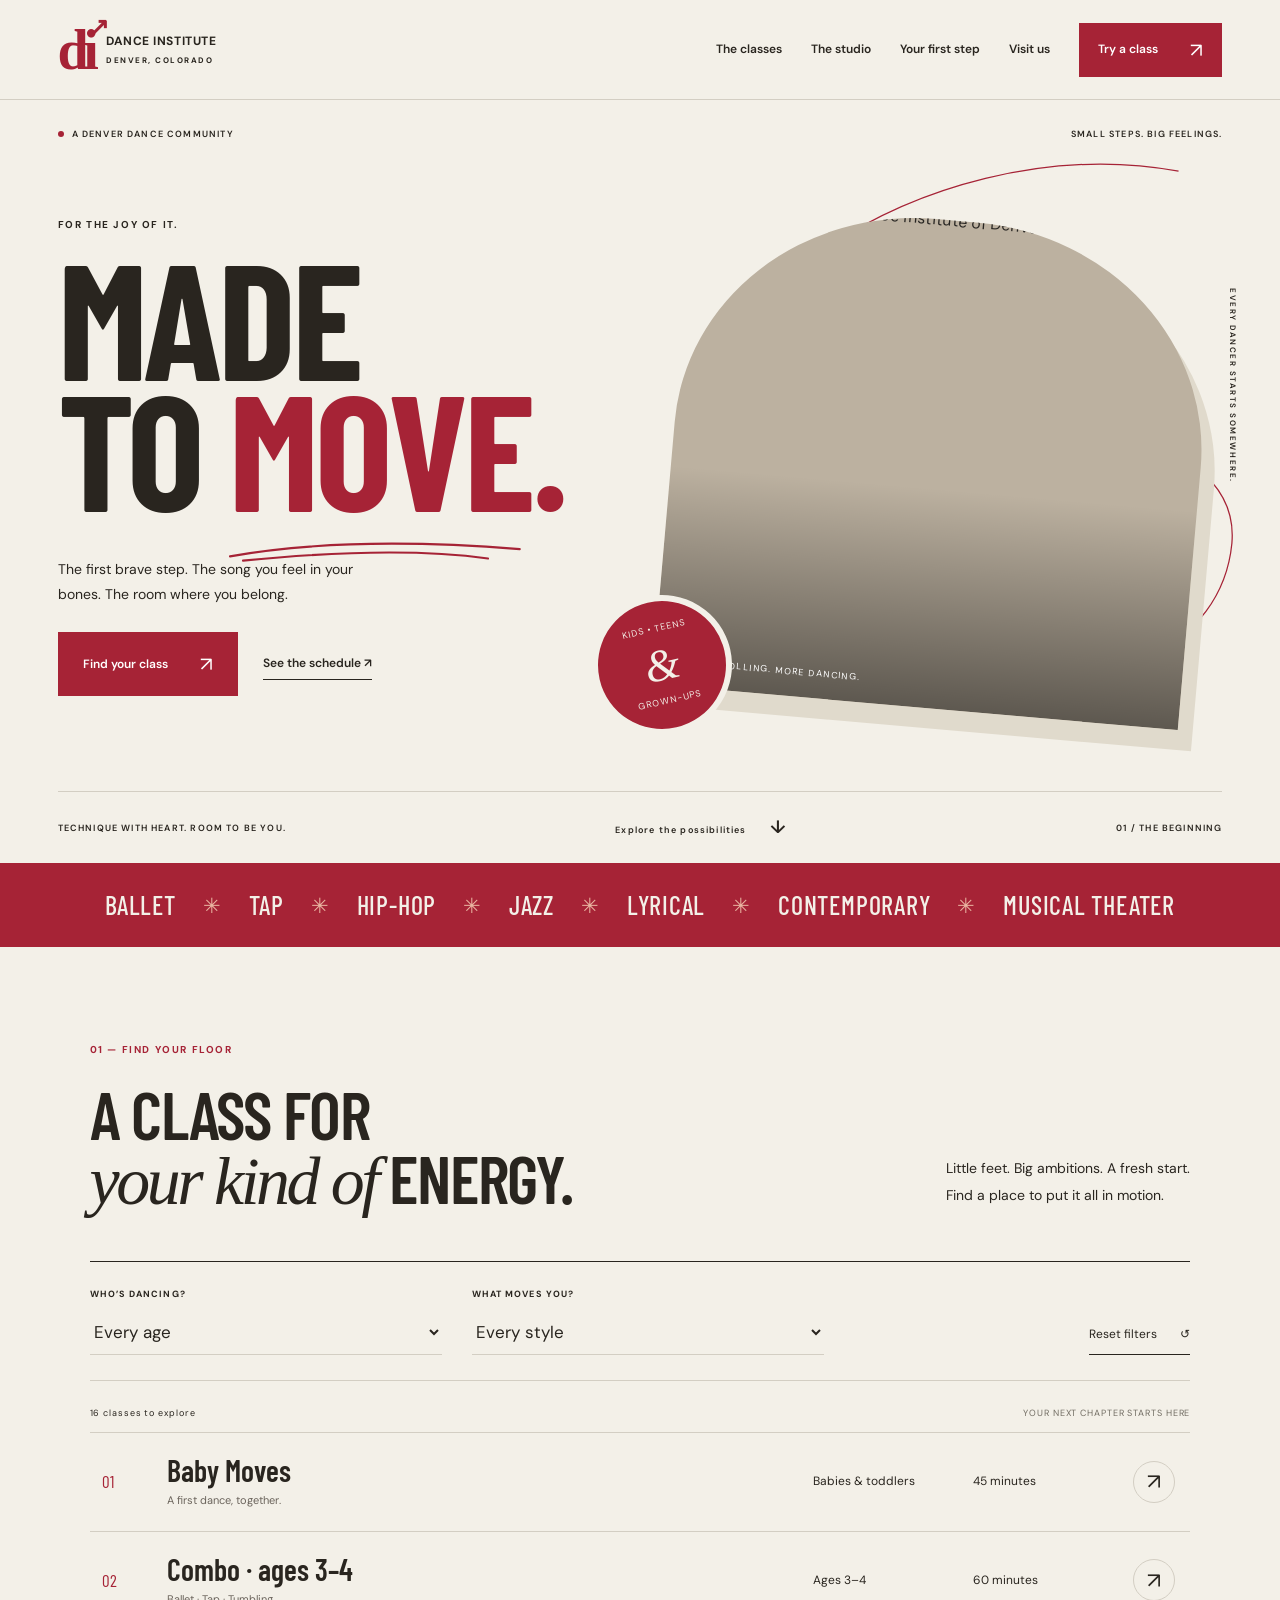
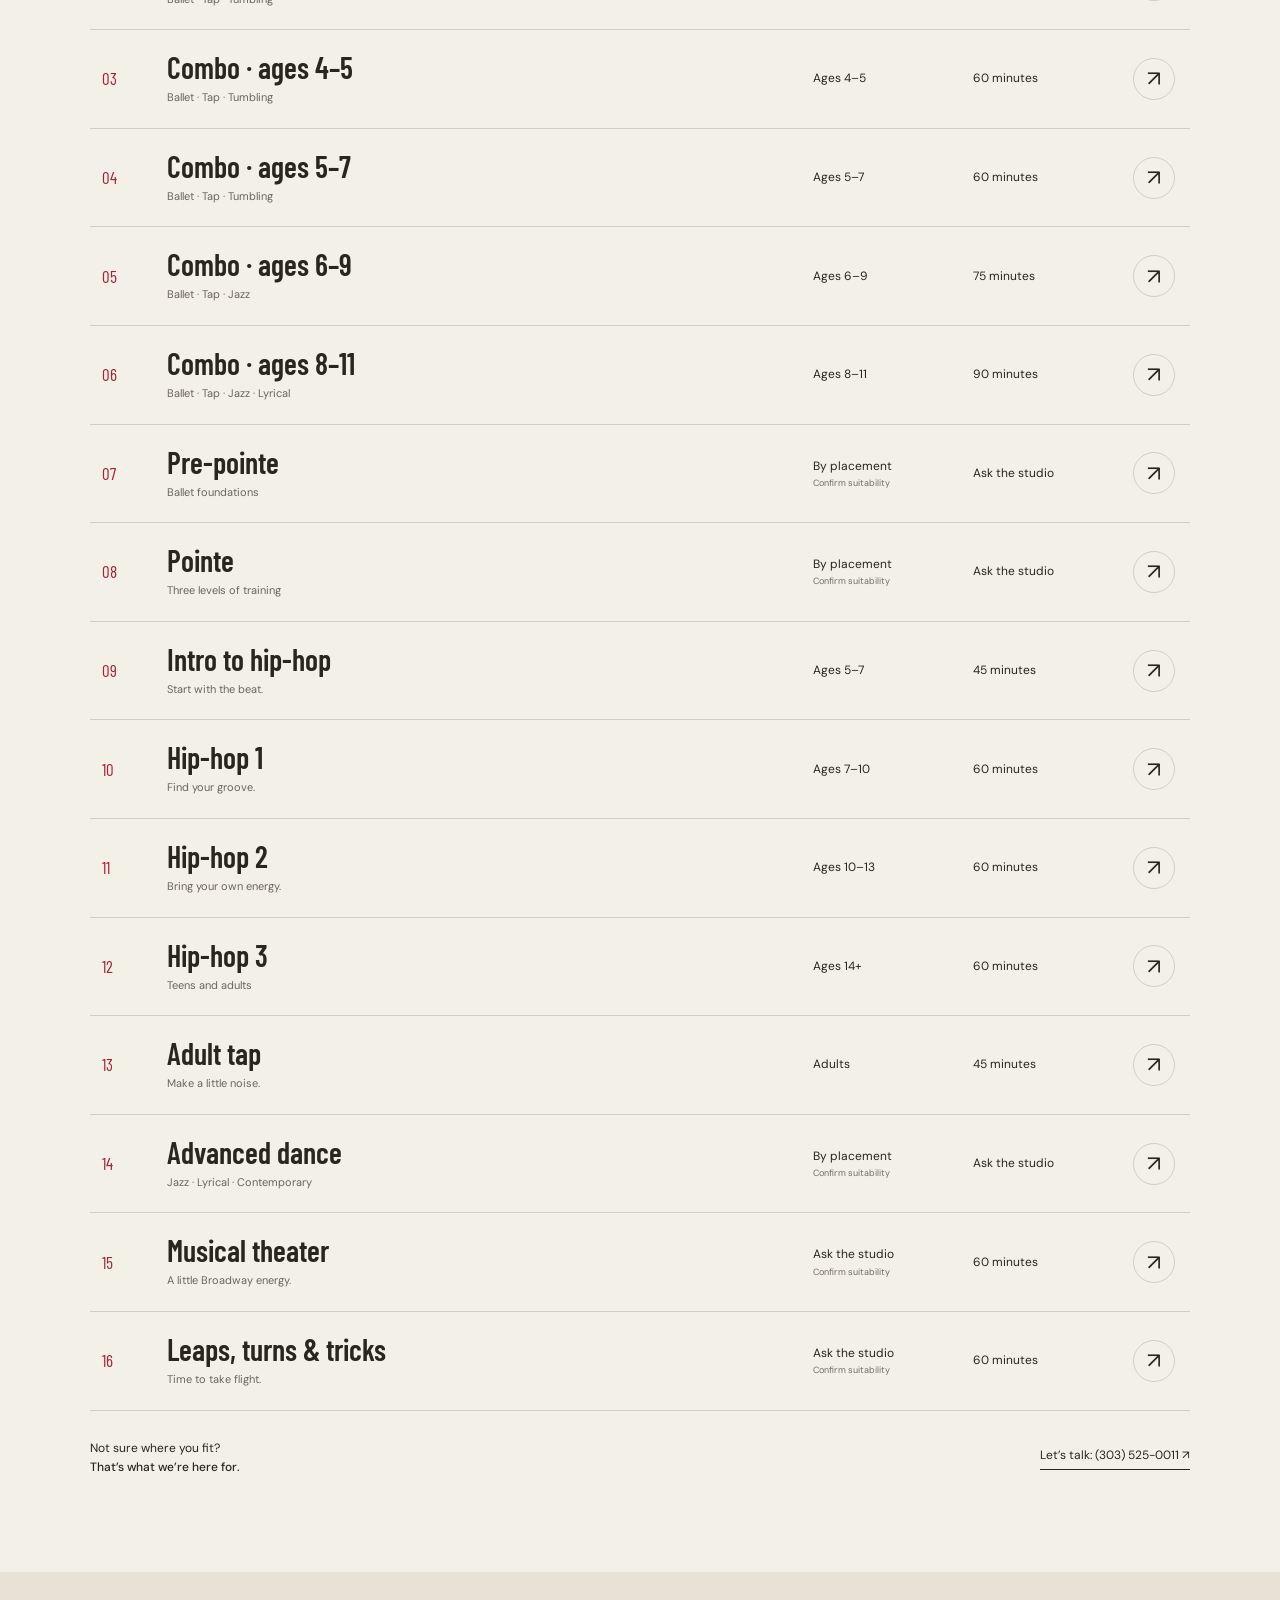
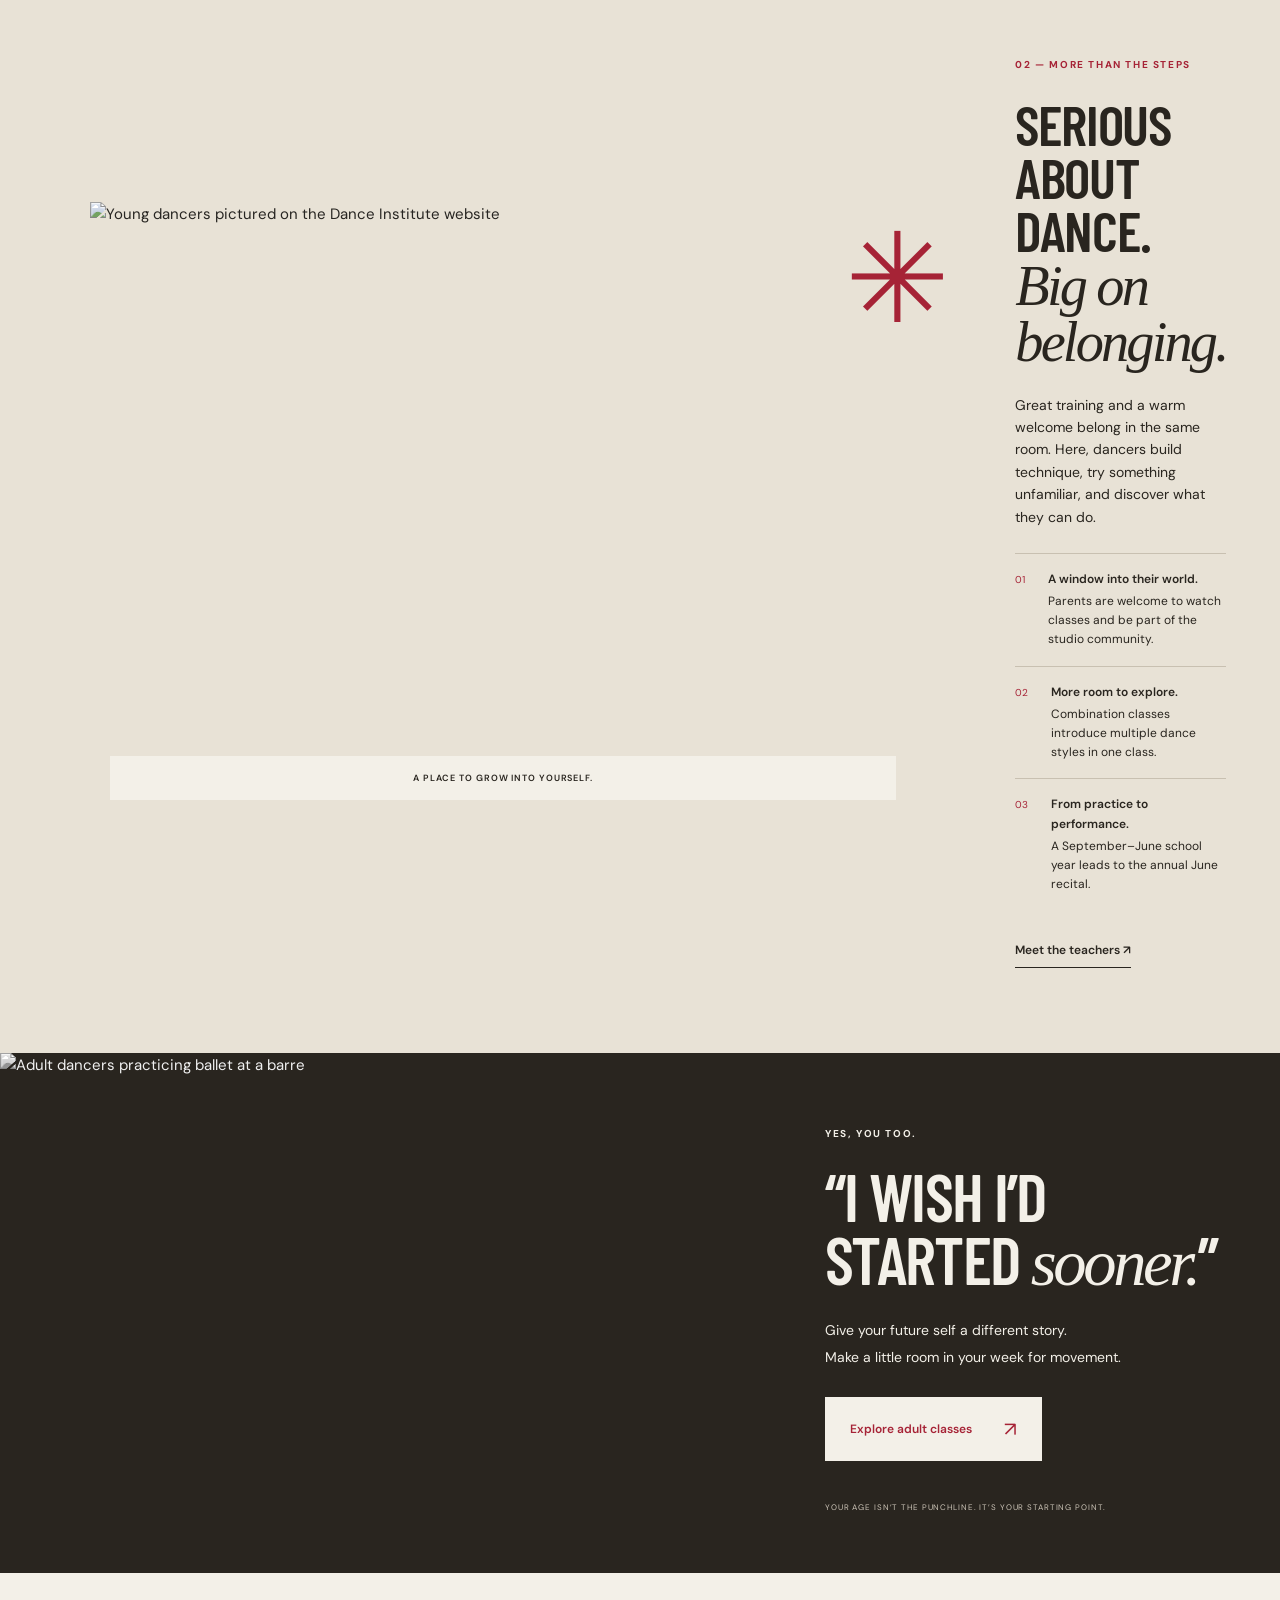
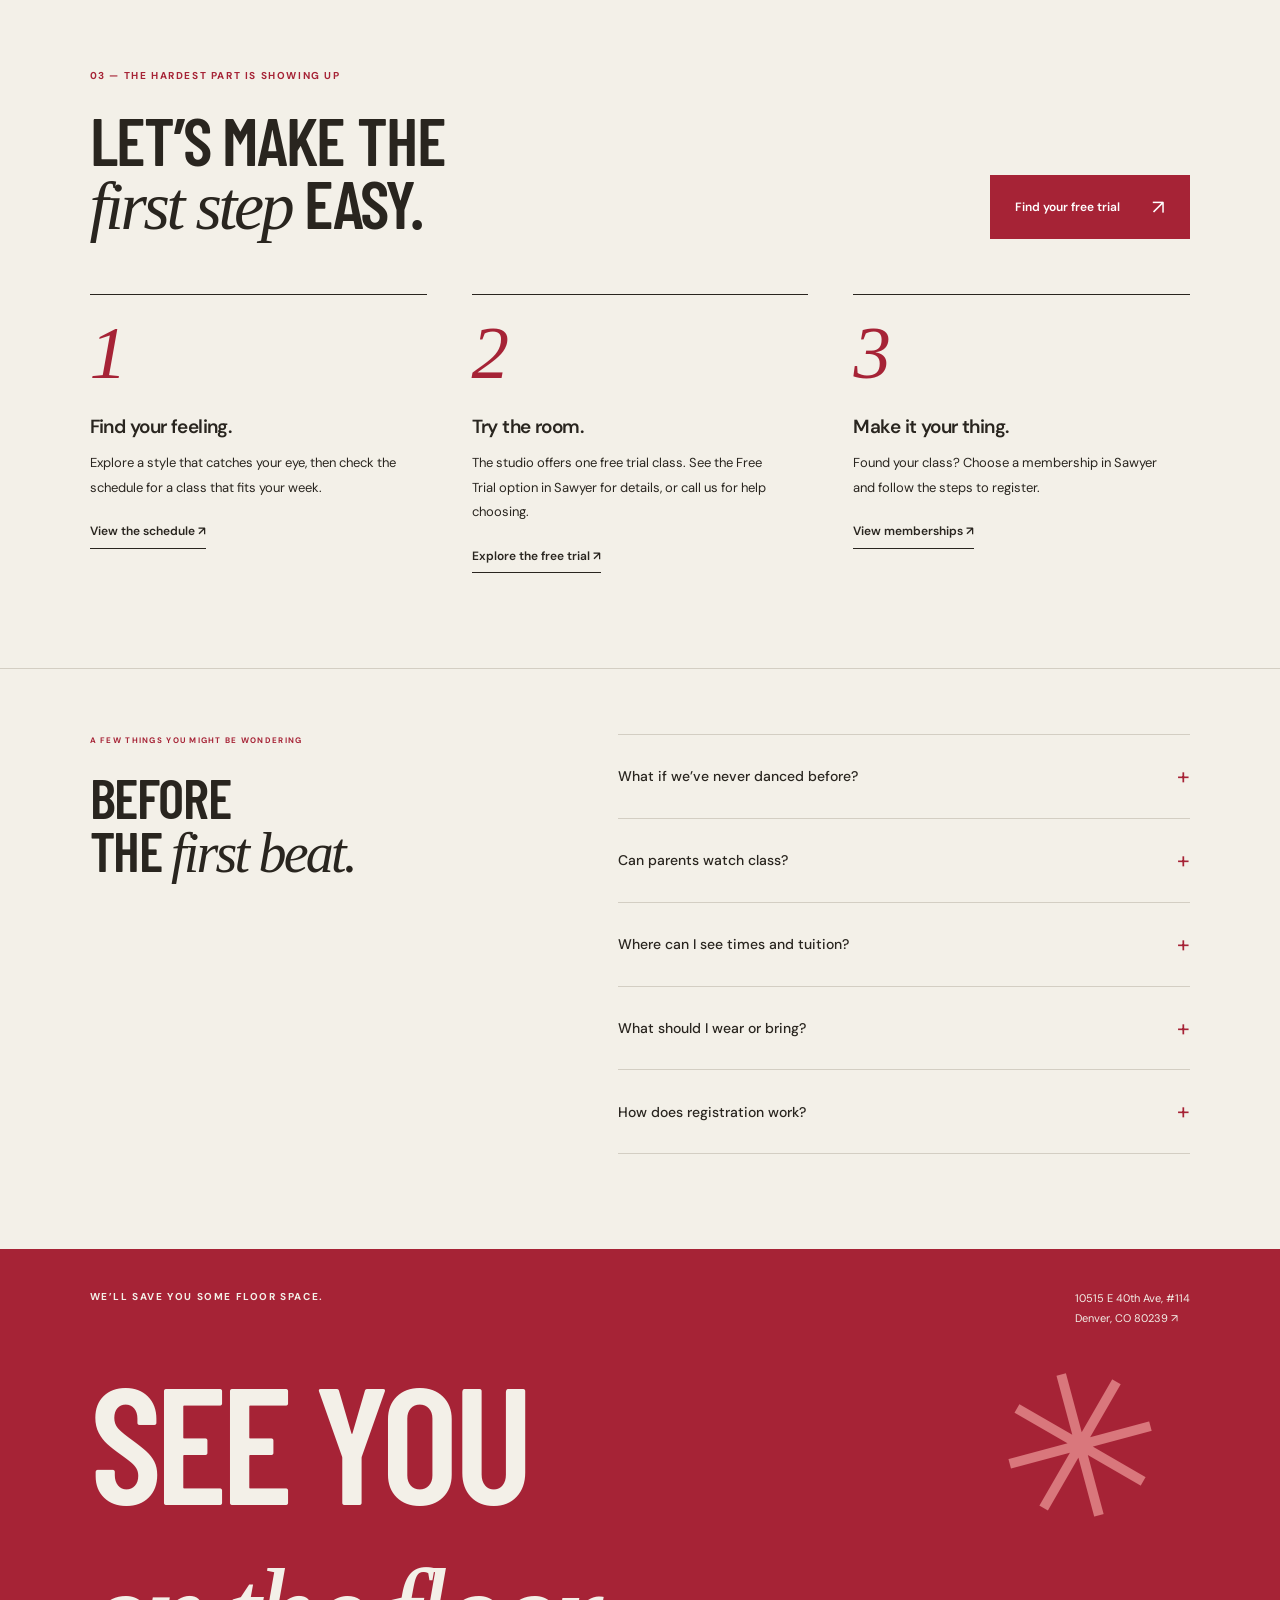
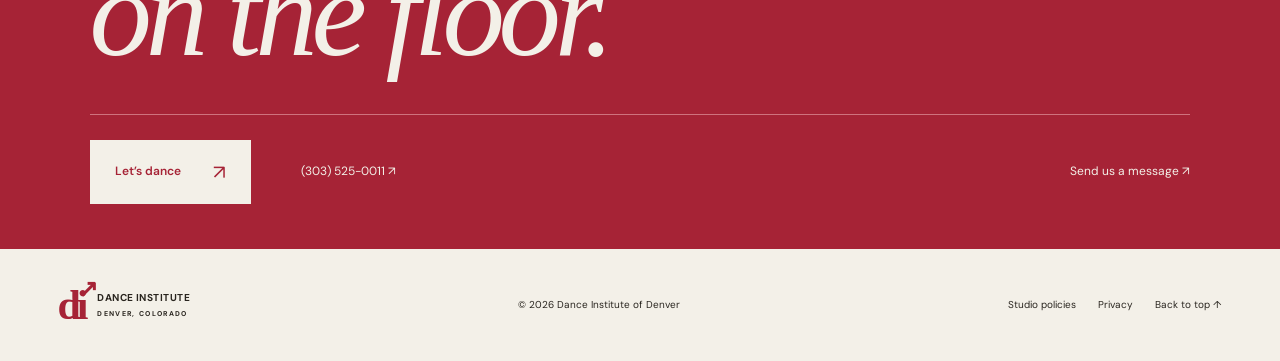
==== index.html @ 1f564a29 "Build custom Dance Institute website with responsive class finder" ====
<!doctype html>
<html lang="en">
<head>
  <meta charset="utf-8">
  <meta name="viewport" content="width=device-width, initial-scale=1">
  <meta name="theme-color" content="#a62336">
  <meta name="description" content="Find your next dance class at Dance Institute of Denver. Explore ballet, tap, hip-hop, combination classes and adult dance. Start with a free trial.">
  <title>Dance Institute of Denver — Made to Move</title>
  <link rel="preconnect" href="https://fonts.googleapis.com">
  <link rel="preconnect" href="https://fonts.gstatic.com" crossorigin>
  <link href="https://fonts.googleapis.com/css2?family=Barlow+Condensed:wght@500;600;700;800&family=DM+Sans:wght@400;500;600;700&display=swap" rel="stylesheet">
  <link rel="stylesheet" href="styles.css">
  <script src="script.js" defer></script>
</head>
<body>
  <a class="skip-link" href="#main">Skip to content</a>
  <header class="header">
    <a class="brand" href="#home" aria-label="Dance Institute of Denver home"><span class="brand-mark" aria-hidden="true">di<span>↗</span></span><span>DANCE INSTITUTE<small>DENVER, COLORADO</small></span></a>
    <button class="menu-toggle" aria-controls="navigation" aria-expanded="false">Menu <span aria-hidden="true">+</span></button>
    <nav id="navigation" aria-label="Main navigation">
      <a href="#classes">The classes</a><a href="#studio">The studio</a><a href="#first-step">Your first step</a><a href="#visit">Visit us</a>
      <a class="button button-small" href="https://www.hisawyer.com/dance-institute-denver/schedules/membership-plans">Try a class <span aria-hidden="true">↗</span></a>
    </nav>
  </header>
  <main id="main">
    <section class="hero" id="home" aria-labelledby="hero-title">
      <div class="hero-topline"><span><i class="status-dot" aria-hidden="true"></i> A DENVER DANCE COMMUNITY</span><span>SMALL STEPS. BIG FEELINGS.</span></div>
      <div class="hero-composition">
        <div class="hero-copy"><p class="eyebrow">For the joy of it.</p><h1 id="hero-title">MADE<br>TO <span class="move-word">MOVE<svg viewBox="0 0 420 36" aria-hidden="true"><path d="M7 24 Q170 -5 409 14 M25 30 Q235 9 365 27"/></svg></span><span class="period">.</span></h1><p class="hero-description">The first brave step. The song you feel in your bones. The room where you belong.</p><div class="hero-actions"><a class="button" href="#classes">Find your class <span aria-hidden="true">↗</span></a><a class="text-link" href="https://www.danceinstitutedenver.com/class-schedule/">See the schedule <span aria-hidden="true">↗</span></a></div></div>
        <div class="hero-art"><div class="photo-frame"><img src="https://www.danceinstitutedenver.com/wp-content/uploads/2026/07/dance-class-main-1200x459-c-default.webp" alt="Dancers featured by Dance Institute of Denver" fetchpriority="high" width="1200" height="459"><span class="frame-caption">LESS SCROLLING. MORE DANCING.</span></div><span class="vertical-note">EVERY DANCER STARTS SOMEWHERE.</span><div class="roundel" aria-label="Kids, teens and adults"><span>KIDS • TEENS</span><strong>&</strong><span>GROWN-UPS</span></div><svg class="motion-line" viewBox="0 0 600 550" aria-hidden="true"><path d="M565 28C330 -50 24 98 64 304C102 502 519 582 566 386C593 268 355 210 210 265"/></svg></div>
      </div>
      <div class="hero-bottom"><span>TECHNIQUE WITH HEART. ROOM TO BE YOU.</span><a href="#classes">Explore the possibilities <span aria-hidden="true">↓</span></a><span>01 / THE BEGINNING</span></div>
    </section>
    <div class="style-ribbon" aria-label="Dance styles"><div>BALLET <span>✳</span> TAP <span>✳</span> HIP-HOP <span>✳</span> JAZZ <span>✳</span> LYRICAL <span>✳</span> CONTEMPORARY <span>✳</span> MUSICAL THEATER</div></div>
    <section class="classes section" id="classes" aria-labelledby="classes-title">
      <div class="section-heading"><p class="eyebrow">01 — FIND YOUR FLOOR</p><div><h2 id="classes-title">A CLASS FOR<br><span class="serif">your kind of</span> ENERGY.</h2><p>Little feet. Big ambitions. A fresh start.<br>Find a place to put it all in motion.</p></div></div>
      <form class="class-filters" id="class-filters" aria-label="Filter dance classes"><div><label for="age-filter">WHO’S DANCING?</label><select id="age-filter" name="age"><option value="all">Every age</option><option value="toddler">Babies & toddlers</option><option value="3-5">Ages 3–5</option><option value="6-9">Ages 6–9</option><option value="10-13">Ages 10–13</option><option value="14-17">Ages 14–17</option><option value="adult">Adults</option></select></div><div><label for="style-filter">WHAT MOVES YOU?</label><select id="style-filter" name="style"><option value="all">Every style</option><option value="combo">Combination classes</option><option value="ballet">Ballet & pointe</option><option value="hiphop">Hip-hop</option><option value="tap">Tap</option><option value="advanced">Jazz, lyrical & contemporary</option><option value="theater">Musical theater</option><option value="technique">Leaps, turns & tricks</option></select></div><button type="reset" class="reset-button">Reset filters <span aria-hidden="true">↺</span></button></form>
      <div class="results-meta"><p id="results-count" role="status" aria-live="polite"></p><span>YOUR NEXT CHAPTER STARTS HERE</span></div>
      <div id="class-list" class="class-list"></div>
      <noscript><p>Explore <a href="https://www.danceinstitutedenver.com/adult-kids-dance-classes/">all studio classes</a> or <a href="https://www.hisawyer.com/dance-institute-denver/schedules/membership-plans">register with Sawyer</a>. Enable JavaScript to use the class finder.</p></noscript>
      <div class="class-help"><span>Not sure where you fit? <strong>That’s what we’re here for.</strong></span><a href="tel:+13035250011">Let’s talk: (303) 525-0011 <span aria-hidden="true">↗</span></a></div>
    </section>
    <section class="studio section" id="studio" aria-labelledby="studio-title">
      <div class="studio-photo"><img src="https://www.danceinstitutedenver.com/wp-content/uploads/2026/07/girls-600x450-c-default.webp" alt="Young dancers pictured on the Dance Institute website" width="600" height="450" loading="lazy"><span class="photo-label">A PLACE TO GROW INTO YOURSELF.</span><span class="photo-corner" aria-hidden="true">✳</span></div>
      <div class="studio-copy"><p class="eyebrow">02 — MORE THAN THE STEPS</p><h2 id="studio-title">SERIOUS ABOUT<br>DANCE.<br><span class="serif">Big on belonging.</span></h2><p>Great training and a warm welcome belong in the same room. Here, dancers build technique, try something unfamiliar, and discover what they can do.</p><div class="studio-values"><div><span>01</span><p><strong>A window into their world.</strong>Parents are welcome to watch classes and be part of the studio community.</p></div><div><span>02</span><p><strong>More room to explore.</strong>Combination classes introduce multiple dance styles in one class.</p></div><div><span>03</span><p><strong>From practice to performance.</strong>A September–June school year leads to the annual June recital.</p></div></div><a class="text-link" href="https://www.danceinstitutedenver.com/about/teachers/">Meet the teachers <span aria-hidden="true">↗</span></a></div>
    </section>
    <section class="adult-feature" aria-labelledby="adult-title"><div class="adult-image"><img src="https://www.danceinstitutedenver.com/wp-content/uploads/2026/07/Adult-ballet-1024x683-1-600x400-c-default.webp" alt="Adult dancers practicing ballet at a barre" width="600" height="400" loading="lazy"></div><div class="adult-copy"><p class="eyebrow">YES, YOU TOO.</p><h2 id="adult-title">“I WISH I’D<br>STARTED <span class="serif">sooner.</span>”</h2><p>Give your future self a different story.<br>Make a little room in your week for movement.</p><button class="button button-light" id="show-adults">Explore adult classes <span aria-hidden="true">↗</span></button><span class="adult-note">YOUR AGE ISN’T THE PUNCHLINE. IT’S YOUR STARTING POINT.</span></div></section>
    <section class="first-step section" id="first-step" aria-labelledby="first-title"><div class="section-heading"><p class="eyebrow">03 — THE HARDEST PART IS SHOWING UP</p><div><h2 id="first-title">LET’S MAKE THE<br><span class="serif">first step</span> EASY.</h2><a class="button" href="https://www.hisawyer.com/dance-institute-denver/schedules/membership-plans">Find your free trial <span aria-hidden="true">↗</span></a></div></div><div class="steps"><article><span class="step-number">1</span><h3>Find your feeling.</h3><p>Explore a style that catches your eye, then check the schedule for a class that fits your week.</p><a class="text-link" href="https://www.danceinstitutedenver.com/class-schedule/">View the schedule ↗</a></article><article><span class="step-number">2</span><h3>Try the room.</h3><p>The studio offers one free trial class. See the Free Trial option in Sawyer for details, or call us for help choosing.</p><a class="text-link" href="https://www.hisawyer.com/dance-institute-denver/schedules/membership-plans">Explore the free trial ↗</a></article><article><span class="step-number">3</span><h3>Make it your thing.</h3><p>Found your class? Choose a membership in Sawyer and follow the steps to register.</p><a class="text-link" href="https://www.hisawyer.com/dance-institute-denver/schedules/membership-plans">View memberships ↗</a></article></div></section>
    <section class="questions section" aria-labelledby="questions-title"><div><p class="eyebrow">A FEW THINGS YOU MIGHT BE WONDERING</p><h2 id="questions-title">BEFORE<br>THE <span class="serif">first beat.</span></h2></div><div class="faq-list"><details><summary>What if we’ve never danced before?<span aria-hidden="true">+</span></summary><p>Everyone has a first class. Start with the age filters above, then call the studio to choose an appropriate level. Pointe and advanced classes require placement guidance.</p></details><details><summary>Can parents watch class?<span aria-hidden="true">+</span></summary><p>Yes. Parents can watch from the designated viewing area and participate in the studio’s parent community.</p></details><details><summary>Where can I see times and tuition?<span aria-hidden="true">+</span></summary><p>Check the <a href="https://www.danceinstitutedenver.com/class-schedule/">studio schedule</a> for class times and <a href="https://www.hisawyer.com/dance-institute-denver/schedules/membership-plans">Sawyer</a> for membership options. Confirm current tuition and availability before registering.</p></details><details><summary>What should I wear or bring?<span aria-hidden="true">+</span></summary><p>Clothing and shoes depend on the class. Call <a href="tel:+13035250011">(303) 525-0011</a> before your first visit so the studio can help you arrive prepared.</p></details><details><summary>How does registration work?<span aria-hidden="true">+</span></summary><p>Registration is handled through Sawyer. Choose a membership, select “Learn More,” and follow the registration instructions. Need a hand? Call the studio.</p></details></div></section>
    <section class="visit" id="visit" aria-labelledby="visit-title"><div class="visit-top"><p class="eyebrow">WE’LL SAVE YOU SOME FLOOR SPACE.</p><a href="https://www.google.com/maps/search/?api=1&query=10515+E+40th+Ave+114+Denver+CO+80239">10515 E 40th Ave, #114<br>Denver, CO 80239 <span aria-hidden="true">↗</span></a></div><h2 id="visit-title">SEE YOU<br><span class="serif">on the floor.</span><span class="visit-star" aria-hidden="true">✳</span></h2><div class="visit-bottom"><a class="button button-light" href="https://www.hisawyer.com/dance-institute-denver/schedules/membership-plans">Let’s dance <span aria-hidden="true">↗</span></a><a href="tel:+13035250011">(303) 525-0011 ↗</a><a href="https://www.danceinstitutedenver.com/contact/">Send us a message ↗</a></div></section>
  </main>
  <footer><a class="brand footer-brand" href="#home"><span class="brand-mark" aria-hidden="true">di<span>↗</span></span><span>DANCE INSTITUTE<small>DENVER, COLORADO</small></span></a><span>© <span id="year">2026</span> Dance Institute of Denver</span><div><a href="https://www.danceinstitutedenver.com/about/studio-policies/">Studio policies</a><a href="https://www.danceinstitutedenver.com/privacy-policy/">Privacy</a><a href="#home">Back to top ↑</a></div></footer>
  <dialog id="class-dialog" aria-labelledby="dialog-title"><button class="dialog-close" aria-label="Close class details">×</button><p class="eyebrow" id="dialog-label"></p><h2 id="dialog-title"></h2><p id="dialog-description"></p><div class="dialog-facts" id="dialog-facts"></div><p class="dialog-note">Check the current schedule and confirm placement with the studio. Times and availability are managed separately.</p><a class="button" href="https://www.hisawyer.com/dance-institute-denver/schedules/membership-plans">Explore registration ↗</a><a class="text-link" href="https://www.danceinstitutedenver.com/class-schedule/">View the schedule ↗</a></dialog>
</body>
</html>
---- styles.css ----
:root{--paper:#f3f0e8;--ink:#29251f;--red:#a62336;--line:#d3cec3;--soft:#e8e2d6;--display:'Barlow Condensed','Arial Narrow',Impact,sans-serif;--body:'DM Sans',Arial,sans-serif}*{box-sizing:border-box}html{scroll-behavior:smooth;scroll-padding-top:100px}body{margin:0;background:var(--paper);color:var(--ink);font-family:var(--body);font-size:15px;line-height:1.6}::selection{background:var(--red);color:#fff}a{color:inherit;text-decoration:none}button,select{font:inherit;color:inherit}button,a,select{-webkit-tap-highlight-color:transparent}button{cursor:pointer}a:focus-visible,button:focus-visible,select:focus-visible,summary:focus-visible{outline:3px solid var(--red);outline-offset:5px}img{display:block;width:100%;height:100%;object-fit:cover}h1,h2,h3,p{margin:0}h1,h2,h3{line-height:.94}h2{font-family:var(--display);font-size:clamp(46px,5.3vw,80px);font-weight:600;letter-spacing:-.025em}h3{font-family:var(--display);font-size:32px;font-weight:600}.serif{font-family:Georgia,'Times New Roman',serif;font-style:italic;font-weight:400;text-transform:none;letter-spacing:-.05em}.eyebrow{font-size:10px;font-weight:700;letter-spacing:.16em;line-height:1.5}.skip-link{position:fixed;left:20px;top:-90px;background:var(--ink);color:white;padding:12px;z-index:100}.skip-link:focus{top:10px}.header{height:100px;display:flex;align-items:center;justify-content:space-between;padding:0 4.5%;border-bottom:1px solid var(--line);background:var(--paper);position:relative;z-index:20}.brand{display:flex;align-items:center;gap:13px;font-size:12px;font-weight:700;letter-spacing:.045em;line-height:1.3}.brand small{display:block;font-size:8px;letter-spacing:.19em;margin-top:5px}.brand-mark{position:relative;color:var(--red);font-family:Georgia,serif;font-size:56px;font-weight:700;letter-spacing:-.1em;line-height:1}.brand-mark>span{font-family:Arial,sans-serif;font-size:24px;position:absolute;top:-7px;right:-10px}.header nav{display:flex;align-items:center;gap:29px;font-size:12px;font-weight:600}.header nav>a:not(.button){position:relative}.header nav>a:not(.button):after{content:'';position:absolute;bottom:-6px;left:0;width:0;height:1px;background:var(--red);transition:width .2s}.header nav>a:hover:after{width:100%}.button{background:var(--red);color:white;display:inline-flex;align-items:center;justify-content:space-between;gap:32px;padding:17px 24px;border:1px solid var(--red);font-size:12px;font-weight:600;line-height:1.4;transition:background .2s,transform .2s}.button:hover{background:#7d1a2a;transform:translateY(-2px)}.button span{font-size:20px;font-weight:400}.button-small{padding:12px 18px}.button-light{background:var(--paper);color:var(--red);border-color:var(--paper)}.button-light:hover{background:#fff}.text-link{font-size:12px;font-weight:600;border-bottom:1px solid;padding:6px 0;display:inline-block}.menu-toggle{display:none}.hero{padding:27px 4.5% 0;overflow:hidden}.hero-topline,.hero-bottom{display:flex;justify-content:space-between;align-items:center;font-size:9px;font-weight:600;letter-spacing:.13em}.hero-topline>span:first-child{display:flex;align-items:center;gap:8px}.status-dot{height:6px;width:6px;background:var(--red);border-radius:50%;display:inline-block}.hero-composition{display:grid;grid-template-columns:1fr 1fr;align-items:center;min-height:650px;position:relative;padding:35px 0 55px}.hero-copy{position:relative;z-index:3}.hero-copy>.eyebrow{text-transform:uppercase;margin-bottom:18px}h1{font-family:var(--display);font-size:clamp(100px,12.8vw,192px);font-weight:700;line-height:.8;letter-spacing:-.025em;position:relative;white-space:nowrap}.move-word{color:var(--red);position:relative}.move-word svg{position:absolute;left:-4px;bottom:-26px;width:100%;height:38px;fill:none;stroke:var(--red);stroke-width:3;stroke-linecap:round}.period{color:var(--red)}.hero-description{max-width:320px;font-size:14px;line-height:1.8;margin-top:45px}.hero-actions{display:flex;align-items:center;gap:25px;margin-top:25px}.hero-art{height:525px;position:relative;isolation:isolate;margin-left:15px;align-self:center}.photo-frame{position:absolute;inset:5% 4% 2% 3%;background:#bcb1a0;transform:rotate(5deg);overflow:hidden;border-radius:46% 46% 0 0;box-shadow:15px 20px 0 #e0dacc}.photo-frame img{object-position:52% 50%;filter:saturate(.55);transform:scale(1.05);transition:transform 1s}.hero-art:hover img{transform:scale(1.1) rotate(-2deg)}.photo-frame:after{content:'';position:absolute;inset:0;background:linear-gradient(0deg,rgba(0,0,0,.5),transparent 45%);pointer-events:none}.frame-caption{position:absolute;left:25px;bottom:18px;font-size:9px;letter-spacing:.16em;color:#fff;z-index:1}.vertical-note{position:absolute;right:-17px;top:18%;writing-mode:vertical-rl;font-size:8px;font-weight:600;letter-spacing:.19em}.roundel{position:absolute;bottom:-2%;left:-10%;width:128px;height:128px;border-radius:50%;background:var(--red);color:var(--paper);display:flex;flex-direction:column;align-items:center;justify-content:center;transform:rotate(-13deg);z-index:2;box-shadow:0 0 0 6px var(--paper)}.roundel span{font-size:9px;letter-spacing:.12em}.roundel strong{font-family:Georgia,serif;font-size:45px;font-style:italic;font-weight:400;line-height:1.3}.motion-line{position:absolute;inset:-3% -8% 0 -8%;width:116%;height:110%;fill:none;stroke:var(--red);stroke-width:1.2;z-index:-1;transform:rotate(-8deg)}.hero-bottom{border-top:1px solid var(--line);padding:21px 0}.hero-bottom a span{margin-left:20px;font-size:18px}.style-ribbon{background:var(--red);color:var(--paper);padding:21px 0;overflow:hidden}.style-ribbon>div{display:flex;gap:27px;justify-content:center;align-items:center;white-space:nowrap;font-family:var(--display);font-size:26px;font-weight:500;letter-spacing:.03em}.style-ribbon span{font-size:21px;color:#e9b5a1}.section{padding:95px 7%}.section-heading>.eyebrow{margin-bottom:25px;color:var(--red)}.section-heading>div{display:flex;align-items:end;justify-content:space-between;gap:40px}.section-heading>div>p{max-width:300px;font-size:14px;line-height:1.9;padding-bottom:5px}.class-filters{display:flex;align-items:end;gap:30px;border-top:1px solid var(--ink);border-bottom:1px solid var(--line);margin-top:48px;padding:25px 0}.class-filters>div{width:32%}.class-filters label{display:block;font-size:9px;letter-spacing:.12em;font-weight:700;margin-bottom:8px}.class-filters select{border:0;background:transparent;border-bottom:1px solid var(--line);width:100%;font-size:17px;padding:10px 30px 10px 0;cursor:pointer;border-radius:0}.reset-button{margin-left:auto;background:none;border:0;border-bottom:1px solid var(--ink);padding:10px 0;font-size:12px;white-space:nowrap}.reset-button span{margin-left:20px}.results-meta{display:flex;justify-content:space-between;padding:25px 0 12px;font-size:9px;letter-spacing:.1em}.results-meta span{color:#716c62}.class-list{border-top:1px solid var(--line)}.class-row{display:grid;grid-template-columns:45px 1fr 140px 140px 45px;align-items:center;gap:20px;border-bottom:1px solid var(--line);padding:21px 12px;transition:background .2s;position:relative}.class-row:hover{background:var(--soft)}.class-number{font-family:var(--display);font-size:17px;color:var(--red)}.class-name{font-family:var(--display);font-size:30px;font-weight:600;line-height:1.1}.class-subtitle{font-size:11px;color:#6b645c;margin-top:5px}.class-age,.class-duration{font-size:12px}.class-age small{display:block;font-size:9px;color:#756c61}.class-open{border:1px solid var(--line);background:transparent;border-radius:50%;width:42px;height:42px;font-size:22px;display:grid;place-items:center}.class-open:before{content:'';position:absolute;inset:0}.class-open:hover,.class-open:focus-visible{background:var(--red);color:white;border-color:var(--red)}.class-help{display:flex;justify-content:space-between;gap:25px;align-items:center;font-size:12px;margin-top:28px}.class-help strong{display:block;font-weight:500}.class-help a{border-bottom:1px solid var(--ink);padding-bottom:4px}.empty-state{padding:40px 20px;text-align:center}.empty-state p{margin-bottom:20px}.studio{background:var(--soft);display:grid;grid-template-columns:1fr 1fr;gap:9%;align-items:center;padding-top:85px;padding-bottom:85px}.studio-photo{position:relative;height:620px}.studio-photo img{filter:saturate(.55);object-position:center}.photo-label{position:absolute;bottom:22px;left:20px;right:20px;background:var(--paper);padding:15px 20px;font-size:9px;font-weight:600;letter-spacing:.1em;text-align:center}.photo-corner{position:absolute;right:-34px;top:15px;font-size:125px;line-height:1;color:var(--red)}.studio-copy>.eyebrow{margin-bottom:26px;color:var(--red)}.studio-copy h2{font-size:clamp(45px,4.4vw,66px)}.studio-copy>.serif{font-size:40px}.studio-copy>p:not(.eyebrow){margin:25px 0;font-size:14px;max-width:400px}.studio-values{margin:25px 0}.studio-values>div{display:flex;gap:23px;border-top:1px solid #c8c0b1;padding:16px 0}.studio-values>div>span{font-size:10px;color:var(--red);padding-top:2px}.studio-values p{font-size:12px}.studio-values strong{display:block;font-weight:600;margin-bottom:3px}.adult-feature{display:grid;grid-template-columns:1fr 1fr;background:var(--ink);color:var(--paper)}.adult-image{min-height:520px;position:relative}.adult-image img{filter:grayscale(1);object-position:center}.adult-image:after{content:'';position:absolute;inset:0;background:linear-gradient(90deg,transparent 70%,var(--ink))}.adult-copy{padding:65px 10% 50px 9%;display:flex;flex-direction:column;align-items:start;justify-content:center}.adult-copy h2{font-size:clamp(45px,5.2vw,76px);margin:23px 0}.adult-copy>p:not(.eyebrow){font-size:14px;line-height:1.9}.adult-copy .button{margin-top:27px}.adult-note{font-size:8px;letter-spacing:.11em;margin-top:40px;color:#ccc4b7}.steps{display:grid;grid-template-columns:repeat(3,1fr);gap:45px;margin-top:55px}.steps article{border-top:1px solid var(--ink);padding-top:20px}.step-number{font-family:Georgia,serif;font-style:italic;font-size:75px;color:var(--red);line-height:1}.steps h3{font-family:var(--body);font-size:19px;letter-spacing:-.03em;margin:28px 0 15px}.steps p{font-size:13px;max-width:310px;line-height:1.9;margin-bottom:16px}.questions{padding-top:65px;border-top:1px solid var(--line);display:grid;grid-template-columns:1fr 1.3fr;gap:8%}.questions .eyebrow{color:var(--red);margin-bottom:25px;font-size:8px}.questions h2{font-size:56px}.faq-list details{border-bottom:1px solid var(--line)}.faq-list details:first-child{border-top:1px solid var(--line)}summary{list-style:none;cursor:pointer;display:flex;align-items:center;justify-content:space-between;gap:20px;padding:23px 0;font-size:14px;font-weight:500}summary::-webkit-details-marker{display:none}summary>span{font-size:23px;color:var(--red);font-weight:400;transition:transform .2s}details[open] summary>span{transform:rotate(45deg)}details>p{font-size:13px;line-height:1.9;max-width:530px;padding:0 25px 25px 0}details a{text-decoration:underline;text-underline-offset:3px}.visit{background:var(--red);color:var(--paper);padding:40px 7% 45px;overflow:hidden}.visit-top{display:flex;justify-content:space-between;align-items:start}.visit-top>a{font-size:11px;line-height:1.8}.visit h2{font-size:clamp(82px,13vw,190px);position:relative;line-height:.9;margin:35px 0 45px;letter-spacing:-.035em}.visit h2 .serif{font-size:.75em}.visit-star{position:absolute;right:3%;top:-5%;font-size:200px;font-weight:400;transform:rotate(-15deg);color:#d9777c}.visit-bottom{display:flex;align-items:center;gap:50px;font-size:12px;padding-top:25px;border-top:1px solid #cf727e}.visit-bottom>a:last-child{margin-left:auto}.visit a:focus-visible,.adult-feature a:focus-visible,.adult-feature button:focus-visible{outline-color:white}footer{padding:35px 4.5%;display:flex;align-items:center;justify-content:space-between;gap:25px;font-size:10px}footer .brand{font-size:10px}footer .brand-mark{font-size:42px}footer .brand small{font-size:7px}footer>div{display:flex;gap:22px}dialog{background:var(--paper);color:var(--ink);border:0;padding:50px;max-width:590px;width:calc(100% - 32px);max-height:calc(100dvh - 40px);box-shadow:0 20px 100px #0004}dialog::backdrop{background:#1c171bc2;backdrop-filter:blur(4px)}.dialog-close{position:absolute;right:15px;top:10px;background:none;border:0;font-size:35px;width:44px;height:44px}dialog .eyebrow{color:var(--red);margin:12px 0 20px}dialog h2{font-size:58px;margin-bottom:24px}#dialog-description{font-size:15px}.dialog-facts{border-top:1px solid var(--line);border-bottom:1px solid var(--line);padding:18px 0;margin:25px 0;display:flex;gap:35px;font-size:13px}.dialog-facts strong{display:block;font-size:9px;letter-spacing:.12em;margin-bottom:5px}.dialog-note{font-size:12px;color:#676057;margin-bottom:24px}dialog>.text-link{display:table;margin-top:18px}body.dialog-open{overflow:hidden}.hero-copy{animation:enter .7s ease-out both}.hero-art{animation:enter 1s ease-out .15s both}@keyframes enter{from{opacity:0;transform:translateY(18px)}to{opacity:1;transform:translateY(0)}}
@media(min-width:1600px){.hero-composition{max-width:1450px;margin:auto}.section{padding-left:max(7%,calc((100vw - 1380px)/2));padding-right:max(7%,calc((100vw - 1380px)/2))}.hero-art{height:600px}}
@media(max-width:1100px){.header{padding:0 4%;height:85px}.header nav{gap:18px;font-size:11px}.hero-composition{min-height:580px}.hero-art{height:440px}.hero-actions{gap:18px}.hero-actions .button{padding:15px 18px;gap:18px}.hero-actions .text-link{font-size:11px}.hero-bottom{font-size:8px}.section{padding:75px 5%}.studio{gap:7%}.studio-photo{height:580px}.class-row{grid-template-columns:32px 1fr 115px 100px 42px;gap:15px}.visit-star{font-size:155px}.steps{gap:25px}.adult-note{max-width:250px}.questions{gap:5%}footer{flex-wrap:wrap}footer>div{margin-left:auto}}
@media(max-width:760px){html{scroll-padding-top:20px}.header{height:82px;padding:0 6%}.brand{font-size:10px}.brand-mark{font-size:46px}.brand small{font-size:7px}.menu-toggle{display:flex;gap:16px;align-items:center;background:none;border:0;padding:12px 0;font-size:12px}.menu-toggle span{font-size:23px}.header nav{display:none;position:absolute;top:81px;left:0;right:0;padding:25px 6% 30px;background:var(--paper);border-bottom:1px solid var(--ink);box-shadow:0 12px 16px #0001;align-items:stretch;gap:0;font-size:18px}.header nav.open{display:flex;flex-direction:column}.header nav>a{padding:13px 0}.header nav>.button{padding:15px 20px;margin-top:15px;font-size:14px}.hero{padding:21px 6% 0}.hero-topline{font-size:7px;letter-spacing:.1em}.hero-topline>span:last-child{display:none}.hero-composition{grid-template-columns:1fr;min-height:0;padding:34px 0 40px}.hero-copy>.eyebrow{font-size:8px;margin-bottom:19px}h1{font-size:clamp(108px,23vw,176px)}.move-word svg{bottom:-20px;height:26px}.hero-description{margin-top:35px;max-width:310px;font-size:13px}.hero-actions{margin-top:22px;gap:24px}.hero-actions .button{padding:15px 22px}.hero-art{height:370px;width:85%;margin:30px auto 0;max-width:450px}.photo-frame{inset:5% 0 0;border-radius:44% 44% 0 0}.vertical-note{right:-25px;font-size:7px}.roundel{width:100px;height:100px;left:-12%;bottom:0}.roundel span{font-size:7px}.roundel strong{font-size:35px}.motion-line{inset:-5% -13%;width:125%}.frame-caption{font-size:7px}.hero-bottom{font-size:7px;padding:17px 0}.hero-bottom>span:first-child{max-width:120px}.hero-bottom>span:last-child{display:none}.hero-bottom a span{margin-left:8px}.style-ribbon{padding:17px 0}.style-ribbon>div{font-size:22px;gap:23px;justify-content:start;width:max-content;transform:translateX(-25px)}.section{padding:60px 6%}h2{font-size:49px}.section-heading>.eyebrow{font-size:8px;margin-bottom:22px}.section-heading>div{align-items:start;flex-direction:column;gap:22px}.section-heading>div>p{font-size:12px}.class-filters{gap:18px;flex-wrap:wrap;margin-top:28px;padding:20px 0}.class-filters>div{width:calc(50% - 9px)}.class-filters label{font-size:8px}.class-filters select{font-size:13px}.reset-button{font-size:10px;padding:4px 0}.results-meta{font-size:8px;padding-top:20px}.results-meta>span{display:none}.class-row{grid-template-columns:24px 1fr 40px;gap:10px;padding:18px 0}.class-number{grid-row:1/3;align-self:start;padding-top:4px;font-size:15px}.class-name{font-size:27px}.class-subtitle{font-size:10px}.class-age{grid-column:2;grid-row:2;font-size:11px}.class-age small{display:inline;margin-left:5px}.class-duration{display:none}.class-open{grid-row:1/3;grid-column:3;width:36px;height:36px;font-size:20px}.class-help{align-items:start;flex-direction:column;font-size:11px;gap:12px}.studio{grid-template-columns:1fr;gap:40px}.studio-photo{height:390px;margin-right:17px}.photo-corner{font-size:90px;right:-28px}.photo-label{font-size:8px;padding:12px;left:15px;right:15px;bottom:15px}.studio-copy h2{font-size:49px}.studio-copy>p:not(.eyebrow){font-size:13px}.studio-copy>.eyebrow{font-size:8px}.adult-feature{grid-template-columns:1fr}.adult-image{min-height:0;height:300px}.adult-image:after{background:linear-gradient(0deg,var(--ink),transparent 45%)}.adult-copy{padding:5px 6% 45px}.adult-copy h2{font-size:61px}.adult-copy>.eyebrow{font-size:9px}.adult-note{max-width:none;font-size:7px;margin-top:25px}.steps{grid-template-columns:1fr;gap:32px;margin-top:35px}.steps article{position:relative;padding-left:65px;padding-top:22px}.step-number{position:absolute;left:0;top:15px;font-size:58px}.steps h3{margin:0 0 10px;font-size:18px}.steps p{max-width:100%;font-size:12px;margin-bottom:10px}.questions{grid-template-columns:1fr;gap:30px}.questions h2{font-size:49px}summary{font-size:13px;padding:21px 0}.visit{padding:30px 6%}.visit-top{gap:20px}.visit-top .eyebrow{font-size:7px;max-width:140px}.visit-top>a{font-size:9px;white-space:nowrap}.visit h2{font-size:clamp(72px,16vw,125px);margin:40px 0 30px}.visit h2 .serif{font-size:.74em}.visit-star{font-size:80px;right:0;top:0}.visit-bottom{gap:22px;flex-wrap:wrap;font-size:10px}.visit-bottom>.button{width:100%;font-size:12px}.visit-bottom>a:last-child{margin-left:auto}footer{padding:30px 6%;gap:25px}footer>span{font-size:9px;margin-left:auto}footer>div{width:100%;margin:0;justify-content:space-between;font-size:9px}.footer-brand{max-width:170px}dialog{padding:35px 25px}dialog h2{font-size:48px}.dialog-facts{gap:25px}}
@media(prefers-reduced-motion:reduce){html{scroll-behavior:auto}*,*:before,*:after{animation:none!important;transition:none!important}.hero-art:hover img{transform:scale(1.05)}}
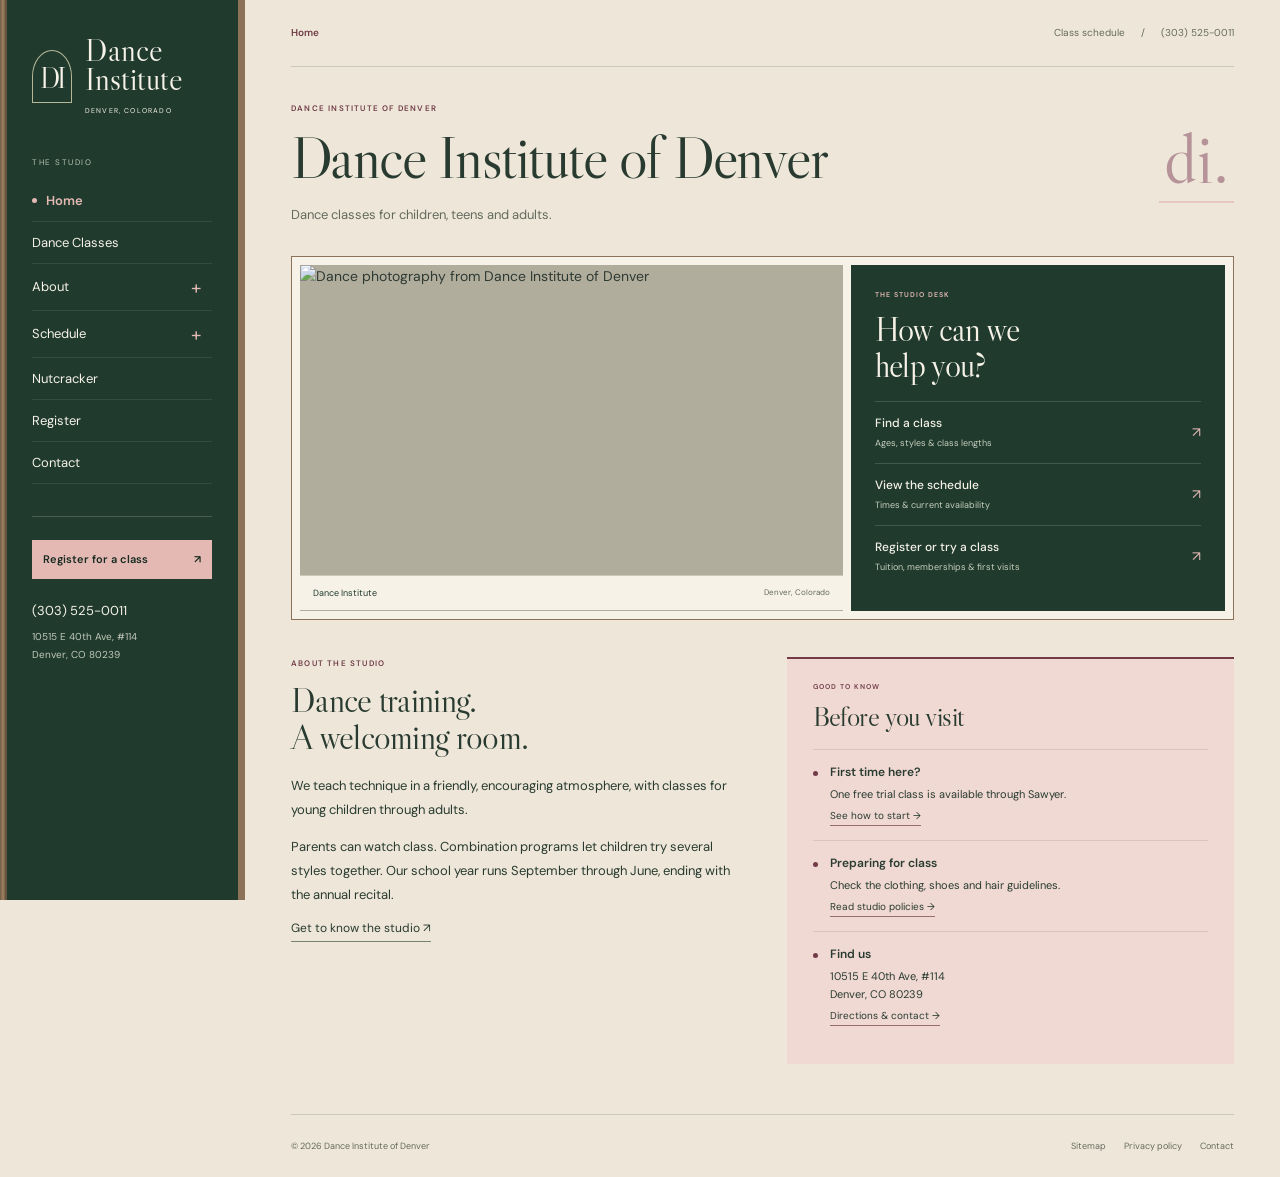
==== commit 084221b2: "Rebuild original page structure with woodland studio directory design" ====
--- a/index.html
+++ b/index.html
@@ -1,55 +1,7 @@
 <!doctype html>
-<html lang="en">
-<head>
-  <meta charset="utf-8">
-  <meta name="viewport" content="width=device-width, initial-scale=1">
-  <meta name="theme-color" content="#a62336">
-  <meta name="description" content="Find your next dance class at Dance Institute of Denver. Explore ballet, tap, hip-hop, combination classes and adult dance. Start with a free trial.">
-  <title>Dance Institute of Denver — Made to Move</title>
-  <link rel="preconnect" href="https://fonts.googleapis.com">
-  <link rel="preconnect" href="https://fonts.gstatic.com" crossorigin>
-  <link href="https://fonts.googleapis.com/css2?family=Barlow+Condensed:wght@500;600;700;800&family=DM+Sans:wght@400;500;600;700&display=swap" rel="stylesheet">
-  <link rel="stylesheet" href="styles.css">
-  <script src="script.js" defer></script>
-</head>
-<body>
-  <a class="skip-link" href="#main">Skip to content</a>
-  <header class="header">
-    <a class="brand" href="#home" aria-label="Dance Institute of Denver home"><span class="brand-mark" aria-hidden="true">di<span>↗</span></span><span>DANCE INSTITUTE<small>DENVER, COLORADO</small></span></a>
-    <button class="menu-toggle" aria-controls="navigation" aria-expanded="false">Menu <span aria-hidden="true">+</span></button>
-    <nav id="navigation" aria-label="Main navigation">
-      <a href="#classes">The classes</a><a href="#studio">The studio</a><a href="#first-step">Your first step</a><a href="#visit">Visit us</a>
-      <a class="button button-small" href="https://www.hisawyer.com/dance-institute-denver/schedules/membership-plans">Try a class <span aria-hidden="true">↗</span></a>
-    </nav>
-  </header>
-  <main id="main">
-    <section class="hero" id="home" aria-labelledby="hero-title">
-      <div class="hero-topline"><span><i class="status-dot" aria-hidden="true"></i> A DENVER DANCE COMMUNITY</span><span>SMALL STEPS. BIG FEELINGS.</span></div>
-      <div class="hero-composition">
-        <div class="hero-copy"><p class="eyebrow">For the joy of it.</p><h1 id="hero-title">MADE<br>TO <span class="move-word">MOVE<svg viewBox="0 0 420 36" aria-hidden="true"><path d="M7 24 Q170 -5 409 14 M25 30 Q235 9 365 27"/></svg></span><span class="period">.</span></h1><p class="hero-description">The first brave step. The song you feel in your bones. The room where you belong.</p><div class="hero-actions"><a class="button" href="#classes">Find your class <span aria-hidden="true">↗</span></a><a class="text-link" href="https://www.danceinstitutedenver.com/class-schedule/">See the schedule <span aria-hidden="true">↗</span></a></div></div>
-        <div class="hero-art"><div class="photo-frame"><img src="https://www.danceinstitutedenver.com/wp-content/uploads/2026/07/dance-class-main-1200x459-c-default.webp" alt="Dancers featured by Dance Institute of Denver" fetchpriority="high" width="1200" height="459"><span class="frame-caption">LESS SCROLLING. MORE DANCING.</span></div><span class="vertical-note">EVERY DANCER STARTS SOMEWHERE.</span><div class="roundel" aria-label="Kids, teens and adults"><span>KIDS • TEENS</span><strong>&</strong><span>GROWN-UPS</span></div><svg class="motion-line" viewBox="0 0 600 550" aria-hidden="true"><path d="M565 28C330 -50 24 98 64 304C102 502 519 582 566 386C593 268 355 210 210 265"/></svg></div>
-      </div>
-      <div class="hero-bottom"><span>TECHNIQUE WITH HEART. ROOM TO BE YOU.</span><a href="#classes">Explore the possibilities <span aria-hidden="true">↓</span></a><span>01 / THE BEGINNING</span></div>
-    </section>
-    <div class="style-ribbon" aria-label="Dance styles"><div>BALLET <span>✳</span> TAP <span>✳</span> HIP-HOP <span>✳</span> JAZZ <span>✳</span> LYRICAL <span>✳</span> CONTEMPORARY <span>✳</span> MUSICAL THEATER</div></div>
-    <section class="classes section" id="classes" aria-labelledby="classes-title">
-      <div class="section-heading"><p class="eyebrow">01 — FIND YOUR FLOOR</p><div><h2 id="classes-title">A CLASS FOR<br><span class="serif">your kind of</span> ENERGY.</h2><p>Little feet. Big ambitions. A fresh start.<br>Find a place to put it all in motion.</p></div></div>
-      <form class="class-filters" id="class-filters" aria-label="Filter dance classes"><div><label for="age-filter">WHO’S DANCING?</label><select id="age-filter" name="age"><option value="all">Every age</option><option value="toddler">Babies & toddlers</option><option value="3-5">Ages 3–5</option><option value="6-9">Ages 6–9</option><option value="10-13">Ages 10–13</option><option value="14-17">Ages 14–17</option><option value="adult">Adults</option></select></div><div><label for="style-filter">WHAT MOVES YOU?</label><select id="style-filter" name="style"><option value="all">Every style</option><option value="combo">Combination classes</option><option value="ballet">Ballet & pointe</option><option value="hiphop">Hip-hop</option><option value="tap">Tap</option><option value="advanced">Jazz, lyrical & contemporary</option><option value="theater">Musical theater</option><option value="technique">Leaps, turns & tricks</option></select></div><button type="reset" class="reset-button">Reset filters <span aria-hidden="true">↺</span></button></form>
-      <div class="results-meta"><p id="results-count" role="status" aria-live="polite"></p><span>YOUR NEXT CHAPTER STARTS HERE</span></div>
-      <div id="class-list" class="class-list"></div>
-      <noscript><p>Explore <a href="https://www.danceinstitutedenver.com/adult-kids-dance-classes/">all studio classes</a> or <a href="https://www.hisawyer.com/dance-institute-denver/schedules/membership-plans">register with Sawyer</a>. Enable JavaScript to use the class finder.</p></noscript>
-      <div class="class-help"><span>Not sure where you fit? <strong>That’s what we’re here for.</strong></span><a href="tel:+13035250011">Let’s talk: (303) 525-0011 <span aria-hidden="true">↗</span></a></div>
-    </section>
-    <section class="studio section" id="studio" aria-labelledby="studio-title">
-      <div class="studio-photo"><img src="https://www.danceinstitutedenver.com/wp-content/uploads/2026/07/girls-600x450-c-default.webp" alt="Young dancers pictured on the Dance Institute website" width="600" height="450" loading="lazy"><span class="photo-label">A PLACE TO GROW INTO YOURSELF.</span><span class="photo-corner" aria-hidden="true">✳</span></div>
-      <div class="studio-copy"><p class="eyebrow">02 — MORE THAN THE STEPS</p><h2 id="studio-title">SERIOUS ABOUT<br>DANCE.<br><span class="serif">Big on belonging.</span></h2><p>Great training and a warm welcome belong in the same room. Here, dancers build technique, try something unfamiliar, and discover what they can do.</p><div class="studio-values"><div><span>01</span><p><strong>A window into their world.</strong>Parents are welcome to watch classes and be part of the studio community.</p></div><div><span>02</span><p><strong>More room to explore.</strong>Combination classes introduce multiple dance styles in one class.</p></div><div><span>03</span><p><strong>From practice to performance.</strong>A September–June school year leads to the annual June recital.</p></div></div><a class="text-link" href="https://www.danceinstitutedenver.com/about/teachers/">Meet the teachers <span aria-hidden="true">↗</span></a></div>
-    </section>
-    <section class="adult-feature" aria-labelledby="adult-title"><div class="adult-image"><img src="https://www.danceinstitutedenver.com/wp-content/uploads/2026/07/Adult-ballet-1024x683-1-600x400-c-default.webp" alt="Adult dancers practicing ballet at a barre" width="600" height="400" loading="lazy"></div><div class="adult-copy"><p class="eyebrow">YES, YOU TOO.</p><h2 id="adult-title">“I WISH I’D<br>STARTED <span class="serif">sooner.</span>”</h2><p>Give your future self a different story.<br>Make a little room in your week for movement.</p><button class="button button-light" id="show-adults">Explore adult classes <span aria-hidden="true">↗</span></button><span class="adult-note">YOUR AGE ISN’T THE PUNCHLINE. IT’S YOUR STARTING POINT.</span></div></section>
-    <section class="first-step section" id="first-step" aria-labelledby="first-title"><div class="section-heading"><p class="eyebrow">03 — THE HARDEST PART IS SHOWING UP</p><div><h2 id="first-title">LET’S MAKE THE<br><span class="serif">first step</span> EASY.</h2><a class="button" href="https://www.hisawyer.com/dance-institute-denver/schedules/membership-plans">Find your free trial <span aria-hidden="true">↗</span></a></div></div><div class="steps"><article><span class="step-number">1</span><h3>Find your feeling.</h3><p>Explore a style that catches your eye, then check the schedule for a class that fits your week.</p><a class="text-link" href="https://www.danceinstitutedenver.com/class-schedule/">View the schedule ↗</a></article><article><span class="step-number">2</span><h3>Try the room.</h3><p>The studio offers one free trial class. See the Free Trial option in Sawyer for details, or call us for help choosing.</p><a class="text-link" href="https://www.hisawyer.com/dance-institute-denver/schedules/membership-plans">Explore the free trial ↗</a></article><article><span class="step-number">3</span><h3>Make it your thing.</h3><p>Found your class? Choose a membership in Sawyer and follow the steps to register.</p><a class="text-link" href="https://www.hisawyer.com/dance-institute-denver/schedules/membership-plans">View memberships ↗</a></article></div></section>
-    <section class="questions section" aria-labelledby="questions-title"><div><p class="eyebrow">A FEW THINGS YOU MIGHT BE WONDERING</p><h2 id="questions-title">BEFORE<br>THE <span class="serif">first beat.</span></h2></div><div class="faq-list"><details><summary>What if we’ve never danced before?<span aria-hidden="true">+</span></summary><p>Everyone has a first class. Start with the age filters above, then call the studio to choose an appropriate level. Pointe and advanced classes require placement guidance.</p></details><details><summary>Can parents watch class?<span aria-hidden="true">+</span></summary><p>Yes. Parents can watch from the designated viewing area and participate in the studio’s parent community.</p></details><details><summary>Where can I see times and tuition?<span aria-hidden="true">+</span></summary><p>Check the <a href="https://www.danceinstitutedenver.com/class-schedule/">studio schedule</a> for class times and <a href="https://www.hisawyer.com/dance-institute-denver/schedules/membership-plans">Sawyer</a> for membership options. Confirm current tuition and availability before registering.</p></details><details><summary>What should I wear or bring?<span aria-hidden="true">+</span></summary><p>Clothing and shoes depend on the class. Call <a href="tel:+13035250011">(303) 525-0011</a> before your first visit so the studio can help you arrive prepared.</p></details><details><summary>How does registration work?<span aria-hidden="true">+</span></summary><p>Registration is handled through Sawyer. Choose a membership, select “Learn More,” and follow the registration instructions. Need a hand? Call the studio.</p></details></div></section>
-    <section class="visit" id="visit" aria-labelledby="visit-title"><div class="visit-top"><p class="eyebrow">WE’LL SAVE YOU SOME FLOOR SPACE.</p><a href="https://www.google.com/maps/search/?api=1&query=10515+E+40th+Ave+114+Denver+CO+80239">10515 E 40th Ave, #114<br>Denver, CO 80239 <span aria-hidden="true">↗</span></a></div><h2 id="visit-title">SEE YOU<br><span class="serif">on the floor.</span><span class="visit-star" aria-hidden="true">✳</span></h2><div class="visit-bottom"><a class="button button-light" href="https://www.hisawyer.com/dance-institute-denver/schedules/membership-plans">Let’s dance <span aria-hidden="true">↗</span></a><a href="tel:+13035250011">(303) 525-0011 ↗</a><a href="https://www.danceinstitutedenver.com/contact/">Send us a message ↗</a></div></section>
-  </main>
-  <footer><a class="brand footer-brand" href="#home"><span class="brand-mark" aria-hidden="true">di<span>↗</span></span><span>DANCE INSTITUTE<small>DENVER, COLORADO</small></span></a><span>© <span id="year">2026</span> Dance Institute of Denver</span><div><a href="https://www.danceinstitutedenver.com/about/studio-policies/">Studio policies</a><a href="https://www.danceinstitutedenver.com/privacy-policy/">Privacy</a><a href="#home">Back to top ↑</a></div></footer>
-  <dialog id="class-dialog" aria-labelledby="dialog-title"><button class="dialog-close" aria-label="Close class details">×</button><p class="eyebrow" id="dialog-label"></p><h2 id="dialog-title"></h2><p id="dialog-description"></p><div class="dialog-facts" id="dialog-facts"></div><p class="dialog-note">Check the current schedule and confirm placement with the studio. Times and availability are managed separately.</p><a class="button" href="https://www.hisawyer.com/dance-institute-denver/schedules/membership-plans">Explore registration ↗</a><a class="text-link" href="https://www.danceinstitutedenver.com/class-schedule/">View the schedule ↗</a></dialog>
-</body>
-</html>
+<html lang="en"><head><meta charset="utf-8"><meta name="viewport" content="width=device-width, initial-scale=1"><meta name="theme-color" content="#203b2e"><meta name="description" content="Dance classes for children, teens and adults."><title>Dance Institute of Denver</title><link rel="icon" href="./favicon.svg" type="image/svg+xml"><link rel="preconnect" href="https://fonts.googleapis.com"><link rel="preconnect" href="https://fonts.gstatic.com" crossorigin><link href="https://fonts.googleapis.com/css2?family=DM+Sans:wght@400;500;600;700&family=Libre+Caslon+Display&display=swap" rel="stylesheet"><link rel="stylesheet" href="./styles.css"><script src="./script.js" defer></script></head><body>
+<a class="skip-link" href="#main">Skip to content</a><aside class="studio-nav"><div class="brand-row"><a class="wordmark" href="./" aria-label="Dance Institute of Denver home"><span class="brand-emblem" aria-hidden="true">DI</span><span>Dance<br>Institute<small>DENVER, COLORADO</small></span></a><button class="menu-toggle" aria-controls="site-navigation" aria-expanded="true" hidden>Menu <span aria-hidden="true">−</span></button></div><div id="site-navigation" class="navigation-content"><p class="nav-label">THE STUDIO</p><nav aria-label="Main navigation"><a href="./" aria-current="page">Home<span aria-hidden="true">↗</span></a><a href="./adult-kids-dance-classes/">Dance Classes<span aria-hidden="true">↗</span></a><div class="nav-group"><div class="nav-group-top"><a href="./about/">About</a><button class="subnav-toggle" aria-label="Toggle about pages" aria-controls="subnav-about" aria-expanded="true" hidden><span aria-hidden="true">−</span></button></div><div class="subnav" id="subnav-about" data-default-open="false"><a href="./about/studio-policies/">Studio Policies</a><a href="./about/teachers/">Teachers</a><a href="./about/partners/">Partners</a></div></div><div class="nav-group"><div class="nav-group-top"><span>Schedule</span><button class="subnav-toggle" aria-label="Toggle schedule pages" aria-controls="subnav-schedule" aria-expanded="true" hidden><span aria-hidden="true">−</span></button></div><div class="subnav" id="subnav-schedule" data-default-open="false"><a href="./class-schedule/">Dance Schedule</a><a href="./summer-schedule/">Summer Schedule</a></div></div><a href="./nutcracker/">Nutcracker<span aria-hidden="true">↗</span></a><a href="./registration/">Register<span aria-hidden="true">↗</span></a><a href="./contact/">Contact<span aria-hidden="true">↗</span></a></nav><div class="sidebar-bottom"><a class="register-link" href="./registration/">Register for a class <span aria-hidden="true">↗</span></a><a class="sidebar-phone" href="tel:+13035250011">(303) 525-0011</a><address>10515 E 40th Ave, #114<br>Denver, CO 80239</address></div></div></aside>
+<div class="page-shell"><header class="utility-bar"><span>Home</span><div><a href="./class-schedule/">Class schedule</a><span aria-hidden="true">/</span><a href="tel:+13035250011">(303) 525-0011</a></div></header><main id="main" tabindex="-1"><div class="page-heading"><div><p class="eyebrow">DANCE INSTITUTE OF DENVER</p><h1>Dance Institute of Denver</h1><p class="page-description">Dance classes for children, teens and adults.</p></div><span class="heading-mark" aria-hidden="true">di.</span></div>
+<div class="home-studio"><figure class="studio-window"><img src="https://www.danceinstitutedenver.com/wp-content/uploads/2026/07/dance-class-main-1200x459-c-default.webp" width="1200" height="459" alt="Dance photography from Dance Institute of Denver" fetchpriority="high"><figcaption>Dance Institute <span>Denver, Colorado</span></figcaption></figure><section class="studio-desk" aria-labelledby="start-title"><p class="eyebrow">THE STUDIO DESK</p><h2 id="start-title">How can we<br>help you?</h2><div class="desk-links"><a href="./adult-kids-dance-classes/"><span><strong>Find a class</strong><small>Ages, styles & class lengths</small></span><span aria-hidden="true">↗</span></a><a href="./class-schedule/"><span><strong>View the schedule</strong><small>Times & current availability</small></span><span aria-hidden="true">↗</span></a><a href="./registration/"><span><strong>Register or try a class</strong><small>Tuition, memberships & first visits</small></span><span aria-hidden="true">↗</span></a></div></section></div>
+<div class="home-lower"><section class="prose"><p class="eyebrow">ABOUT THE STUDIO</p><h2>Dance training.<br>A welcoming room.</h2><p>We teach technique in a friendly, encouraging atmosphere, with classes for young children through adults.</p><p>Parents can watch class. Combination programs let children try several styles together. Our school year runs September through June, ending with the annual recital.</p><a class="inline-link" href="./about/">Get to know the studio ↗</a></section><section class="notice-board" aria-labelledby="notice-title"><p class="eyebrow">GOOD TO KNOW</p><h2 id="notice-title">Before you visit</h2><div class="notice"><span class="note-dot" aria-hidden="true"></span><div><h3>First time here?</h3><p>One free trial class is available through Sawyer.</p><a href="./registration/">See how to start →</a></div></div><div class="notice"><span class="note-dot" aria-hidden="true"></span><div><h3>Preparing for class</h3><p>Check the clothing, shoes and hair guidelines.</p><a href="./about/studio-policies/">Read studio policies →</a></div></div><div class="notice"><span class="note-dot" aria-hidden="true"></span><div><h3>Find us</h3><p>10515 E 40th Ave, #114<br>Denver, CO 80239</p><a href="./contact/">Directions & contact →</a></div></div></section></div></main><footer class="footer"><span>© <span data-year>2026</span> Dance Institute of Denver</span><div><a href="./sitemap/">Sitemap</a><a href="./privacy-policy/">Privacy policy</a><a href="./contact/">Contact</a></div></footer></div>
+</body></html>
--- a/styles.css
+++ b/styles.css
@@ -1,5 +1,9 @@
-:root{--paper:#f3f0e8;--ink:#29251f;--red:#a62336;--line:#d3cec3;--soft:#e8e2d6;--display:'Barlow Condensed','Arial Narrow',Impact,sans-serif;--body:'DM Sans',Arial,sans-serif}*{box-sizing:border-box}html{scroll-behavior:smooth;scroll-padding-top:100px}body{margin:0;background:var(--paper);color:var(--ink);font-family:var(--body);font-size:15px;line-height:1.6}::selection{background:var(--red);color:#fff}a{color:inherit;text-decoration:none}button,select{font:inherit;color:inherit}button,a,select{-webkit-tap-highlight-color:transparent}button{cursor:pointer}a:focus-visible,button:focus-visible,select:focus-visible,summary:focus-visible{outline:3px solid var(--red);outline-offset:5px}img{display:block;width:100%;height:100%;object-fit:cover}h1,h2,h3,p{margin:0}h1,h2,h3{line-height:.94}h2{font-family:var(--display);font-size:clamp(46px,5.3vw,80px);font-weight:600;letter-spacing:-.025em}h3{font-family:var(--display);font-size:32px;font-weight:600}.serif{font-family:Georgia,'Times New Roman',serif;font-style:italic;font-weight:400;text-transform:none;letter-spacing:-.05em}.eyebrow{font-size:10px;font-weight:700;letter-spacing:.16em;line-height:1.5}.skip-link{position:fixed;left:20px;top:-90px;background:var(--ink);color:white;padding:12px;z-index:100}.skip-link:focus{top:10px}.header{height:100px;display:flex;align-items:center;justify-content:space-between;padding:0 4.5%;border-bottom:1px solid var(--line);background:var(--paper);position:relative;z-index:20}.brand{display:flex;align-items:center;gap:13px;font-size:12px;font-weight:700;letter-spacing:.045em;line-height:1.3}.brand small{display:block;font-size:8px;letter-spacing:.19em;margin-top:5px}.brand-mark{position:relative;color:var(--red);font-family:Georgia,serif;font-size:56px;font-weight:700;letter-spacing:-.1em;line-height:1}.brand-mark>span{font-family:Arial,sans-serif;font-size:24px;position:absolute;top:-7px;right:-10px}.header nav{display:flex;align-items:center;gap:29px;font-size:12px;font-weight:600}.header nav>a:not(.button){position:relative}.header nav>a:not(.button):after{content:'';position:absolute;bottom:-6px;left:0;width:0;height:1px;background:var(--red);transition:width .2s}.header nav>a:hover:after{width:100%}.button{background:var(--red);color:white;display:inline-flex;align-items:center;justify-content:space-between;gap:32px;padding:17px 24px;border:1px solid var(--red);font-size:12px;font-weight:600;line-height:1.4;transition:background .2s,transform .2s}.button:hover{background:#7d1a2a;transform:translateY(-2px)}.button span{font-size:20px;font-weight:400}.button-small{padding:12px 18px}.button-light{background:var(--paper);color:var(--red);border-color:var(--paper)}.button-light:hover{background:#fff}.text-link{font-size:12px;font-weight:600;border-bottom:1px solid;padding:6px 0;display:inline-block}.menu-toggle{display:none}.hero{padding:27px 4.5% 0;overflow:hidden}.hero-topline,.hero-bottom{display:flex;justify-content:space-between;align-items:center;font-size:9px;font-weight:600;letter-spacing:.13em}.hero-topline>span:first-child{display:flex;align-items:center;gap:8px}.status-dot{height:6px;width:6px;background:var(--red);border-radius:50%;display:inline-block}.hero-composition{display:grid;grid-template-columns:1fr 1fr;align-items:center;min-height:650px;position:relative;padding:35px 0 55px}.hero-copy{position:relative;z-index:3}.hero-copy>.eyebrow{text-transform:uppercase;margin-bottom:18px}h1{font-family:var(--display);font-size:clamp(100px,12.8vw,192px);font-weight:700;line-height:.8;letter-spacing:-.025em;position:relative;white-space:nowrap}.move-word{color:var(--red);position:relative}.move-word svg{position:absolute;left:-4px;bottom:-26px;width:100%;height:38px;fill:none;stroke:var(--red);stroke-width:3;stroke-linecap:round}.period{color:var(--red)}.hero-description{max-width:320px;font-size:14px;line-height:1.8;margin-top:45px}.hero-actions{display:flex;align-items:center;gap:25px;margin-top:25px}.hero-art{height:525px;position:relative;isolation:isolate;margin-left:15px;align-self:center}.photo-frame{position:absolute;inset:5% 4% 2% 3%;background:#bcb1a0;transform:rotate(5deg);overflow:hidden;border-radius:46% 46% 0 0;box-shadow:15px 20px 0 #e0dacc}.photo-frame img{object-position:52% 50%;filter:saturate(.55);transform:scale(1.05);transition:transform 1s}.hero-art:hover img{transform:scale(1.1) rotate(-2deg)}.photo-frame:after{content:'';position:absolute;inset:0;background:linear-gradient(0deg,rgba(0,0,0,.5),transparent 45%);pointer-events:none}.frame-caption{position:absolute;left:25px;bottom:18px;font-size:9px;letter-spacing:.16em;color:#fff;z-index:1}.vertical-note{position:absolute;right:-17px;top:18%;writing-mode:vertical-rl;font-size:8px;font-weight:600;letter-spacing:.19em}.roundel{position:absolute;bottom:-2%;left:-10%;width:128px;height:128px;border-radius:50%;background:var(--red);color:var(--paper);display:flex;flex-direction:column;align-items:center;justify-content:center;transform:rotate(-13deg);z-index:2;box-shadow:0 0 0 6px var(--paper)}.roundel span{font-size:9px;letter-spacing:.12em}.roundel strong{font-family:Georgia,serif;font-size:45px;font-style:italic;font-weight:400;line-height:1.3}.motion-line{position:absolute;inset:-3% -8% 0 -8%;width:116%;height:110%;fill:none;stroke:var(--red);stroke-width:1.2;z-index:-1;transform:rotate(-8deg)}.hero-bottom{border-top:1px solid var(--line);padding:21px 0}.hero-bottom a span{margin-left:20px;font-size:18px}.style-ribbon{background:var(--red);color:var(--paper);padding:21px 0;overflow:hidden}.style-ribbon>div{display:flex;gap:27px;justify-content:center;align-items:center;white-space:nowrap;font-family:var(--display);font-size:26px;font-weight:500;letter-spacing:.03em}.style-ribbon span{font-size:21px;color:#e9b5a1}.section{padding:95px 7%}.section-heading>.eyebrow{margin-bottom:25px;color:var(--red)}.section-heading>div{display:flex;align-items:end;justify-content:space-between;gap:40px}.section-heading>div>p{max-width:300px;font-size:14px;line-height:1.9;padding-bottom:5px}.class-filters{display:flex;align-items:end;gap:30px;border-top:1px solid var(--ink);border-bottom:1px solid var(--line);margin-top:48px;padding:25px 0}.class-filters>div{width:32%}.class-filters label{display:block;font-size:9px;letter-spacing:.12em;font-weight:700;margin-bottom:8px}.class-filters select{border:0;background:transparent;border-bottom:1px solid var(--line);width:100%;font-size:17px;padding:10px 30px 10px 0;cursor:pointer;border-radius:0}.reset-button{margin-left:auto;background:none;border:0;border-bottom:1px solid var(--ink);padding:10px 0;font-size:12px;white-space:nowrap}.reset-button span{margin-left:20px}.results-meta{display:flex;justify-content:space-between;padding:25px 0 12px;font-size:9px;letter-spacing:.1em}.results-meta span{color:#716c62}.class-list{border-top:1px solid var(--line)}.class-row{display:grid;grid-template-columns:45px 1fr 140px 140px 45px;align-items:center;gap:20px;border-bottom:1px solid var(--line);padding:21px 12px;transition:background .2s;position:relative}.class-row:hover{background:var(--soft)}.class-number{font-family:var(--display);font-size:17px;color:var(--red)}.class-name{font-family:var(--display);font-size:30px;font-weight:600;line-height:1.1}.class-subtitle{font-size:11px;color:#6b645c;margin-top:5px}.class-age,.class-duration{font-size:12px}.class-age small{display:block;font-size:9px;color:#756c61}.class-open{border:1px solid var(--line);background:transparent;border-radius:50%;width:42px;height:42px;font-size:22px;display:grid;place-items:center}.class-open:before{content:'';position:absolute;inset:0}.class-open:hover,.class-open:focus-visible{background:var(--red);color:white;border-color:var(--red)}.class-help{display:flex;justify-content:space-between;gap:25px;align-items:center;font-size:12px;margin-top:28px}.class-help strong{display:block;font-weight:500}.class-help a{border-bottom:1px solid var(--ink);padding-bottom:4px}.empty-state{padding:40px 20px;text-align:center}.empty-state p{margin-bottom:20px}.studio{background:var(--soft);display:grid;grid-template-columns:1fr 1fr;gap:9%;align-items:center;padding-top:85px;padding-bottom:85px}.studio-photo{position:relative;height:620px}.studio-photo img{filter:saturate(.55);object-position:center}.photo-label{position:absolute;bottom:22px;left:20px;right:20px;background:var(--paper);padding:15px 20px;font-size:9px;font-weight:600;letter-spacing:.1em;text-align:center}.photo-corner{position:absolute;right:-34px;top:15px;font-size:125px;line-height:1;color:var(--red)}.studio-copy>.eyebrow{margin-bottom:26px;color:var(--red)}.studio-copy h2{font-size:clamp(45px,4.4vw,66px)}.studio-copy>.serif{font-size:40px}.studio-copy>p:not(.eyebrow){margin:25px 0;font-size:14px;max-width:400px}.studio-values{margin:25px 0}.studio-values>div{display:flex;gap:23px;border-top:1px solid #c8c0b1;padding:16px 0}.studio-values>div>span{font-size:10px;color:var(--red);padding-top:2px}.studio-values p{font-size:12px}.studio-values strong{display:block;font-weight:600;margin-bottom:3px}.adult-feature{display:grid;grid-template-columns:1fr 1fr;background:var(--ink);color:var(--paper)}.adult-image{min-height:520px;position:relative}.adult-image img{filter:grayscale(1);object-position:center}.adult-image:after{content:'';position:absolute;inset:0;background:linear-gradient(90deg,transparent 70%,var(--ink))}.adult-copy{padding:65px 10% 50px 9%;display:flex;flex-direction:column;align-items:start;justify-content:center}.adult-copy h2{font-size:clamp(45px,5.2vw,76px);margin:23px 0}.adult-copy>p:not(.eyebrow){font-size:14px;line-height:1.9}.adult-copy .button{margin-top:27px}.adult-note{font-size:8px;letter-spacing:.11em;margin-top:40px;color:#ccc4b7}.steps{display:grid;grid-template-columns:repeat(3,1fr);gap:45px;margin-top:55px}.steps article{border-top:1px solid var(--ink);padding-top:20px}.step-number{font-family:Georgia,serif;font-style:italic;font-size:75px;color:var(--red);line-height:1}.steps h3{font-family:var(--body);font-size:19px;letter-spacing:-.03em;margin:28px 0 15px}.steps p{font-size:13px;max-width:310px;line-height:1.9;margin-bottom:16px}.questions{padding-top:65px;border-top:1px solid var(--line);display:grid;grid-template-columns:1fr 1.3fr;gap:8%}.questions .eyebrow{color:var(--red);margin-bottom:25px;font-size:8px}.questions h2{font-size:56px}.faq-list details{border-bottom:1px solid var(--line)}.faq-list details:first-child{border-top:1px solid var(--line)}summary{list-style:none;cursor:pointer;display:flex;align-items:center;justify-content:space-between;gap:20px;padding:23px 0;font-size:14px;font-weight:500}summary::-webkit-details-marker{display:none}summary>span{font-size:23px;color:var(--red);font-weight:400;transition:transform .2s}details[open] summary>span{transform:rotate(45deg)}details>p{font-size:13px;line-height:1.9;max-width:530px;padding:0 25px 25px 0}details a{text-decoration:underline;text-underline-offset:3px}.visit{background:var(--red);color:var(--paper);padding:40px 7% 45px;overflow:hidden}.visit-top{display:flex;justify-content:space-between;align-items:start}.visit-top>a{font-size:11px;line-height:1.8}.visit h2{font-size:clamp(82px,13vw,190px);position:relative;line-height:.9;margin:35px 0 45px;letter-spacing:-.035em}.visit h2 .serif{font-size:.75em}.visit-star{position:absolute;right:3%;top:-5%;font-size:200px;font-weight:400;transform:rotate(-15deg);color:#d9777c}.visit-bottom{display:flex;align-items:center;gap:50px;font-size:12px;padding-top:25px;border-top:1px solid #cf727e}.visit-bottom>a:last-child{margin-left:auto}.visit a:focus-visible,.adult-feature a:focus-visible,.adult-feature button:focus-visible{outline-color:white}footer{padding:35px 4.5%;display:flex;align-items:center;justify-content:space-between;gap:25px;font-size:10px}footer .brand{font-size:10px}footer .brand-mark{font-size:42px}footer .brand small{font-size:7px}footer>div{display:flex;gap:22px}dialog{background:var(--paper);color:var(--ink);border:0;padding:50px;max-width:590px;width:calc(100% - 32px);max-height:calc(100dvh - 40px);box-shadow:0 20px 100px #0004}dialog::backdrop{background:#1c171bc2;backdrop-filter:blur(4px)}.dialog-close{position:absolute;right:15px;top:10px;background:none;border:0;font-size:35px;width:44px;height:44px}dialog .eyebrow{color:var(--red);margin:12px 0 20px}dialog h2{font-size:58px;margin-bottom:24px}#dialog-description{font-size:15px}.dialog-facts{border-top:1px solid var(--line);border-bottom:1px solid var(--line);padding:18px 0;margin:25px 0;display:flex;gap:35px;font-size:13px}.dialog-facts strong{display:block;font-size:9px;letter-spacing:.12em;margin-bottom:5px}.dialog-note{font-size:12px;color:#676057;margin-bottom:24px}dialog>.text-link{display:table;margin-top:18px}body.dialog-open{overflow:hidden}.hero-copy{animation:enter .7s ease-out both}.hero-art{animation:enter 1s ease-out .15s both}@keyframes enter{from{opacity:0;transform:translateY(18px)}to{opacity:1;transform:translateY(0)}}
-@media(min-width:1600px){.hero-composition{max-width:1450px;margin:auto}.section{padding-left:max(7%,calc((100vw - 1380px)/2));padding-right:max(7%,calc((100vw - 1380px)/2))}.hero-art{height:600px}}
-@media(max-width:1100px){.header{padding:0 4%;height:85px}.header nav{gap:18px;font-size:11px}.hero-composition{min-height:580px}.hero-art{height:440px}.hero-actions{gap:18px}.hero-actions .button{padding:15px 18px;gap:18px}.hero-actions .text-link{font-size:11px}.hero-bottom{font-size:8px}.section{padding:75px 5%}.studio{gap:7%}.studio-photo{height:580px}.class-row{grid-template-columns:32px 1fr 115px 100px 42px;gap:15px}.visit-star{font-size:155px}.steps{gap:25px}.adult-note{max-width:250px}.questions{gap:5%}footer{flex-wrap:wrap}footer>div{margin-left:auto}}
-@media(max-width:760px){html{scroll-padding-top:20px}.header{height:82px;padding:0 6%}.brand{font-size:10px}.brand-mark{font-size:46px}.brand small{font-size:7px}.menu-toggle{display:flex;gap:16px;align-items:center;background:none;border:0;padding:12px 0;font-size:12px}.menu-toggle span{font-size:23px}.header nav{display:none;position:absolute;top:81px;left:0;right:0;padding:25px 6% 30px;background:var(--paper);border-bottom:1px solid var(--ink);box-shadow:0 12px 16px #0001;align-items:stretch;gap:0;font-size:18px}.header nav.open{display:flex;flex-direction:column}.header nav>a{padding:13px 0}.header nav>.button{padding:15px 20px;margin-top:15px;font-size:14px}.hero{padding:21px 6% 0}.hero-topline{font-size:7px;letter-spacing:.1em}.hero-topline>span:last-child{display:none}.hero-composition{grid-template-columns:1fr;min-height:0;padding:34px 0 40px}.hero-copy>.eyebrow{font-size:8px;margin-bottom:19px}h1{font-size:clamp(108px,23vw,176px)}.move-word svg{bottom:-20px;height:26px}.hero-description{margin-top:35px;max-width:310px;font-size:13px}.hero-actions{margin-top:22px;gap:24px}.hero-actions .button{padding:15px 22px}.hero-art{height:370px;width:85%;margin:30px auto 0;max-width:450px}.photo-frame{inset:5% 0 0;border-radius:44% 44% 0 0}.vertical-note{right:-25px;font-size:7px}.roundel{width:100px;height:100px;left:-12%;bottom:0}.roundel span{font-size:7px}.roundel strong{font-size:35px}.motion-line{inset:-5% -13%;width:125%}.frame-caption{font-size:7px}.hero-bottom{font-size:7px;padding:17px 0}.hero-bottom>span:first-child{max-width:120px}.hero-bottom>span:last-child{display:none}.hero-bottom a span{margin-left:8px}.style-ribbon{padding:17px 0}.style-ribbon>div{font-size:22px;gap:23px;justify-content:start;width:max-content;transform:translateX(-25px)}.section{padding:60px 6%}h2{font-size:49px}.section-heading>.eyebrow{font-size:8px;margin-bottom:22px}.section-heading>div{align-items:start;flex-direction:column;gap:22px}.section-heading>div>p{font-size:12px}.class-filters{gap:18px;flex-wrap:wrap;margin-top:28px;padding:20px 0}.class-filters>div{width:calc(50% - 9px)}.class-filters label{font-size:8px}.class-filters select{font-size:13px}.reset-button{font-size:10px;padding:4px 0}.results-meta{font-size:8px;padding-top:20px}.results-meta>span{display:none}.class-row{grid-template-columns:24px 1fr 40px;gap:10px;padding:18px 0}.class-number{grid-row:1/3;align-self:start;padding-top:4px;font-size:15px}.class-name{font-size:27px}.class-subtitle{font-size:10px}.class-age{grid-column:2;grid-row:2;font-size:11px}.class-age small{display:inline;margin-left:5px}.class-duration{display:none}.class-open{grid-row:1/3;grid-column:3;width:36px;height:36px;font-size:20px}.class-help{align-items:start;flex-direction:column;font-size:11px;gap:12px}.studio{grid-template-columns:1fr;gap:40px}.studio-photo{height:390px;margin-right:17px}.photo-corner{font-size:90px;right:-28px}.photo-label{font-size:8px;padding:12px;left:15px;right:15px;bottom:15px}.studio-copy h2{font-size:49px}.studio-copy>p:not(.eyebrow){font-size:13px}.studio-copy>.eyebrow{font-size:8px}.adult-feature{grid-template-columns:1fr}.adult-image{min-height:0;height:300px}.adult-image:after{background:linear-gradient(0deg,var(--ink),transparent 45%)}.adult-copy{padding:5px 6% 45px}.adult-copy h2{font-size:61px}.adult-copy>.eyebrow{font-size:9px}.adult-note{max-width:none;font-size:7px;margin-top:25px}.steps{grid-template-columns:1fr;gap:32px;margin-top:35px}.steps article{position:relative;padding-left:65px;padding-top:22px}.step-number{position:absolute;left:0;top:15px;font-size:58px}.steps h3{margin:0 0 10px;font-size:18px}.steps p{max-width:100%;font-size:12px;margin-bottom:10px}.questions{grid-template-columns:1fr;gap:30px}.questions h2{font-size:49px}summary{font-size:13px;padding:21px 0}.visit{padding:30px 6%}.visit-top{gap:20px}.visit-top .eyebrow{font-size:7px;max-width:140px}.visit-top>a{font-size:9px;white-space:nowrap}.visit h2{font-size:clamp(72px,16vw,125px);margin:40px 0 30px}.visit h2 .serif{font-size:.74em}.visit-star{font-size:80px;right:0;top:0}.visit-bottom{gap:22px;flex-wrap:wrap;font-size:10px}.visit-bottom>.button{width:100%;font-size:12px}.visit-bottom>a:last-child{margin-left:auto}footer{padding:30px 6%;gap:25px}footer>span{font-size:9px;margin-left:auto}footer>div{width:100%;margin:0;justify-content:space-between;font-size:9px}.footer-brand{max-width:170px}dialog{padding:35px 25px}dialog h2{font-size:48px}.dialog-facts{gap:25px}}
-@media(prefers-reduced-motion:reduce){html{scroll-behavior:auto}*,*:before,*:after{animation:none!important;transition:none!important}.hero-art:hover img{transform:scale(1.05)}}
+:root{--forest:#203b2e;--deep:#162a20;--beige:#eee7d9;--paper:#f7f2e8;--pink:#e4b9b4;--rose:#f0d9d3;--maroon:#713c48;--wood:#8b7258;--ink:#293b30;--muted:#646a5d;--line:#ccc8b7;--sans:'DM Sans',Arial,sans-serif;--serif:'Libre Caslon Display',Georgia,serif}*{box-sizing:border-box}html{scroll-behavior:smooth;scroll-padding-top:24px}body{margin:0;background:var(--beige);color:var(--ink);font:14px/1.65 var(--sans)}button,input,select,textarea{font:inherit;color:inherit}button,a,summary,select{-webkit-tap-highlight-color:transparent}a{color:inherit;text-decoration:none}button,summary{cursor:pointer}img{max-width:100%;display:block}h1,h2,h3,p,figure{margin:0}h1,h2{font-family:var(--serif);font-weight:400;line-height:1.05}h1{font-size:clamp(42px,4.7vw,68px);letter-spacing:-.025em}h2{font-size:35px;letter-spacing:-.02em}h3{font-size:15px;font-weight:600;line-height:1.4}p+p{margin-top:13px}::selection{background:var(--pink);color:var(--deep)}[hidden]{display:none!important}a:focus-visible,button:focus-visible,input:focus-visible,select:focus-visible,summary:focus-visible{outline:3px solid var(--maroon);outline-offset:4px}.skip-link{position:fixed;top:-80px;left:260px;background:var(--pink);color:var(--deep);padding:12px 20px;z-index:100}.skip-link:focus{top:10px}.studio-nav{position:fixed;inset:0 auto 0 0;width:245px;background:var(--forest);color:var(--paper);overflow-y:auto;padding:36px 26px 26px 32px;border-right:7px solid var(--wood);z-index:20}.studio-nav:before{content:'';position:fixed;inset:0 auto 0 0;width:7px;background:repeating-linear-gradient(90deg,#79624b 0 1px,#977b5a 2px 4px,#665440 5px 7px);pointer-events:none}.wordmark{display:flex;align-items:center;gap:13px;font-family:var(--serif);font-size:32px;line-height:.91}.wordmark small{display:block;font:7px/1.4 var(--sans);letter-spacing:.17em;margin-top:12px;white-space:nowrap}.brand-emblem{font-size:29px;letter-spacing:-.09em;border:1px solid #b6b796;border-radius:50% 50% 0 0;padding:13px 7px 9px;line-height:1}.nav-label{margin:40px 0 11px;font-size:8px;letter-spacing:.19em;color:#b9c3b1}.studio-nav nav>a,.nav-group-top{display:flex;align-items:center;justify-content:space-between;min-height:42px;padding:7px 0;border-bottom:1px solid #ffffff17;font-size:13px}.studio-nav nav>a>span{font-size:12px;opacity:0}.studio-nav nav>a:hover>span{opacity:1}.studio-nav a:hover{color:var(--pink)}.studio-nav [aria-current=page]{color:var(--pink);font-weight:600}.studio-nav nav>a[aria-current=page]:before{content:'';width:5px;height:5px;background:var(--pink);border-radius:50%;margin-right:9px}.studio-nav nav>a[aria-current=page]>span{margin-left:auto}.nav-group-top>a,.nav-group-top>span{flex:1}.subnav-toggle{border:0;background:none;color:var(--pink);width:32px;height:32px;font-size:19px;line-height:1}.subnav{padding:8px 0 9px 13px;border-left:1px solid #ffffff24;margin:9px 0 6px 3px}.subnav>a{display:block;font-size:11px;color:#d1d4c5;padding:6px 0}.sidebar-bottom{margin-top:32px;border-top:1px solid #b9c3b140;padding-top:23px}.register-link{background:var(--pink);color:var(--deep)!important;display:flex;justify-content:space-between;align-items:center;padding:12px 11px;font-size:11px;font-weight:600;line-height:1.3}.register-link:hover{background:var(--rose)}.sidebar-phone{display:block;font-size:13px;margin:21px 0 7px}.sidebar-bottom address{font-size:10px;line-height:1.8;font-style:normal;color:#c2c9b9}.studio-nav :focus-visible{outline-color:var(--pink)}.menu-toggle{display:none}.page-shell{margin-left:245px;max-width:1750px;padding:0 46px;background:var(--beige)}.utility-bar{height:67px;border-bottom:1px solid var(--line);display:flex;align-items:center;justify-content:space-between;font-size:10px}.utility-bar>span{color:var(--maroon);font-weight:600}.utility-bar>div{display:flex;gap:16px;align-items:center;color:var(--muted)}.utility-bar a:hover{text-decoration:underline}main{padding:35px 0 50px;min-height:calc(100vh - 144px)}.page-heading{display:flex;align-items:center;justify-content:space-between;gap:25px;padding-bottom:30px}.eyebrow{font-size:8px;font-weight:600;letter-spacing:.15em;line-height:1.5;color:var(--maroon)}.page-heading .eyebrow{margin-bottom:12px}.page-description{font-size:13px;color:var(--muted);margin-top:15px}.heading-mark{font-family:var(--serif);font-size:70px;line-height:1;color:#986776;border-bottom:2px solid var(--pink);padding:0 5px 7px;opacity:.65}.button{display:inline-flex;align-items:center;justify-content:center;gap:22px;min-height:43px;padding:10px 19px;background:var(--forest);color:var(--paper);border:1px solid var(--forest);font-size:11px;font-weight:500;line-height:1.4}.button:hover{background:var(--deep)}.button-secondary{background:transparent;color:var(--forest);border-color:#939f8d}.button-secondary:hover{background:#dddcca}.page-actions{display:flex;gap:12px;flex-wrap:wrap;margin:0 0 25px}.inline-link,.prose a:not(.button),.note a{border-bottom:1px solid #76846c;padding-bottom:2px}.inline-link{font-size:12px;display:inline-block;margin-top:10px}.home-studio{display:grid;grid-template-columns:minmax(0,1.45fr) minmax(260px,1fr);border:1px solid var(--wood);background:var(--paper);padding:8px;gap:8px}.studio-window{min-width:0;display:flex;flex-direction:column;position:relative;background:#b1ad9d}.studio-window img{width:100%;height:310px;object-fit:cover;object-position:center;filter:saturate(.7)}.studio-window figcaption{display:flex;align-items:center;justify-content:space-between;padding:10px 13px;font-size:9px;color:var(--forest);background:var(--paper);border-top:1px solid var(--line)}.studio-window figcaption span{font-size:8px;color:var(--muted)}.studio-desk{background:var(--forest);color:var(--paper);padding:25px 24px}.studio-desk .eyebrow{color:var(--pink);font-size:7px}.studio-desk h2{font-size:34px;margin:12px 0 18px}.desk-links a{display:flex;justify-content:space-between;align-items:center;gap:10px;border-top:1px solid #ffffff26;padding:12px 0}.desk-links strong{font-size:12px;font-weight:500;display:block}.desk-links small{font-size:9px;color:#c7cfbd;display:block;margin-top:2px}.desk-links a>span:last-child{color:var(--pink)}.desk-links a:hover strong{color:var(--pink)}.studio-desk a:focus-visible{outline-color:var(--pink)}.home-lower{display:grid;grid-template-columns:1fr 1fr;gap:48px;margin-top:37px}.prose{font-size:13px;line-height:1.85;max-width:850px}.prose>.eyebrow{margin-bottom:13px}.prose h2{margin:5px 0 18px}.prose h3{margin-top:26px;margin-bottom:10px}.prose ul{padding-left:20px;margin:12px 0}.prose li+li{margin-top:9px}.notice-board{background:var(--rose);padding:23px 26px;border-top:2px solid var(--maroon)}.notice-board>.eyebrow{font-size:7px}.notice-board h2{font-size:28px;margin:9px 0 18px}.notice{display:flex;gap:12px;padding:14px 0;border-top:1px solid #b9949555}.note-dot{flex:0 0 5px;height:5px;background:var(--maroon);border-radius:50%;margin-top:7px}.notice h3{font-size:12px}.notice p{font-size:11px;margin-top:4px;line-height:1.65}.notice a{display:inline-block;font-size:10px;margin-top:5px;border-bottom:1px solid #986d72}.class-finder{background:var(--paper);border:1px solid var(--line);padding:23px}.finder-controls{display:grid;grid-template-columns:1.1fr 1fr 1fr auto;gap:16px;align-items:end;padding-bottom:20px;border-bottom:1px solid var(--line)}.finder-controls label{display:block;font-size:9px;font-weight:600;margin-bottom:7px}.finder-controls input,.finder-controls select{width:100%;min-width:0;border:1px solid #b3b8a6;background:transparent;border-radius:0;min-height:39px;padding:8px 10px;font-size:11px;outline-offset:2px}.finder-controls select{padding-right:25px}.finder-controls>div{min-width:0}.reset-button{background:none;border:0;text-decoration:underline;text-underline-offset:4px;min-height:39px;padding:8px 0;font-size:10px}.directory-meta{display:flex;align-items:center;justify-content:space-between;padding:17px 0;font-size:9px;color:var(--muted)}.directory-meta #results-count{font-weight:600;color:var(--forest)}.directory-head,.class-item>summary{display:grid;grid-template-columns:minmax(0,1fr) 125px 90px 16px;gap:14px;align-items:center}.directory-head{background:#e4e7d9;padding:9px 14px;font-size:8px;letter-spacing:.08em}.class-item{border-bottom:1px solid var(--line)}.class-item>summary{padding:14px;list-style:none;transition:background .15s}.class-item>summary::-webkit-details-marker{display:none}.class-item>summary:hover{background:#ede8de}.class-name{font-size:13px;font-weight:500;line-height:1.4}.class-name small{display:block;font-size:9px;font-weight:400;color:var(--muted);margin-top:3px}.class-age,.class-duration{font-size:11px;line-height:1.5}.expand-icon{font-size:19px;color:var(--maroon)}.class-item[open]{background:#ede8de}.class-item[open] .expand-icon{transform:rotate(45deg)}.class-detail{padding:0 14px 18px;font-size:12px;line-height:1.8;max-width:650px}.class-detail>div{display:flex;gap:27px;flex-wrap:wrap;margin-top:12px}.class-detail a{font-size:10px;border-bottom:1px solid #8b9781;color:var(--forest)}.note{background:#e5e7d9;border-left:2px solid var(--forest);padding:15px 18px;font-size:11px;line-height:1.8;margin-top:22px}.empty-state{padding:45px 20px;text-align:center}.empty-state h2{font-size:28px}.empty-state p{font-size:12px;margin:10px 0 20px}.help-strip{border-top:1px solid var(--line);border-bottom:1px solid var(--line);display:flex;align-items:center;justify-content:space-between;gap:20px;margin-top:26px;padding:18px 0;font-size:12px}.help-strip strong{font-size:12px;display:block;font-weight:500}.help-strip span{font-size:10px;color:var(--muted);display:block;margin-top:3px}.help-strip>a{white-space:nowrap;color:var(--maroon);font-size:12px}.split-content{display:grid;grid-template-columns:1.3fr 1fr;gap:35px;align-items:start}.page-image{width:100%;max-height:380px;object-fit:cover;filter:saturate(.75);border:7px solid var(--paper);outline:1px solid var(--line)}.portrait{width:100%;max-width:320px;max-height:430px;object-fit:cover;filter:saturate(.7);border:7px solid var(--paper);outline:1px solid var(--line)}.info-table,.fee-table{width:100%;border-collapse:collapse;font-size:12px;margin:20px 0;background:var(--paper)}.info-table th,.fee-table th{background:#dfe4d5;font-weight:500;text-align:left}.info-table th,.info-table td,.fee-table th,.fee-table td{padding:12px 15px;border-bottom:1px solid var(--line)}.detail-list{padding:0;margin:18px 0;list-style:none}.detail-list>li{padding:17px 0;border-top:1px solid var(--line)}.detail-list>li>strong{display:block;margin-bottom:5px;font-size:13px}.link-list{display:grid;gap:0;max-width:850px;border-top:1px solid var(--line)}.link-list>a{display:flex;align-items:center;justify-content:space-between;gap:30px;padding:20px 0;border-bottom:1px solid var(--line);font-size:14px}.link-list>a:hover{color:var(--maroon)}.prose .button{margin:8px 8px 8px 0}.prose>section+section{margin-top:30px}.content-panel{padding:26px;background:var(--paper);border:1px solid var(--line)}.content-panel h2{font-size:29px}.content-panel p{font-size:12px}.contact-grid{display:grid;grid-template-columns:1fr 1fr;gap:25px}.contact-grid>section{background:var(--paper);border:1px solid var(--line);padding:28px}.contact-grid h2{font-size:30px;margin-bottom:20px}.contact-grid address{font-style:normal;font-size:14px;line-height:1.9}.contact-grid .button{margin-top:19px}.footer{border-top:1px solid var(--line);display:flex;justify-content:space-between;align-items:center;gap:20px;padding:24px 0;font-size:9px;color:var(--muted)}.footer>div{display:flex;gap:18px}.footer a:hover{text-decoration:underline}
+@media(min-width:1600px){.page-shell{padding-right:70px;padding-left:70px}.studio-window img{height:355px}.studio-desk{padding:32px}.home-lower{gap:70px}.prose{font-size:14px}.studio-desk h2{font-size:42px}}
+@media(max-width:1200px){.studio-nav{width:219px;padding-left:26px;padding-right:21px}.wordmark{font-size:29px;gap:10px}.brand-emblem{font-size:24px}.page-shell{margin-left:219px;padding:0 30px}.home-studio{grid-template-columns:1fr 280px}.studio-window img{height:318px}.home-lower{gap:28px}.studio-desk{padding:23px 20px}.finder-controls{gap:11px}.directory-head,.class-item>summary{grid-template-columns:minmax(0,1fr) 105px 68px 14px;gap:9px}.class-finder{padding:18px}}
+@media(max-width:980px){.studio-nav{width:205px;padding-left:22px;padding-right:19px}.page-shell{margin-left:205px;padding:0 25px}.wordmark{font-size:28px}.brand-emblem{display:none}.home-studio{grid-template-columns:1fr}.studio-window img{height:230px}.studio-desk{display:grid;grid-template-columns:1fr 1.6fr;column-gap:23px;align-items:start}.studio-desk>.eyebrow{grid-column:1}.studio-desk>h2{grid-column:1;grid-row:2;margin-bottom:0;font-size:30px}.desk-links{grid-column:2;grid-row:1/3}.desk-links a{padding:9px 0}.desk-links a:first-child{border-top:0;padding-top:0}.home-lower{grid-template-columns:1fr}.notice-board{padding:23px}.home-lower .prose{max-width:none}.finder-controls{grid-template-columns:1fr 1fr auto}.finder-controls>div:first-child{grid-column:1/-1}.directory-head,.class-item>summary{grid-template-columns:minmax(0,1fr) 100px 60px 14px}.split-content{grid-template-columns:1fr}.split-content>.portrait,.split-content>figure{max-width:380px}.contact-grid{grid-template-columns:1fr}.heading-mark{font-size:54px}.help-strip{align-items:start;flex-direction:column;gap:10px}.footer{align-items:start;flex-direction:column;gap:12px}.footer>div{gap:20px}}
+@media(max-width:720px){html{scroll-padding-top:15px}.studio-nav{position:relative;width:auto;padding:20px 6%;border-right:0;border-bottom:5px solid var(--wood);overflow:visible}.studio-nav:before{position:absolute;width:5px}.brand-row{display:flex;align-items:center;justify-content:space-between;gap:20px}.wordmark{font-size:26px;gap:12px}.wordmark small{font-size:6px;margin-top:8px}.brand-emblem{display:block;font-size:23px;padding:10px 6px 7px}.menu-toggle:not([hidden]){display:flex;align-items:center;gap:16px;background:none;border:1px solid #bdc7b166;padding:9px 12px;color:var(--paper);font-size:11px}.menu-toggle>span{font-size:18px;line-height:1}.navigation-content{padding:0 0 5px}.nav-label{margin-top:27px}.studio-nav nav{display:block}.studio-nav nav>a,.nav-group-top{font-size:14px;min-height:45px}.subnav>a{font-size:12px;padding:8px 0}.sidebar-bottom{display:grid;grid-template-columns:1fr 1fr;align-items:center;gap:12px;margin-top:20px;padding-top:18px}.register-link{font-size:12px;grid-row:1/3}.sidebar-phone{font-size:12px;margin:0}.sidebar-bottom address{font-size:9px}.page-shell{margin-left:0;padding:0 6%}.utility-bar{height:48px;font-size:8px}.utility-bar>div{gap:9px}.utility-bar>div>span{display:none}.utility-bar>div>a:first-child{display:none}main{padding:27px 0 35px;min-height:0}.page-heading{padding-bottom:24px;gap:15px}.page-heading .eyebrow{font-size:7px;margin-bottom:10px}h1{font-size:44px;line-height:1}.page-description{font-size:11px;margin-top:13px;line-height:1.7}.heading-mark{display:none}.home-studio{padding:6px;gap:6px}.studio-window img{height:200px}.studio-window figcaption{font-size:8px;padding:9px 10px}.studio-window figcaption span{font-size:7px}.studio-desk{display:block;padding:24px 21px}.studio-desk h2{font-size:35px;margin:10px 0 20px}.studio-desk h2 br{display:none}.desk-links a{padding:14px 0}.desk-links a:first-child{border-top:1px solid #ffffff26;padding-top:14px}.desk-links strong{font-size:13px}.desk-links small{font-size:10px}.home-lower{margin-top:28px;gap:27px}.home-lower h2{font-size:32px}.prose{font-size:12px}.notice-board{padding:23px}.notice h3{font-size:13px}.notice p{font-size:12px}.notice a{font-size:11px}.page-actions{gap:9px;margin-bottom:20px}.button{padding:10px 13px;font-size:10px;min-height:42px}.class-finder{padding:15px 12px}.finder-controls{grid-template-columns:1fr 1fr;gap:13px}.finder-controls>div:first-child{grid-column:1/-1}.finder-controls input,.finder-controls select{font-size:12px;min-height:42px;padding-left:8px}.reset-button{grid-column:1/-1;justify-self:end;min-height:30px;padding:0 4px}.directory-meta{font-size:8px;padding:13px 0;gap:10px}.directory-head{grid-template-columns:1fr 110px 12px;padding:8px;font-size:7px}.directory-head>span:nth-child(3){display:none}.class-item>summary{grid-template-columns:minmax(0,1fr) 105px 12px;gap:9px;padding:15px 8px}.class-name{font-size:12px;grid-column:1;grid-row:1/3}.class-name small{font-size:8px}.class-age{font-size:10px;grid-column:2;grid-row:1;align-self:end}.class-duration{font-size:9px;color:var(--muted);grid-column:2;grid-row:2;align-self:start;line-height:1}.expand-icon{grid-column:3;grid-row:1/3;font-size:18px}.class-detail{padding:0 8px 16px;font-size:11px}.class-detail>div{gap:20px;margin-top:10px}.note{font-size:10px;padding:13px}.help-strip{padding:17px 0;margin-top:20px}.help-strip strong{font-size:12px}.help-strip span{font-size:10px}.info-table,.fee-table{font-size:11px}.info-table th,.info-table td,.fee-table th,.fee-table td{padding:11px 9px}.split-content{gap:26px}.link-list>a{font-size:13px;padding:16px 0}.contact-grid>section{padding:23px}.contact-grid h2{font-size:29px}.contact-grid address{font-size:13px}.footer{font-size:8px;padding:20px 0}.skip-link{left:6%}.content-panel{padding:20px}}
+@media(prefers-reduced-motion:reduce){html{scroll-behavior:auto}*,*:before,*:after{transition:none!important;animation:none!important}}
+.detail-list>div{display:grid;grid-template-columns:175px minmax(0,1fr);gap:22px;padding:19px 0;border-top:1px solid var(--line);font-size:12px;line-height:1.85}.detail-list dt{font-weight:600;color:var(--forest)}.detail-list dd{margin:0;max-width:670px}.detail-list dd a{border-bottom:1px solid var(--muted)}.fee-table caption{text-align:left;font-size:10px;color:var(--muted);padding-bottom:10px}.fee-table tbody th{background:transparent}.split-content:has(>.portrait){grid-template-columns:250px minmax(0,1fr)}
+@media(max-width:980px){.split-content:has(>.portrait){grid-template-columns:1fr}.detail-list>div{grid-template-columns:145px minmax(0,1fr);gap:18px}}
+@media(max-width:720px){.detail-list>div{grid-template-columns:1fr;gap:5px;padding:17px 0}.detail-list dt{font-size:12px}.detail-list dd{font-size:11px}}
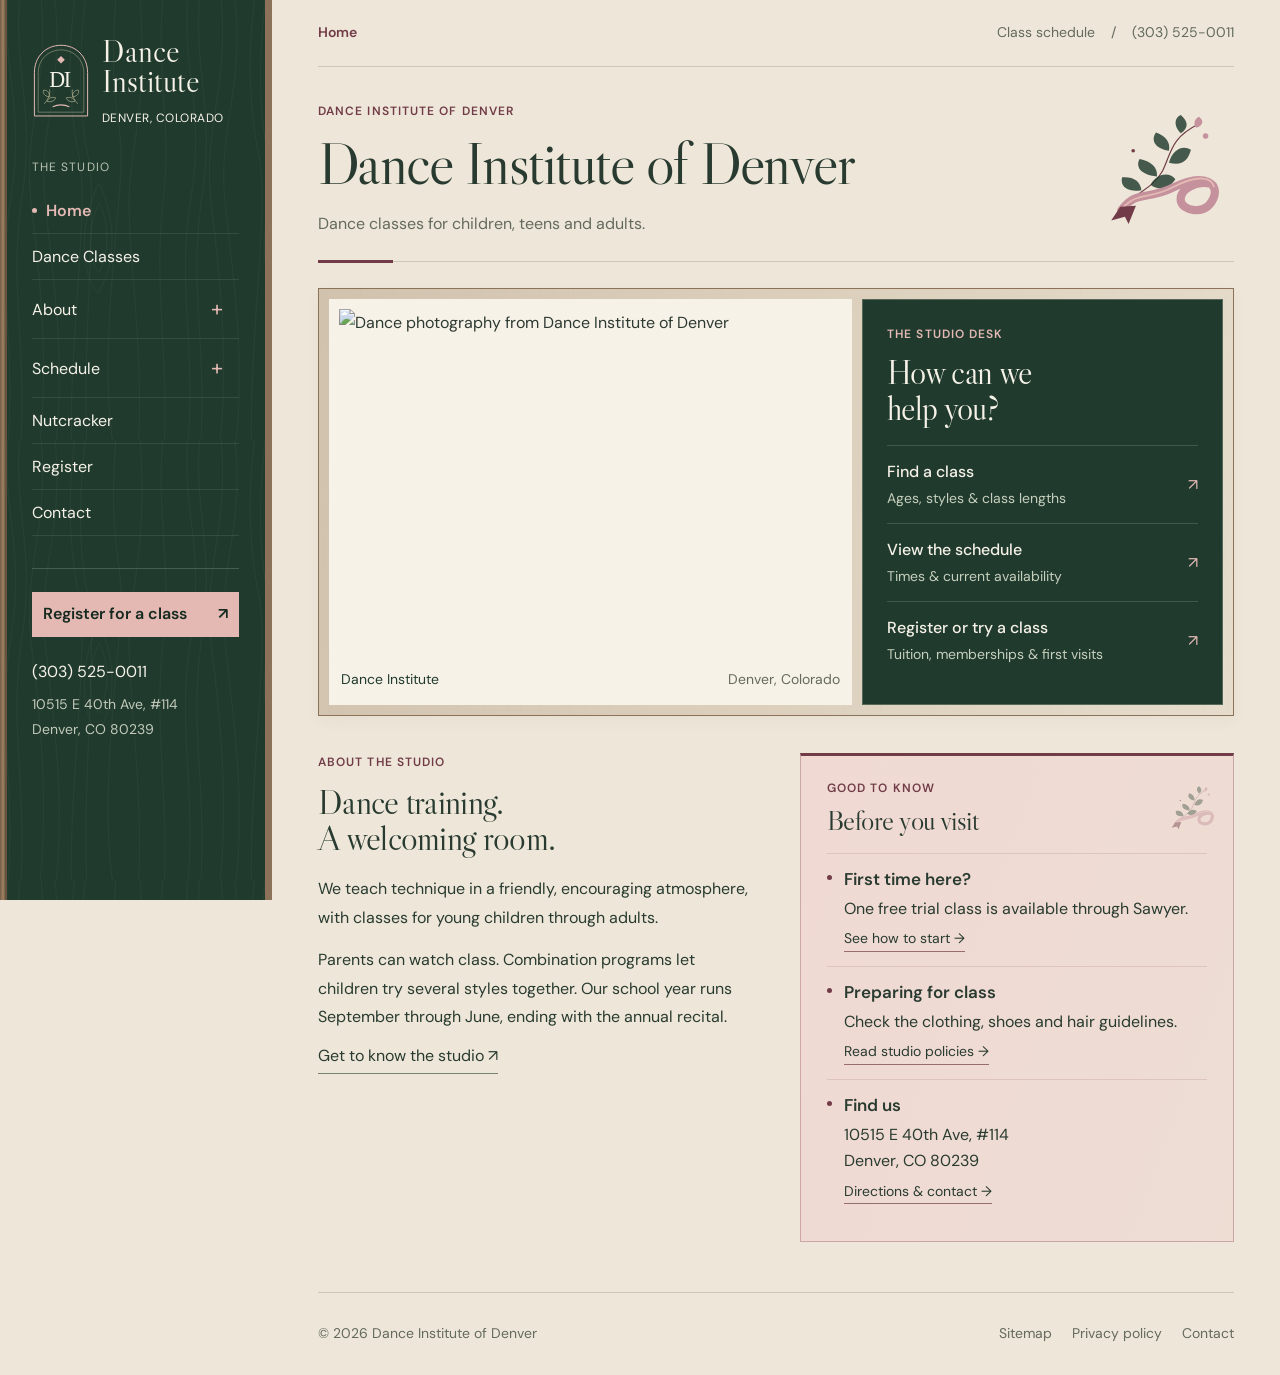
==== commit 0b1a11ae: "Increase text readability and add woodland studio identity details" ====
--- a/index.html
+++ b/index.html
@@ -1,7 +1,7 @@
 <!doctype html>
 <html lang="en"><head><meta charset="utf-8"><meta name="viewport" content="width=device-width, initial-scale=1"><meta name="theme-color" content="#203b2e"><meta name="description" content="Dance classes for children, teens and adults."><title>Dance Institute of Denver</title><link rel="icon" href="./favicon.svg" type="image/svg+xml"><link rel="preconnect" href="https://fonts.googleapis.com"><link rel="preconnect" href="https://fonts.gstatic.com" crossorigin><link href="https://fonts.googleapis.com/css2?family=DM+Sans:wght@400;500;600;700&family=Libre+Caslon+Display&display=swap" rel="stylesheet"><link rel="stylesheet" href="./styles.css"><script src="./script.js" defer></script></head><body>
-<a class="skip-link" href="#main">Skip to content</a><aside class="studio-nav"><div class="brand-row"><a class="wordmark" href="./" aria-label="Dance Institute of Denver home"><span class="brand-emblem" aria-hidden="true">DI</span><span>Dance<br>Institute<small>DENVER, COLORADO</small></span></a><button class="menu-toggle" aria-controls="site-navigation" aria-expanded="true" hidden>Menu <span aria-hidden="true">−</span></button></div><div id="site-navigation" class="navigation-content"><p class="nav-label">THE STUDIO</p><nav aria-label="Main navigation"><a href="./" aria-current="page">Home<span aria-hidden="true">↗</span></a><a href="./adult-kids-dance-classes/">Dance Classes<span aria-hidden="true">↗</span></a><div class="nav-group"><div class="nav-group-top"><a href="./about/">About</a><button class="subnav-toggle" aria-label="Toggle about pages" aria-controls="subnav-about" aria-expanded="true" hidden><span aria-hidden="true">−</span></button></div><div class="subnav" id="subnav-about" data-default-open="false"><a href="./about/studio-policies/">Studio Policies</a><a href="./about/teachers/">Teachers</a><a href="./about/partners/">Partners</a></div></div><div class="nav-group"><div class="nav-group-top"><span>Schedule</span><button class="subnav-toggle" aria-label="Toggle schedule pages" aria-controls="subnav-schedule" aria-expanded="true" hidden><span aria-hidden="true">−</span></button></div><div class="subnav" id="subnav-schedule" data-default-open="false"><a href="./class-schedule/">Dance Schedule</a><a href="./summer-schedule/">Summer Schedule</a></div></div><a href="./nutcracker/">Nutcracker<span aria-hidden="true">↗</span></a><a href="./registration/">Register<span aria-hidden="true">↗</span></a><a href="./contact/">Contact<span aria-hidden="true">↗</span></a></nav><div class="sidebar-bottom"><a class="register-link" href="./registration/">Register for a class <span aria-hidden="true">↗</span></a><a class="sidebar-phone" href="tel:+13035250011">(303) 525-0011</a><address>10515 E 40th Ave, #114<br>Denver, CO 80239</address></div></div></aside>
-<div class="page-shell"><header class="utility-bar"><span>Home</span><div><a href="./class-schedule/">Class schedule</a><span aria-hidden="true">/</span><a href="tel:+13035250011">(303) 525-0011</a></div></header><main id="main" tabindex="-1"><div class="page-heading"><div><p class="eyebrow">DANCE INSTITUTE OF DENVER</p><h1>Dance Institute of Denver</h1><p class="page-description">Dance classes for children, teens and adults.</p></div><span class="heading-mark" aria-hidden="true">di.</span></div>
+<a class="skip-link" href="#main">Skip to content</a><aside class="studio-nav"><div class="brand-row"><a class="wordmark" href="./" aria-label="Dance Institute of Denver home"><span class="brand-emblem" aria-hidden="true"><img src="./studio-seal.svg" alt="" width="58" height="76"></span><span>Dance<br>Institute<small>DENVER, COLORADO</small></span></a><button class="menu-toggle" aria-controls="site-navigation" aria-expanded="true" hidden>Menu <span aria-hidden="true">−</span></button></div><div id="site-navigation" class="navigation-content"><p class="nav-label">THE STUDIO</p><nav aria-label="Main navigation"><a href="./" aria-current="page">Home<span aria-hidden="true">↗</span></a><a href="./adult-kids-dance-classes/">Dance Classes<span aria-hidden="true">↗</span></a><div class="nav-group"><div class="nav-group-top"><a href="./about/">About</a><button class="subnav-toggle" aria-label="Toggle about pages" aria-controls="subnav-about" aria-expanded="true" hidden><span aria-hidden="true">−</span></button></div><div class="subnav" id="subnav-about" data-default-open="false"><a href="./about/studio-policies/">Studio Policies</a><a href="./about/teachers/">Teachers</a><a href="./about/partners/">Partners</a></div></div><div class="nav-group"><div class="nav-group-top"><span>Schedule</span><button class="subnav-toggle" aria-label="Toggle schedule pages" aria-controls="subnav-schedule" aria-expanded="true" hidden><span aria-hidden="true">−</span></button></div><div class="subnav" id="subnav-schedule" data-default-open="false"><a href="./class-schedule/">Dance Schedule</a><a href="./summer-schedule/">Summer Schedule</a></div></div><a href="./nutcracker/">Nutcracker<span aria-hidden="true">↗</span></a><a href="./registration/">Register<span aria-hidden="true">↗</span></a><a href="./contact/">Contact<span aria-hidden="true">↗</span></a></nav><div class="sidebar-bottom"><a class="register-link" href="./registration/">Register for a class <span aria-hidden="true">↗</span></a><a class="sidebar-phone" href="tel:+13035250011">(303) 525-0011</a><address>10515 E 40th Ave, #114<br>Denver, CO 80239</address></div></div></aside>
+<div class="page-shell"><header class="utility-bar"><span>Home</span><div><a href="./class-schedule/">Class schedule</a><span aria-hidden="true">/</span><a href="tel:+13035250011">(303) 525-0011</a></div></header><main id="main" tabindex="-1"><div class="page-heading"><div><p class="eyebrow">DANCE INSTITUTE OF DENVER</p><h1>Dance Institute of Denver</h1><p class="page-description">Dance classes for children, teens and adults.</p></div><img class="heading-mark" src="./studio-sprig.svg" alt="" aria-hidden="true" width="132" height="132"></div>
 <div class="home-studio"><figure class="studio-window"><img src="https://www.danceinstitutedenver.com/wp-content/uploads/2026/07/dance-class-main-1200x459-c-default.webp" width="1200" height="459" alt="Dance photography from Dance Institute of Denver" fetchpriority="high"><figcaption>Dance Institute <span>Denver, Colorado</span></figcaption></figure><section class="studio-desk" aria-labelledby="start-title"><p class="eyebrow">THE STUDIO DESK</p><h2 id="start-title">How can we<br>help you?</h2><div class="desk-links"><a href="./adult-kids-dance-classes/"><span><strong>Find a class</strong><small>Ages, styles & class lengths</small></span><span aria-hidden="true">↗</span></a><a href="./class-schedule/"><span><strong>View the schedule</strong><small>Times & current availability</small></span><span aria-hidden="true">↗</span></a><a href="./registration/"><span><strong>Register or try a class</strong><small>Tuition, memberships & first visits</small></span><span aria-hidden="true">↗</span></a></div></section></div>
 <div class="home-lower"><section class="prose"><p class="eyebrow">ABOUT THE STUDIO</p><h2>Dance training.<br>A welcoming room.</h2><p>We teach technique in a friendly, encouraging atmosphere, with classes for young children through adults.</p><p>Parents can watch class. Combination programs let children try several styles together. Our school year runs September through June, ending with the annual recital.</p><a class="inline-link" href="./about/">Get to know the studio ↗</a></section><section class="notice-board" aria-labelledby="notice-title"><p class="eyebrow">GOOD TO KNOW</p><h2 id="notice-title">Before you visit</h2><div class="notice"><span class="note-dot" aria-hidden="true"></span><div><h3>First time here?</h3><p>One free trial class is available through Sawyer.</p><a href="./registration/">See how to start →</a></div></div><div class="notice"><span class="note-dot" aria-hidden="true"></span><div><h3>Preparing for class</h3><p>Check the clothing, shoes and hair guidelines.</p><a href="./about/studio-policies/">Read studio policies →</a></div></div><div class="notice"><span class="note-dot" aria-hidden="true"></span><div><h3>Find us</h3><p>10515 E 40th Ave, #114<br>Denver, CO 80239</p><a href="./contact/">Directions & contact →</a></div></div></section></div></main><footer class="footer"><span>© <span data-year>2026</span> Dance Institute of Denver</span><div><a href="./sitemap/">Sitemap</a><a href="./privacy-policy/">Privacy policy</a><a href="./contact/">Contact</a></div></footer></div>
 </body></html>
--- a/styles.css
+++ b/styles.css
@@ -1,9 +1,444 @@
-:root{--forest:#203b2e;--deep:#162a20;--beige:#eee7d9;--paper:#f7f2e8;--pink:#e4b9b4;--rose:#f0d9d3;--maroon:#713c48;--wood:#8b7258;--ink:#293b30;--muted:#646a5d;--line:#ccc8b7;--sans:'DM Sans',Arial,sans-serif;--serif:'Libre Caslon Display',Georgia,serif}*{box-sizing:border-box}html{scroll-behavior:smooth;scroll-padding-top:24px}body{margin:0;background:var(--beige);color:var(--ink);font:14px/1.65 var(--sans)}button,input,select,textarea{font:inherit;color:inherit}button,a,summary,select{-webkit-tap-highlight-color:transparent}a{color:inherit;text-decoration:none}button,summary{cursor:pointer}img{max-width:100%;display:block}h1,h2,h3,p,figure{margin:0}h1,h2{font-family:var(--serif);font-weight:400;line-height:1.05}h1{font-size:clamp(42px,4.7vw,68px);letter-spacing:-.025em}h2{font-size:35px;letter-spacing:-.02em}h3{font-size:15px;font-weight:600;line-height:1.4}p+p{margin-top:13px}::selection{background:var(--pink);color:var(--deep)}[hidden]{display:none!important}a:focus-visible,button:focus-visible,input:focus-visible,select:focus-visible,summary:focus-visible{outline:3px solid var(--maroon);outline-offset:4px}.skip-link{position:fixed;top:-80px;left:260px;background:var(--pink);color:var(--deep);padding:12px 20px;z-index:100}.skip-link:focus{top:10px}.studio-nav{position:fixed;inset:0 auto 0 0;width:245px;background:var(--forest);color:var(--paper);overflow-y:auto;padding:36px 26px 26px 32px;border-right:7px solid var(--wood);z-index:20}.studio-nav:before{content:'';position:fixed;inset:0 auto 0 0;width:7px;background:repeating-linear-gradient(90deg,#79624b 0 1px,#977b5a 2px 4px,#665440 5px 7px);pointer-events:none}.wordmark{display:flex;align-items:center;gap:13px;font-family:var(--serif);font-size:32px;line-height:.91}.wordmark small{display:block;font:7px/1.4 var(--sans);letter-spacing:.17em;margin-top:12px;white-space:nowrap}.brand-emblem{font-size:29px;letter-spacing:-.09em;border:1px solid #b6b796;border-radius:50% 50% 0 0;padding:13px 7px 9px;line-height:1}.nav-label{margin:40px 0 11px;font-size:8px;letter-spacing:.19em;color:#b9c3b1}.studio-nav nav>a,.nav-group-top{display:flex;align-items:center;justify-content:space-between;min-height:42px;padding:7px 0;border-bottom:1px solid #ffffff17;font-size:13px}.studio-nav nav>a>span{font-size:12px;opacity:0}.studio-nav nav>a:hover>span{opacity:1}.studio-nav a:hover{color:var(--pink)}.studio-nav [aria-current=page]{color:var(--pink);font-weight:600}.studio-nav nav>a[aria-current=page]:before{content:'';width:5px;height:5px;background:var(--pink);border-radius:50%;margin-right:9px}.studio-nav nav>a[aria-current=page]>span{margin-left:auto}.nav-group-top>a,.nav-group-top>span{flex:1}.subnav-toggle{border:0;background:none;color:var(--pink);width:32px;height:32px;font-size:19px;line-height:1}.subnav{padding:8px 0 9px 13px;border-left:1px solid #ffffff24;margin:9px 0 6px 3px}.subnav>a{display:block;font-size:11px;color:#d1d4c5;padding:6px 0}.sidebar-bottom{margin-top:32px;border-top:1px solid #b9c3b140;padding-top:23px}.register-link{background:var(--pink);color:var(--deep)!important;display:flex;justify-content:space-between;align-items:center;padding:12px 11px;font-size:11px;font-weight:600;line-height:1.3}.register-link:hover{background:var(--rose)}.sidebar-phone{display:block;font-size:13px;margin:21px 0 7px}.sidebar-bottom address{font-size:10px;line-height:1.8;font-style:normal;color:#c2c9b9}.studio-nav :focus-visible{outline-color:var(--pink)}.menu-toggle{display:none}.page-shell{margin-left:245px;max-width:1750px;padding:0 46px;background:var(--beige)}.utility-bar{height:67px;border-bottom:1px solid var(--line);display:flex;align-items:center;justify-content:space-between;font-size:10px}.utility-bar>span{color:var(--maroon);font-weight:600}.utility-bar>div{display:flex;gap:16px;align-items:center;color:var(--muted)}.utility-bar a:hover{text-decoration:underline}main{padding:35px 0 50px;min-height:calc(100vh - 144px)}.page-heading{display:flex;align-items:center;justify-content:space-between;gap:25px;padding-bottom:30px}.eyebrow{font-size:8px;font-weight:600;letter-spacing:.15em;line-height:1.5;color:var(--maroon)}.page-heading .eyebrow{margin-bottom:12px}.page-description{font-size:13px;color:var(--muted);margin-top:15px}.heading-mark{font-family:var(--serif);font-size:70px;line-height:1;color:#986776;border-bottom:2px solid var(--pink);padding:0 5px 7px;opacity:.65}.button{display:inline-flex;align-items:center;justify-content:center;gap:22px;min-height:43px;padding:10px 19px;background:var(--forest);color:var(--paper);border:1px solid var(--forest);font-size:11px;font-weight:500;line-height:1.4}.button:hover{background:var(--deep)}.button-secondary{background:transparent;color:var(--forest);border-color:#939f8d}.button-secondary:hover{background:#dddcca}.page-actions{display:flex;gap:12px;flex-wrap:wrap;margin:0 0 25px}.inline-link,.prose a:not(.button),.note a{border-bottom:1px solid #76846c;padding-bottom:2px}.inline-link{font-size:12px;display:inline-block;margin-top:10px}.home-studio{display:grid;grid-template-columns:minmax(0,1.45fr) minmax(260px,1fr);border:1px solid var(--wood);background:var(--paper);padding:8px;gap:8px}.studio-window{min-width:0;display:flex;flex-direction:column;position:relative;background:#b1ad9d}.studio-window img{width:100%;height:310px;object-fit:cover;object-position:center;filter:saturate(.7)}.studio-window figcaption{display:flex;align-items:center;justify-content:space-between;padding:10px 13px;font-size:9px;color:var(--forest);background:var(--paper);border-top:1px solid var(--line)}.studio-window figcaption span{font-size:8px;color:var(--muted)}.studio-desk{background:var(--forest);color:var(--paper);padding:25px 24px}.studio-desk .eyebrow{color:var(--pink);font-size:7px}.studio-desk h2{font-size:34px;margin:12px 0 18px}.desk-links a{display:flex;justify-content:space-between;align-items:center;gap:10px;border-top:1px solid #ffffff26;padding:12px 0}.desk-links strong{font-size:12px;font-weight:500;display:block}.desk-links small{font-size:9px;color:#c7cfbd;display:block;margin-top:2px}.desk-links a>span:last-child{color:var(--pink)}.desk-links a:hover strong{color:var(--pink)}.studio-desk a:focus-visible{outline-color:var(--pink)}.home-lower{display:grid;grid-template-columns:1fr 1fr;gap:48px;margin-top:37px}.prose{font-size:13px;line-height:1.85;max-width:850px}.prose>.eyebrow{margin-bottom:13px}.prose h2{margin:5px 0 18px}.prose h3{margin-top:26px;margin-bottom:10px}.prose ul{padding-left:20px;margin:12px 0}.prose li+li{margin-top:9px}.notice-board{background:var(--rose);padding:23px 26px;border-top:2px solid var(--maroon)}.notice-board>.eyebrow{font-size:7px}.notice-board h2{font-size:28px;margin:9px 0 18px}.notice{display:flex;gap:12px;padding:14px 0;border-top:1px solid #b9949555}.note-dot{flex:0 0 5px;height:5px;background:var(--maroon);border-radius:50%;margin-top:7px}.notice h3{font-size:12px}.notice p{font-size:11px;margin-top:4px;line-height:1.65}.notice a{display:inline-block;font-size:10px;margin-top:5px;border-bottom:1px solid #986d72}.class-finder{background:var(--paper);border:1px solid var(--line);padding:23px}.finder-controls{display:grid;grid-template-columns:1.1fr 1fr 1fr auto;gap:16px;align-items:end;padding-bottom:20px;border-bottom:1px solid var(--line)}.finder-controls label{display:block;font-size:9px;font-weight:600;margin-bottom:7px}.finder-controls input,.finder-controls select{width:100%;min-width:0;border:1px solid #b3b8a6;background:transparent;border-radius:0;min-height:39px;padding:8px 10px;font-size:11px;outline-offset:2px}.finder-controls select{padding-right:25px}.finder-controls>div{min-width:0}.reset-button{background:none;border:0;text-decoration:underline;text-underline-offset:4px;min-height:39px;padding:8px 0;font-size:10px}.directory-meta{display:flex;align-items:center;justify-content:space-between;padding:17px 0;font-size:9px;color:var(--muted)}.directory-meta #results-count{font-weight:600;color:var(--forest)}.directory-head,.class-item>summary{display:grid;grid-template-columns:minmax(0,1fr) 125px 90px 16px;gap:14px;align-items:center}.directory-head{background:#e4e7d9;padding:9px 14px;font-size:8px;letter-spacing:.08em}.class-item{border-bottom:1px solid var(--line)}.class-item>summary{padding:14px;list-style:none;transition:background .15s}.class-item>summary::-webkit-details-marker{display:none}.class-item>summary:hover{background:#ede8de}.class-name{font-size:13px;font-weight:500;line-height:1.4}.class-name small{display:block;font-size:9px;font-weight:400;color:var(--muted);margin-top:3px}.class-age,.class-duration{font-size:11px;line-height:1.5}.expand-icon{font-size:19px;color:var(--maroon)}.class-item[open]{background:#ede8de}.class-item[open] .expand-icon{transform:rotate(45deg)}.class-detail{padding:0 14px 18px;font-size:12px;line-height:1.8;max-width:650px}.class-detail>div{display:flex;gap:27px;flex-wrap:wrap;margin-top:12px}.class-detail a{font-size:10px;border-bottom:1px solid #8b9781;color:var(--forest)}.note{background:#e5e7d9;border-left:2px solid var(--forest);padding:15px 18px;font-size:11px;line-height:1.8;margin-top:22px}.empty-state{padding:45px 20px;text-align:center}.empty-state h2{font-size:28px}.empty-state p{font-size:12px;margin:10px 0 20px}.help-strip{border-top:1px solid var(--line);border-bottom:1px solid var(--line);display:flex;align-items:center;justify-content:space-between;gap:20px;margin-top:26px;padding:18px 0;font-size:12px}.help-strip strong{font-size:12px;display:block;font-weight:500}.help-strip span{font-size:10px;color:var(--muted);display:block;margin-top:3px}.help-strip>a{white-space:nowrap;color:var(--maroon);font-size:12px}.split-content{display:grid;grid-template-columns:1.3fr 1fr;gap:35px;align-items:start}.page-image{width:100%;max-height:380px;object-fit:cover;filter:saturate(.75);border:7px solid var(--paper);outline:1px solid var(--line)}.portrait{width:100%;max-width:320px;max-height:430px;object-fit:cover;filter:saturate(.7);border:7px solid var(--paper);outline:1px solid var(--line)}.info-table,.fee-table{width:100%;border-collapse:collapse;font-size:12px;margin:20px 0;background:var(--paper)}.info-table th,.fee-table th{background:#dfe4d5;font-weight:500;text-align:left}.info-table th,.info-table td,.fee-table th,.fee-table td{padding:12px 15px;border-bottom:1px solid var(--line)}.detail-list{padding:0;margin:18px 0;list-style:none}.detail-list>li{padding:17px 0;border-top:1px solid var(--line)}.detail-list>li>strong{display:block;margin-bottom:5px;font-size:13px}.link-list{display:grid;gap:0;max-width:850px;border-top:1px solid var(--line)}.link-list>a{display:flex;align-items:center;justify-content:space-between;gap:30px;padding:20px 0;border-bottom:1px solid var(--line);font-size:14px}.link-list>a:hover{color:var(--maroon)}.prose .button{margin:8px 8px 8px 0}.prose>section+section{margin-top:30px}.content-panel{padding:26px;background:var(--paper);border:1px solid var(--line)}.content-panel h2{font-size:29px}.content-panel p{font-size:12px}.contact-grid{display:grid;grid-template-columns:1fr 1fr;gap:25px}.contact-grid>section{background:var(--paper);border:1px solid var(--line);padding:28px}.contact-grid h2{font-size:30px;margin-bottom:20px}.contact-grid address{font-style:normal;font-size:14px;line-height:1.9}.contact-grid .button{margin-top:19px}.footer{border-top:1px solid var(--line);display:flex;justify-content:space-between;align-items:center;gap:20px;padding:24px 0;font-size:9px;color:var(--muted)}.footer>div{display:flex;gap:18px}.footer a:hover{text-decoration:underline}
-@media(min-width:1600px){.page-shell{padding-right:70px;padding-left:70px}.studio-window img{height:355px}.studio-desk{padding:32px}.home-lower{gap:70px}.prose{font-size:14px}.studio-desk h2{font-size:42px}}
-@media(max-width:1200px){.studio-nav{width:219px;padding-left:26px;padding-right:21px}.wordmark{font-size:29px;gap:10px}.brand-emblem{font-size:24px}.page-shell{margin-left:219px;padding:0 30px}.home-studio{grid-template-columns:1fr 280px}.studio-window img{height:318px}.home-lower{gap:28px}.studio-desk{padding:23px 20px}.finder-controls{gap:11px}.directory-head,.class-item>summary{grid-template-columns:minmax(0,1fr) 105px 68px 14px;gap:9px}.class-finder{padding:18px}}
-@media(max-width:980px){.studio-nav{width:205px;padding-left:22px;padding-right:19px}.page-shell{margin-left:205px;padding:0 25px}.wordmark{font-size:28px}.brand-emblem{display:none}.home-studio{grid-template-columns:1fr}.studio-window img{height:230px}.studio-desk{display:grid;grid-template-columns:1fr 1.6fr;column-gap:23px;align-items:start}.studio-desk>.eyebrow{grid-column:1}.studio-desk>h2{grid-column:1;grid-row:2;margin-bottom:0;font-size:30px}.desk-links{grid-column:2;grid-row:1/3}.desk-links a{padding:9px 0}.desk-links a:first-child{border-top:0;padding-top:0}.home-lower{grid-template-columns:1fr}.notice-board{padding:23px}.home-lower .prose{max-width:none}.finder-controls{grid-template-columns:1fr 1fr auto}.finder-controls>div:first-child{grid-column:1/-1}.directory-head,.class-item>summary{grid-template-columns:minmax(0,1fr) 100px 60px 14px}.split-content{grid-template-columns:1fr}.split-content>.portrait,.split-content>figure{max-width:380px}.contact-grid{grid-template-columns:1fr}.heading-mark{font-size:54px}.help-strip{align-items:start;flex-direction:column;gap:10px}.footer{align-items:start;flex-direction:column;gap:12px}.footer>div{gap:20px}}
-@media(max-width:720px){html{scroll-padding-top:15px}.studio-nav{position:relative;width:auto;padding:20px 6%;border-right:0;border-bottom:5px solid var(--wood);overflow:visible}.studio-nav:before{position:absolute;width:5px}.brand-row{display:flex;align-items:center;justify-content:space-between;gap:20px}.wordmark{font-size:26px;gap:12px}.wordmark small{font-size:6px;margin-top:8px}.brand-emblem{display:block;font-size:23px;padding:10px 6px 7px}.menu-toggle:not([hidden]){display:flex;align-items:center;gap:16px;background:none;border:1px solid #bdc7b166;padding:9px 12px;color:var(--paper);font-size:11px}.menu-toggle>span{font-size:18px;line-height:1}.navigation-content{padding:0 0 5px}.nav-label{margin-top:27px}.studio-nav nav{display:block}.studio-nav nav>a,.nav-group-top{font-size:14px;min-height:45px}.subnav>a{font-size:12px;padding:8px 0}.sidebar-bottom{display:grid;grid-template-columns:1fr 1fr;align-items:center;gap:12px;margin-top:20px;padding-top:18px}.register-link{font-size:12px;grid-row:1/3}.sidebar-phone{font-size:12px;margin:0}.sidebar-bottom address{font-size:9px}.page-shell{margin-left:0;padding:0 6%}.utility-bar{height:48px;font-size:8px}.utility-bar>div{gap:9px}.utility-bar>div>span{display:none}.utility-bar>div>a:first-child{display:none}main{padding:27px 0 35px;min-height:0}.page-heading{padding-bottom:24px;gap:15px}.page-heading .eyebrow{font-size:7px;margin-bottom:10px}h1{font-size:44px;line-height:1}.page-description{font-size:11px;margin-top:13px;line-height:1.7}.heading-mark{display:none}.home-studio{padding:6px;gap:6px}.studio-window img{height:200px}.studio-window figcaption{font-size:8px;padding:9px 10px}.studio-window figcaption span{font-size:7px}.studio-desk{display:block;padding:24px 21px}.studio-desk h2{font-size:35px;margin:10px 0 20px}.studio-desk h2 br{display:none}.desk-links a{padding:14px 0}.desk-links a:first-child{border-top:1px solid #ffffff26;padding-top:14px}.desk-links strong{font-size:13px}.desk-links small{font-size:10px}.home-lower{margin-top:28px;gap:27px}.home-lower h2{font-size:32px}.prose{font-size:12px}.notice-board{padding:23px}.notice h3{font-size:13px}.notice p{font-size:12px}.notice a{font-size:11px}.page-actions{gap:9px;margin-bottom:20px}.button{padding:10px 13px;font-size:10px;min-height:42px}.class-finder{padding:15px 12px}.finder-controls{grid-template-columns:1fr 1fr;gap:13px}.finder-controls>div:first-child{grid-column:1/-1}.finder-controls input,.finder-controls select{font-size:12px;min-height:42px;padding-left:8px}.reset-button{grid-column:1/-1;justify-self:end;min-height:30px;padding:0 4px}.directory-meta{font-size:8px;padding:13px 0;gap:10px}.directory-head{grid-template-columns:1fr 110px 12px;padding:8px;font-size:7px}.directory-head>span:nth-child(3){display:none}.class-item>summary{grid-template-columns:minmax(0,1fr) 105px 12px;gap:9px;padding:15px 8px}.class-name{font-size:12px;grid-column:1;grid-row:1/3}.class-name small{font-size:8px}.class-age{font-size:10px;grid-column:2;grid-row:1;align-self:end}.class-duration{font-size:9px;color:var(--muted);grid-column:2;grid-row:2;align-self:start;line-height:1}.expand-icon{grid-column:3;grid-row:1/3;font-size:18px}.class-detail{padding:0 8px 16px;font-size:11px}.class-detail>div{gap:20px;margin-top:10px}.note{font-size:10px;padding:13px}.help-strip{padding:17px 0;margin-top:20px}.help-strip strong{font-size:12px}.help-strip span{font-size:10px}.info-table,.fee-table{font-size:11px}.info-table th,.info-table td,.fee-table th,.fee-table td{padding:11px 9px}.split-content{gap:26px}.link-list>a{font-size:13px;padding:16px 0}.contact-grid>section{padding:23px}.contact-grid h2{font-size:29px}.contact-grid address{font-size:13px}.footer{font-size:8px;padding:20px 0}.skip-link{left:6%}.content-panel{padding:20px}}
-@media(prefers-reduced-motion:reduce){html{scroll-behavior:auto}*,*:before,*:after{transition:none!important;animation:none!important}}
-.detail-list>div{display:grid;grid-template-columns:175px minmax(0,1fr);gap:22px;padding:19px 0;border-top:1px solid var(--line);font-size:12px;line-height:1.85}.detail-list dt{font-weight:600;color:var(--forest)}.detail-list dd{margin:0;max-width:670px}.detail-list dd a{border-bottom:1px solid var(--muted)}.fee-table caption{text-align:left;font-size:10px;color:var(--muted);padding-bottom:10px}.fee-table tbody th{background:transparent}.split-content:has(>.portrait){grid-template-columns:250px minmax(0,1fr)}
-@media(max-width:980px){.split-content:has(>.portrait){grid-template-columns:1fr}.detail-list>div{grid-template-columns:145px minmax(0,1fr);gap:18px}}
-@media(max-width:720px){.detail-list>div{grid-template-columns:1fr;gap:5px;padding:17px 0}.detail-list dt{font-size:12px}.detail-list dd{font-size:11px}}
+:root{--forest:#203b2e;--deep:#162a20;--beige:#eee7d9;--paper:#f7f2e8;--pink:#e4b9b4;--rose:#f0d9d3;--maroon:#713c48;--wood:#8b7258;--ink:#293b30;--muted:#646a5d;--line:#ccc8b7;--sans:'DM Sans',Arial,sans-serif;--serif:'Libre Caslon Display',Georgia,serif}
+*{box-sizing:border-box}
+html{scroll-behavior:smooth;scroll-padding-top:24px}
+body{margin:0;background:var(--beige);color:var(--ink);font:16px/1.7 var(--sans)}
+button,input,select,textarea{font:inherit;color:inherit}
+button,a,summary,select{-webkit-tap-highlight-color:transparent}
+a{color:inherit;text-decoration:none}
+button,summary{cursor:pointer}
+img{max-width:100%;display:block}
+h1,h2,h3,p,figure{margin:0}
+h1,h2{font-family:var(--serif);font-weight:400;line-height:1.05}
+h1{font-size:clamp(42px,4.7vw,68px);letter-spacing:-.025em}
+h2{font-size:35px;letter-spacing:-.02em}
+h3{font-size:16px;font-weight:600;line-height:1.4}
+p+p{margin-top:13px}
+::selection{background:var(--pink);color:var(--deep)}
+[hidden]{display:none!important}
+a:focus-visible,button:focus-visible,input:focus-visible,select:focus-visible,summary:focus-visible{outline:3px solid var(--maroon);outline-offset:4px}
+.skip-link{position:fixed;top:-80px;left:260px;background:var(--pink);color:var(--deep);padding:12px 20px;z-index:100}
+.skip-link:focus{top:10px}
+.studio-nav{position:fixed;inset:0 auto 0 0;width:272px;background:var(--forest);color:var(--paper);overflow-y:auto;padding:36px 26px 26px 32px;border-right:7px solid var(--wood);z-index:20}
+.studio-nav:before{content:'';position:fixed;inset:0 auto 0 0;width:7px;background:repeating-linear-gradient(90deg,#79624b 0 1px,#977b5a 2px 4px,#665440 5px 7px);pointer-events:none}
+.wordmark{display:flex;align-items:center;gap:13px;font-family:var(--serif);font-size:32px;line-height:.91}
+.wordmark small{display:block;font:12px/1.5 var(--sans);letter-spacing:.17em;margin-top:12px;white-space:nowrap}
+.brand-emblem{width:58px;height:76px;display:block;flex-shrink:0}
+.brand-emblem img{width:100%;height:100%}
+.nav-label{margin:40px 0 11px;font-size:14px;letter-spacing:.19em;color:#b9c3b1}
+.studio-nav nav>a,.nav-group-top{display:flex;align-items:center;justify-content:space-between;min-height:46px;padding:7px 0;border-bottom:1px solid #ffffff17;font-size:16px}
+.studio-nav nav>a>span{font-size:16px;opacity:0}
+.studio-nav nav>a:hover>span{opacity:1}
+.studio-nav a:hover{color:var(--pink)}
+.studio-nav [aria-current=page]{color:var(--pink);font-weight:600}
+.studio-nav nav>a[aria-current=page]:before{content:'';width:5px;height:5px;background:var(--pink);border-radius:50%;margin-right:9px}
+.studio-nav nav>a[aria-current=page]>span{margin-left:auto}
+.nav-group-top>a,.nav-group-top>span{flex:1}
+.subnav-toggle{border:0;background:none;color:var(--pink);width:44px;height:44px;font-size:22px;line-height:1}
+.subnav{padding:8px 0 9px 13px;border-left:1px solid #ffffff24;margin:9px 0 6px 3px}
+.subnav>a{display:block;font-size:14px;color:#d1d4c5;padding:6px 0}
+.sidebar-bottom{margin-top:32px;border-top:1px solid #b9c3b140;padding-top:23px}
+.register-link{background:var(--pink);color:var(--deep)!important;display:flex;justify-content:space-between;align-items:center;padding:12px 11px;font-size:14px;font-weight:600;line-height:1.3}
+.register-link:hover{background:var(--rose)}
+.sidebar-phone{display:block;font-size:16px;margin:21px 0 7px}
+.sidebar-bottom address{font-size:14px;line-height:1.8;font-style:normal;color:#c2c9b9}
+.studio-nav :focus-visible{outline-color:var(--pink)}
+.menu-toggle{display:none}
+.page-shell{margin-left:272px;max-width:1750px;padding:0 46px;background:var(--beige)}
+.utility-bar{min-height:67px;border-bottom:1px solid var(--line);display:flex;align-items:center;justify-content:space-between;font-size:14px}
+.utility-bar>span{color:var(--maroon);font-weight:600}
+.utility-bar>div{display:flex;gap:16px;align-items:center;color:var(--muted)}
+.utility-bar a:hover{text-decoration:underline}
+main{padding:35px 0 50px;min-height:calc(100vh - 144px)}
+.page-heading{display:flex;align-items:center;justify-content:space-between;gap:25px;padding-bottom:30px}
+.eyebrow{font-size:14px;font-weight:600;letter-spacing:.15em;line-height:1.5;color:var(--maroon)}
+.page-heading .eyebrow{margin-bottom:12px}
+.page-description{font-size:16px;color:var(--muted);margin-top:15px}
+.heading-mark{width:132px;height:132px;object-fit:contain;flex-shrink:0;margin-left:12px}
+.button{display:inline-flex;align-items:center;justify-content:center;gap:22px;min-height:46px;padding:10px 19px;background:var(--forest);color:var(--paper);border:1px solid var(--forest);font-size:14px;font-weight:500;line-height:1.4}
+.button:hover{background:var(--deep)}
+.button-secondary{background:transparent;color:var(--forest);border-color:#939f8d}
+.button-secondary:hover{background:#dddcca}
+.page-actions{display:flex;gap:12px;flex-wrap:wrap;margin:0 0 25px}
+.inline-link,.prose a:not(.button),.note a{border-bottom:1px solid #76846c;padding-bottom:2px}
+.inline-link{font-size:16px;display:inline-block;margin-top:10px}
+.home-studio{display:grid;grid-template-columns:minmax(0,1.45fr) minmax(260px,1fr);border:1px solid var(--wood);background:var(--paper);padding:8px;gap:8px}
+.studio-window{min-width:0;display:flex;flex-direction:column;position:relative;background:#b1ad9d}
+.studio-window img{width:100%;height:310px;object-fit:cover;object-position:center;filter:saturate(.7)}
+.studio-window figcaption{display:flex;align-items:center;justify-content:space-between;padding:10px 13px;font-size:14px;color:var(--forest);background:var(--paper);border-top:1px solid var(--line)}
+.studio-window figcaption span{font-size:14px;color:var(--muted)}
+.studio-desk{background:var(--forest);color:var(--paper);padding:25px 24px}
+.studio-desk .eyebrow{color:var(--pink);font-size:14px}
+.studio-desk h2{font-size:34px;margin:12px 0 18px}
+.desk-links a{display:flex;justify-content:space-between;align-items:center;gap:10px;border-top:1px solid #ffffff26;padding:12px 0}
+.desk-links strong{font-size:16px;font-weight:500;display:block}
+.desk-links small{font-size:14px;color:#c7cfbd;display:block;margin-top:2px}
+.desk-links a>span:last-child{color:var(--pink)}
+.desk-links a:hover strong{color:var(--pink)}
+.studio-desk a:focus-visible{outline-color:var(--pink)}
+.home-lower{display:grid;grid-template-columns:1fr 1fr;gap:48px;margin-top:37px}
+.prose{font-size:16px;line-height:1.85;max-width:850px}
+.prose>.eyebrow{margin-bottom:13px}
+.prose h2{margin:5px 0 18px}
+.prose h3{margin-top:26px;margin-bottom:10px}
+.prose ul{padding-left:20px;margin:12px 0}
+.prose li+li{margin-top:9px}
+.notice-board{background:var(--rose);padding:23px 26px;border-top:2px solid var(--maroon)}
+.notice-board>.eyebrow{font-size:14px}
+.notice-board h2{font-size:28px;margin:9px 0 18px}
+.notice{display:flex;gap:12px;padding:14px 0;border-top:1px solid #b9949555}
+.note-dot{flex:0 0 5px;height:5px;background:var(--maroon);border-radius:50%;margin-top:7px}
+.notice h3{font-size:16px}
+.notice p{font-size:14px;margin-top:4px;line-height:1.65}
+.notice a{display:inline-block;font-size:14px;margin-top:5px;border-bottom:1px solid #986d72}
+.class-finder{background:var(--paper);border:1px solid var(--line);padding:23px}
+.finder-controls{display:grid;grid-template-columns:1.1fr 1fr 1fr auto;gap:16px;align-items:end;padding-bottom:20px;border-bottom:1px solid var(--line)}
+.finder-controls label{display:block;font-size:14px;font-weight:600;margin-bottom:7px}
+.finder-controls input,.finder-controls select{width:100%;min-width:0;border:1px solid #b3b8a6;background:transparent;border-radius:0;min-height:46px;padding:8px 10px;font-size:14px;outline-offset:2px}
+.finder-controls select{padding-right:25px}
+.finder-controls>div{min-width:0}
+.reset-button{background:none;border:0;text-decoration:underline;text-underline-offset:4px;min-height:46px;padding:8px 0;font-size:14px}
+.directory-meta{display:flex;align-items:center;justify-content:space-between;padding:17px 0;font-size:14px;color:var(--muted)}
+.directory-meta #results-count{font-weight:600;color:var(--forest)}
+.directory-head,.class-item>summary{display:grid;grid-template-columns:minmax(0,1fr) 125px 90px 16px;gap:14px;align-items:center}
+.directory-head{background:#e4e7d9;padding:9px 14px;font-size:14px;letter-spacing:.08em}
+.class-item{border-bottom:1px solid var(--line)}
+.class-item>summary{padding:14px;list-style:none;transition:background .15s}
+.class-item>summary::-webkit-details-marker{display:none}
+.class-item>summary:hover{background:#ede8de}
+.class-name{font-size:16px;font-weight:500;line-height:1.4}
+.class-name small{display:block;font-size:14px;font-weight:400;color:var(--muted);margin-top:3px}
+.class-age,.class-duration{font-size:14px;line-height:1.5}
+.expand-icon{font-size:19px;color:var(--maroon)}
+.class-item[open]{background:#ede8de}
+.class-item[open] .expand-icon{transform:rotate(45deg)}
+.class-detail{padding:0 14px 18px;font-size:16px;line-height:1.8;max-width:650px}
+.class-detail>div{display:flex;gap:27px;flex-wrap:wrap;margin-top:12px}
+.class-detail a{font-size:14px;border-bottom:1px solid #8b9781;color:var(--forest)}
+.note{background:#e5e7d9;border-left:2px solid var(--forest);padding:15px 18px;font-size:14px;line-height:1.8;margin-top:22px}
+.empty-state{padding:45px 20px;text-align:center}
+.empty-state h2{font-size:28px}
+.empty-state p{font-size:16px;margin:10px 0 20px}
+.help-strip{border-top:1px solid var(--line);border-bottom:1px solid var(--line);display:flex;align-items:center;justify-content:space-between;gap:20px;margin-top:26px;padding:18px 0;font-size:16px}
+.help-strip strong{font-size:16px;display:block;font-weight:500}
+.help-strip span{font-size:14px;color:var(--muted);display:block;margin-top:3px}
+.help-strip>a{white-space:nowrap;color:var(--maroon);font-size:16px}
+.split-content{display:grid;grid-template-columns:1.3fr 1fr;gap:35px;align-items:start}
+.page-image{width:100%;max-height:380px;object-fit:cover;filter:saturate(.75);border:7px solid var(--paper);outline:1px solid var(--line)}
+.portrait{width:100%;max-width:320px;max-height:430px;object-fit:cover;filter:saturate(.7);border:7px solid var(--paper);outline:1px solid var(--line)}
+.info-table,.fee-table{width:100%;border-collapse:collapse;font-size:16px;margin:20px 0;background:var(--paper)}
+.info-table th,.fee-table th{background:#dfe4d5;font-weight:500;text-align:left}
+.info-table th,.info-table td,.fee-table th,.fee-table td{padding:12px 15px;border-bottom:1px solid var(--line)}
+.detail-list{padding:0;margin:18px 0;list-style:none}
+.detail-list>li{padding:17px 0;border-top:1px solid var(--line)}
+.detail-list>li>strong{display:block;margin-bottom:5px;font-size:16px}
+.link-list{display:grid;gap:0;max-width:850px;border-top:1px solid var(--line)}
+.link-list>a{display:flex;align-items:center;justify-content:space-between;gap:30px;padding:20px 0;border-bottom:1px solid var(--line);font-size:16px}
+.link-list>a:hover{color:var(--maroon)}
+.prose .button{margin:8px 8px 8px 0}
+.prose>section+section{margin-top:30px}
+.content-panel{padding:26px;background:var(--paper);border:1px solid var(--line)}
+.content-panel h2{font-size:29px}
+.content-panel p{font-size:16px}
+.contact-grid{display:grid;grid-template-columns:1fr 1fr;gap:25px}
+.contact-grid>section{background:var(--paper);border:1px solid var(--line);padding:28px}
+.contact-grid h2{font-size:30px;margin-bottom:20px}
+.contact-grid address{font-style:normal;font-size:16px;line-height:1.9}
+.contact-grid .button{margin-top:19px}
+.footer{border-top:1px solid var(--line);display:flex;justify-content:space-between;align-items:center;gap:20px;padding:24px 0;font-size:14px;color:var(--muted)}
+.footer>div{display:flex;gap:18px}
+.footer a:hover{text-decoration:underline}
+
+@media(min-width:1600px){.page-shell{padding-right:70px;padding-left:70px}
+.studio-window img{height:355px}
+.studio-desk{padding:32px}
+.home-lower{gap:70px}
+.prose{font-size:16px}
+.studio-desk h2{font-size:42px}
+}
+
+@media(max-width:1200px){.studio-nav{width:250px;padding-left:26px;padding-right:21px}
+.wordmark{font-size:29px;gap:10px}
+.brand-emblem{font-size:24px}
+.page-shell{margin-left:250px;padding:0 30px}
+.home-studio{grid-template-columns:1fr 280px}
+.studio-window img{height:318px}
+.home-lower{gap:28px}
+.studio-desk{padding:23px 20px}
+.finder-controls{gap:11px}
+.directory-head,.class-item>summary{grid-template-columns:minmax(0,1fr) 125px 90px 18px;gap:9px}
+.class-finder{padding:18px}
+}
+
+@media(max-width:980px){.studio-nav{width:235px;padding-left:22px;padding-right:19px}
+.page-shell{margin-left:235px;padding:0 25px}
+.wordmark{font-size:28px}
+.brand-emblem{display:none}
+.home-studio{grid-template-columns:1fr}
+.studio-window img{height:230px}
+.studio-desk{display:grid;grid-template-columns:1fr 1.6fr;column-gap:23px;align-items:start}
+.studio-desk>.eyebrow{grid-column:1}
+.studio-desk>h2{grid-column:1;grid-row:2;margin-bottom:0;font-size:30px}
+.desk-links{grid-column:2;grid-row:1/3}
+.desk-links a{padding:9px 0}
+.desk-links a:first-child{border-top:0;padding-top:0}
+.home-lower{grid-template-columns:1fr}
+.notice-board{padding:23px}
+.home-lower .prose{max-width:none}
+.finder-controls{grid-template-columns:1fr 1fr auto}
+.finder-controls>div:first-child{grid-column:1/-1}
+.directory-head,.class-item>summary{grid-template-columns:minmax(0,1fr) 120px 80px 18px}
+.split-content{grid-template-columns:1fr}
+.split-content>.portrait,.split-content>figure{max-width:380px}
+.contact-grid{grid-template-columns:1fr}
+.heading-mark{font-size:54px}
+.help-strip{align-items:start;flex-direction:column;gap:10px}
+.footer{align-items:start;flex-direction:column;gap:12px}
+.footer>div{gap:20px}
+}
+
+@media(max-width:820px){html{scroll-padding-top:15px}
+.studio-nav{position:relative;width:auto;padding:20px 6%;border-right:0;border-bottom:5px solid var(--wood);overflow:visible}
+.studio-nav:before{position:absolute;width:5px}
+.brand-row{display:flex;align-items:center;justify-content:space-between;gap:20px}
+.wordmark{font-size:26px;gap:12px}
+.wordmark small{font-size:14px;margin-top:8px}
+.brand-emblem{display:block;font-size:23px;padding:10px 6px 7px}
+.menu-toggle:not([hidden]){display:flex;align-items:center;gap:16px;background:none;border:1px solid #bdc7b166;padding:9px 12px;color:var(--paper);font-size:14px}
+.menu-toggle>span{font-size:18px;line-height:1}
+.navigation-content{padding:0 0 5px}
+.nav-label{margin-top:27px}
+.studio-nav nav{display:block}
+.studio-nav nav>a,.nav-group-top{font-size:16px;min-height:45px}
+.subnav>a{font-size:16px;padding:8px 0}
+.sidebar-bottom{display:grid;grid-template-columns:1fr 1fr;align-items:center;gap:12px;margin-top:20px;padding-top:18px}
+.register-link{font-size:16px;grid-row:1/3}
+.sidebar-phone{font-size:16px;margin:0}
+.sidebar-bottom address{font-size:14px}
+.page-shell{margin-left:0;padding:0 6%}
+.utility-bar{height:48px;font-size:14px}
+.utility-bar>div{gap:9px}
+.utility-bar>div>span{display:none}
+.utility-bar>div>a:first-child{display:none}
+main{padding:27px 0 35px;min-height:0}
+.page-heading{padding-bottom:24px;gap:15px}
+.page-heading .eyebrow{font-size:14px;margin-bottom:10px}
+h1{font-size:44px;line-height:1}
+.page-description{font-size:14px;margin-top:13px;line-height:1.7}
+.heading-mark{display:none}
+.home-studio{padding:6px;gap:6px}
+.studio-window img{height:200px}
+.studio-window figcaption{font-size:14px;padding:9px 10px}
+.studio-window figcaption span{font-size:14px}
+.studio-desk{display:block;padding:24px 21px}
+.studio-desk h2{font-size:35px;margin:10px 0 20px}
+.studio-desk h2 br{display:none}
+.desk-links a{padding:14px 0}
+.desk-links a:first-child{border-top:1px solid #ffffff26;padding-top:14px}
+.desk-links strong{font-size:16px}
+.desk-links small{font-size:14px}
+.home-lower{margin-top:28px;gap:27px}
+.home-lower h2{font-size:32px}
+.prose{font-size:16px}
+.notice-board{padding:23px}
+.notice h3{font-size:16px}
+.notice p{font-size:16px}
+.notice a{font-size:14px}
+.page-actions{gap:9px;margin-bottom:20px}
+.button{padding:10px 13px;font-size:14px;min-height:46px}
+.class-finder{padding:15px 12px}
+.finder-controls{grid-template-columns:1fr 1fr;gap:13px}
+.finder-controls>div:first-child{grid-column:1/-1}
+.finder-controls input,.finder-controls select{font-size:16px;min-height:46px;padding-left:8px}
+.reset-button{grid-column:1/-1;justify-self:end;min-height:30px;padding:0 4px}
+.directory-meta{font-size:14px;padding:13px 0;gap:10px}
+.directory-head{grid-template-columns:1fr 110px 12px;padding:8px;font-size:14px}
+.directory-head>span:nth-child(3){display:none}
+.class-item>summary{grid-template-columns:minmax(0,1fr) 105px 12px;gap:9px;padding:15px 8px}
+.class-name{font-size:16px;grid-column:1;grid-row:1/3}
+.class-name small{font-size:14px}
+.class-age{font-size:14px;grid-column:2;grid-row:1;align-self:end}
+.class-duration{font-size:14px;color:var(--muted);grid-column:2;grid-row:2;align-self:start;line-height:1}
+.expand-icon{grid-column:3;grid-row:1/3;font-size:18px}
+.class-detail{padding:0 8px 16px;font-size:14px}
+.class-detail>div{gap:20px;margin-top:10px}
+.note{font-size:14px;padding:13px}
+.help-strip{padding:17px 0;margin-top:20px}
+.help-strip strong{font-size:16px}
+.help-strip span{font-size:14px}
+.info-table,.fee-table{font-size:14px}
+.info-table th,.info-table td,.fee-table th,.fee-table td{padding:11px 9px}
+.split-content{gap:26px}
+.link-list>a{font-size:16px;padding:16px 0}
+.contact-grid>section{padding:23px}
+.contact-grid h2{font-size:29px}
+.contact-grid address{font-size:16px}
+.footer{font-size:14px;padding:20px 0}
+.skip-link{left:6%}
+.content-panel{padding:20px}
+}
+
+@media(prefers-reduced-motion:reduce){html{scroll-behavior:auto}
+*,*:before,*:after{transition:none!important;animation:none!important}
+}
+
+.detail-list>div{display:grid;grid-template-columns:175px minmax(0,1fr);gap:22px;padding:19px 0;border-top:1px solid var(--line);font-size:16px;line-height:1.85}
+.detail-list dt{font-weight:600;color:var(--forest)}
+.detail-list dd{margin:0;max-width:670px}
+.detail-list dd a{border-bottom:1px solid var(--muted)}
+.fee-table caption{text-align:left;font-size:14px;color:var(--muted);padding-bottom:10px}
+.fee-table tbody th{background:transparent}
+.split-content:has(>.portrait){grid-template-columns:250px minmax(0,1fr)}
+
+@media(max-width:980px){.split-content:has(>.portrait){grid-template-columns:1fr}
+.detail-list>div{grid-template-columns:145px minmax(0,1fr);gap:18px}
+}
+
+@media(max-width:820px){.detail-list>div{grid-template-columns:1fr;gap:5px;padding:17px 0}
+.detail-list dt{font-size:16px}
+.detail-list dd{font-size:14px}
+}
+
+
+/* Readable typography and the studio's illustrated details. */
+.eyebrow,.nav-label,.page-heading .eyebrow,.studio-desk .eyebrow,.notice-board>.eyebrow{font-size:12px;letter-spacing:.09em}
+
+.wordmark small{font-size:12px;letter-spacing:.04em;white-space:normal;max-width:150px;line-height:1.5}
+
+.subnav>a,.sidebar-bottom address,.studio-window figcaption,.studio-window figcaption span,.desk-links small,.notice a,.directory-meta,.class-name small,.class-duration,.footer,.fee-table caption{font-size:14px}
+
+.studio-nav nav>a,.nav-group-top,.sidebar-phone,.register-link,.page-description,.button,.inline-link,.desk-links strong,.prose,.notice p,.class-name,.class-age,.class-detail,.info-table,.fee-table,.detail-list>div,.detail-list dd,.link-list>a,.help-strip>a{font-size:16px}
+
+.finder-controls label,.reset-button,.directory-head,.note,.class-detail a,.help-strip span{font-size:14px}
+
+.finder-controls input,.finder-controls select{font-size:16px;min-height:48px}
+
+.notice h3,.help-strip strong{font-size:17px}
+
+.studio-nav{background-color:var(--forest);background-image:linear-gradient(#203b2e99,#203b2e99),url('woodgrain.svg');background-size:auto,180px 440px}
+
+.wordmark{gap:12px;line-height:.95}
+.brand-emblem{padding:0;border:0}
+
+.nav-group-top{min-height:48px}
+.nav-label{margin-top:30px}
+.subnav>a{padding:9px 0}
+.register-link{gap:10px}
+.register-link>span{flex-shrink:0}
+
+.page-heading{border-bottom:1px solid var(--line);margin-bottom:26px;padding-bottom:24px;position:relative}
+.page-heading>div{min-width:0}
+.page-heading:after{content:'';position:absolute;bottom:-2px;left:0;width:75px;height:3px;background:var(--maroon)}
+
+.home-studio{background:linear-gradient(100deg,#96795655,#c6b19433),url('woodgrain.svg');background-size:auto,180px 440px;border:1px solid #8b7258;padding:10px;gap:10px;box-shadow:0 5px 15px #3429130a}
+
+.studio-window{background:var(--paper);padding:10px;align-self:stretch}
+.studio-window img{flex:1;min-height:260px;height:100%;max-height:500px}
+.studio-window figcaption{padding:12px 2px 3px;gap:15px;flex-wrap:wrap;border-top:0}
+.studio-desk{border:1px solid #bcc5ad55}
+
+.notice-board{position:relative;isolation:isolate;border:1px solid #cba6a4;border-top:3px solid var(--maroon);background:linear-gradient(110deg,#f0d9d3,#edddd3)}
+
+.notice-board:after{content:'';position:absolute;right:13px;top:17px;width:52px;height:70px;background:url('studio-sprig.svg') center/contain no-repeat;opacity:.45;z-index:-1;pointer-events:none}
+
+.notice-board>.eyebrow,.notice-board>h2{padding-right:40px}
+
+.class-item[open]{box-shadow:inset 3px 0 0 var(--maroon)}
+.class-item>summary{min-height:75px}
+.class-detail{padding-bottom:22px}
+.class-detail a{padding:5px 0}
+.directory-meta{gap:15px;flex-wrap:wrap}
+
+.button,.register-link{transition:background .18s ease,box-shadow .18s ease}
+.button:hover,.register-link:hover{box-shadow:3px 3px 0 #b8938455}
+.desk-links a>span:last-child{transition:transform .18s ease}
+.desk-links a:hover>span:last-child{transform:translate(2px,-2px)}
+
+.prose{line-height:1.8}
+.footer,.footer>div{flex-wrap:wrap}
+.footer>div{gap:12px 20px}
+.footer a{padding:5px 0}
+.footer{line-height:1.7}
+.utility-bar{font-size:14px;gap:16px;flex-wrap:wrap;padding:13px 0}
+
+@media(max-width:1200px){.home-studio{grid-template-columns:1fr}
+.studio-desk{display:grid;grid-template-columns:minmax(160px,.8fr) minmax(0,1.5fr);column-gap:28px}
+.studio-desk>.eyebrow{grid-column:1}
+.studio-desk>h2{grid-column:1;grid-row:2}
+.desk-links{grid-column:2;grid-row:1/3}
+.studio-window img{height:280px;min-height:0;flex:none;max-height:none}
+.finder-controls{grid-template-columns:1fr 1fr auto}
+.finder-controls>div:first-child{grid-column:1/-1}
+}
+
+@media(min-width:821px) and (max-width:980px){.brand-emblem{display:none}
+.wordmark{font-size:32px}
+.directory-head,.class-item>summary{grid-template-columns:minmax(0,1fr) 120px 18px}
+.directory-head>span:nth-child(3){display:none}
+.class-name{grid-column:1;grid-row:1/3}
+.class-age{grid-column:2;grid-row:1;align-self:end}
+.class-duration{grid-column:2;grid-row:2;align-self:start}
+.expand-icon{grid-column:3;grid-row:1/3}
+.class-item>summary{row-gap:3px}
+}
+
+@media(max-width:820px){.wordmark{font-size:29px;min-width:0}
+.wordmark small{font-size:12px;max-width:160px}
+.brand-emblem{width:43px;height:60px;display:block}
+.menu-toggle:not([hidden]){font-size:15px;min-height:44px;flex-shrink:0;gap:12px}
+.studio-nav{padding-top:18px;padding-bottom:18px}
+.sidebar-bottom{grid-template-columns:1fr;gap:15px}
+.register-link{grid-row:auto;max-width:320px}
+.sidebar-phone{margin:0}
+.sidebar-bottom address{font-size:14px}
+.utility-bar{font-size:14px;min-height:54px;height:auto}
+.page-heading{gap:10px;margin-bottom:22px;padding-bottom:22px}
+.heading-mark{display:block;width:76px;height:92px;margin-left:0;align-self:flex-start}
+h1{font-size:44px}
+.page-heading .eyebrow{max-width:220px}
+.page-description{font-size:16px}
+.studio-desk{display:block;padding:25px 22px}
+.studio-desk h2{font-size:36px}
+.desk-links a{padding:17px 0}
+.studio-window{padding:6px}
+.studio-window img{height:230px}
+.studio-window figcaption{font-size:14px;padding-top:10px}
+.studio-window figcaption span{font-size:14px}
+.page-actions{gap:12px}
+.button{font-size:16px;min-height:48px}
+.class-name{font-size:16px}
+.class-age{font-size:16px}
+.class-duration{font-size:14px;line-height:1.5}
+.class-item>summary{row-gap:3px;padding-top:18px;padding-bottom:18px}
+.class-name small{font-size:14px}
+.directory-head{font-size:12px}
+.prose,.detail-list dd,.detail-list>div{font-size:16px}
+.detail-list dt{font-size:16px}
+.note{font-size:14px}
+.footer{font-size:14px}
+.help-strip span{font-size:14px}
+.class-finder{padding:16px 12px}
+}
+
+@media(max-width:480px){.brand-emblem{display:none}
+.brand-row{gap:12px}
+.wordmark{font-size:29px}
+.wordmark small{max-width:148px}
+.page-heading{display:block;padding-right:0}
+.heading-mark{position:absolute;right:0;top:0;width:44px;height:49px;opacity:.8;pointer-events:none}
+.page-heading .eyebrow{padding-right:42px;max-width:none;min-height:36px;max-width:280px}
+.finder-controls{grid-template-columns:1fr}
+.finder-controls>div,.finder-controls>div:first-child{grid-column:1}
+.reset-button{grid-column:1;min-height:44px}
+.directory-head,.class-item>summary{grid-template-columns:minmax(0,1fr) 105px 14px;gap:10px}
+.directory-head{font-size:12px}
+.page-actions{display:grid;grid-template-columns:1fr}
+.page-actions .button{width:100%}
+.studio-window img{height:195px}
+.notice-board{padding:22px 18px}
+.directory-meta{font-size:14px;align-items:start;flex-direction:column;gap:4px}
+.footer>div{gap:10px 18px}
+}
+
+@media(prefers-reduced-motion:reduce){*,*:before,*:after{transition:none!important;animation:none!important}
+}
+
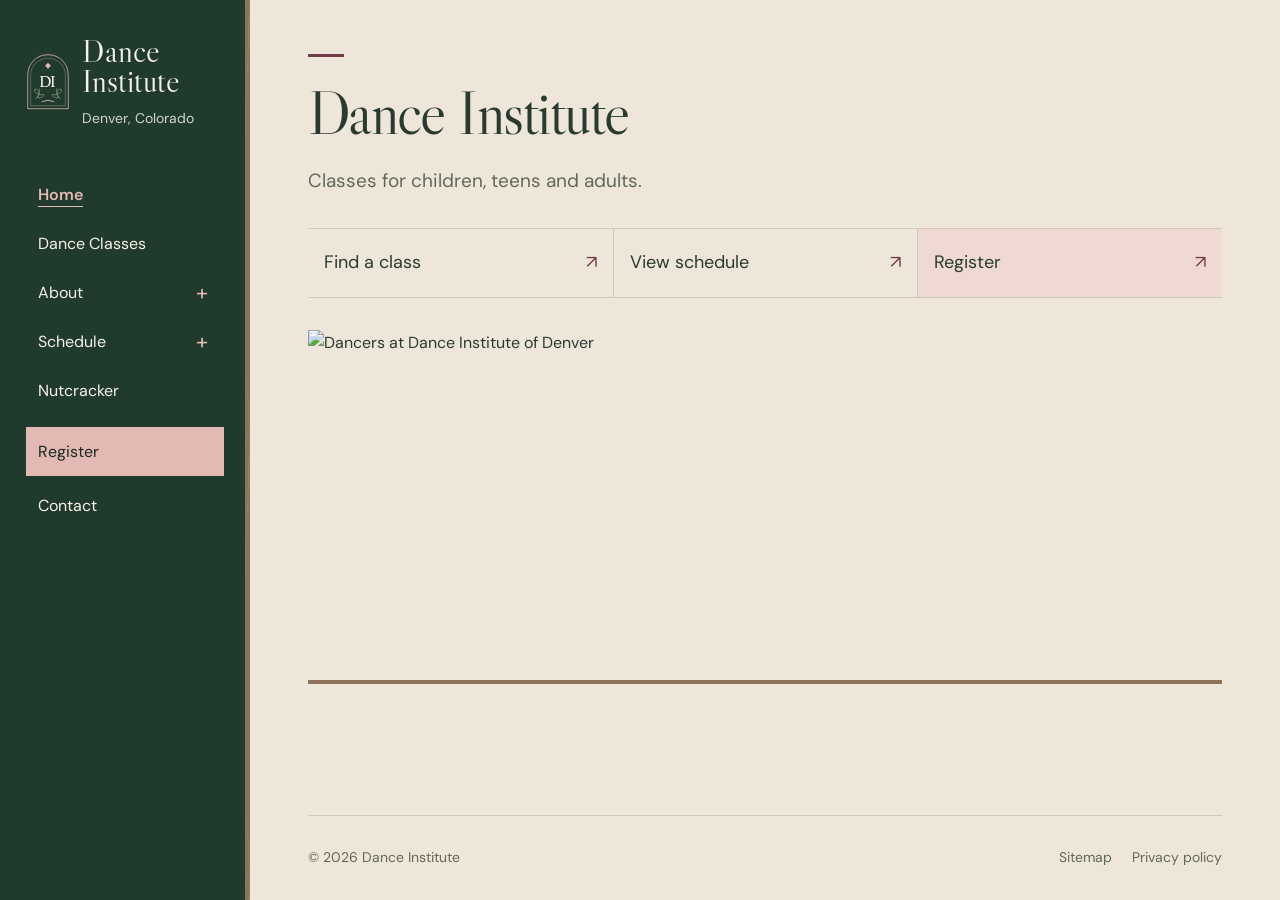
==== commit 72705b05: "Simplify every page, remove repeated copy, and focus navigation on essential actions" ====
--- a/index.html
+++ b/index.html
@@ -1,7 +1,8 @@
 <!doctype html>
-<html lang="en"><head><meta charset="utf-8"><meta name="viewport" content="width=device-width, initial-scale=1"><meta name="theme-color" content="#203b2e"><meta name="description" content="Dance classes for children, teens and adults."><title>Dance Institute of Denver</title><link rel="icon" href="./favicon.svg" type="image/svg+xml"><link rel="preconnect" href="https://fonts.googleapis.com"><link rel="preconnect" href="https://fonts.gstatic.com" crossorigin><link href="https://fonts.googleapis.com/css2?family=DM+Sans:wght@400;500;600;700&family=Libre+Caslon+Display&display=swap" rel="stylesheet"><link rel="stylesheet" href="./styles.css"><script src="./script.js" defer></script></head><body>
-<a class="skip-link" href="#main">Skip to content</a><aside class="studio-nav"><div class="brand-row"><a class="wordmark" href="./" aria-label="Dance Institute of Denver home"><span class="brand-emblem" aria-hidden="true"><img src="./studio-seal.svg" alt="" width="58" height="76"></span><span>Dance<br>Institute<small>DENVER, COLORADO</small></span></a><button class="menu-toggle" aria-controls="site-navigation" aria-expanded="true" hidden>Menu <span aria-hidden="true">−</span></button></div><div id="site-navigation" class="navigation-content"><p class="nav-label">THE STUDIO</p><nav aria-label="Main navigation"><a href="./" aria-current="page">Home<span aria-hidden="true">↗</span></a><a href="./adult-kids-dance-classes/">Dance Classes<span aria-hidden="true">↗</span></a><div class="nav-group"><div class="nav-group-top"><a href="./about/">About</a><button class="subnav-toggle" aria-label="Toggle about pages" aria-controls="subnav-about" aria-expanded="true" hidden><span aria-hidden="true">−</span></button></div><div class="subnav" id="subnav-about" data-default-open="false"><a href="./about/studio-policies/">Studio Policies</a><a href="./about/teachers/">Teachers</a><a href="./about/partners/">Partners</a></div></div><div class="nav-group"><div class="nav-group-top"><span>Schedule</span><button class="subnav-toggle" aria-label="Toggle schedule pages" aria-controls="subnav-schedule" aria-expanded="true" hidden><span aria-hidden="true">−</span></button></div><div class="subnav" id="subnav-schedule" data-default-open="false"><a href="./class-schedule/">Dance Schedule</a><a href="./summer-schedule/">Summer Schedule</a></div></div><a href="./nutcracker/">Nutcracker<span aria-hidden="true">↗</span></a><a href="./registration/">Register<span aria-hidden="true">↗</span></a><a href="./contact/">Contact<span aria-hidden="true">↗</span></a></nav><div class="sidebar-bottom"><a class="register-link" href="./registration/">Register for a class <span aria-hidden="true">↗</span></a><a class="sidebar-phone" href="tel:+13035250011">(303) 525-0011</a><address>10515 E 40th Ave, #114<br>Denver, CO 80239</address></div></div></aside>
-<div class="page-shell"><header class="utility-bar"><span>Home</span><div><a href="./class-schedule/">Class schedule</a><span aria-hidden="true">/</span><a href="tel:+13035250011">(303) 525-0011</a></div></header><main id="main" tabindex="-1"><div class="page-heading"><div><p class="eyebrow">DANCE INSTITUTE OF DENVER</p><h1>Dance Institute of Denver</h1><p class="page-description">Dance classes for children, teens and adults.</p></div><img class="heading-mark" src="./studio-sprig.svg" alt="" aria-hidden="true" width="132" height="132"></div>
-<div class="home-studio"><figure class="studio-window"><img src="https://www.danceinstitutedenver.com/wp-content/uploads/2026/07/dance-class-main-1200x459-c-default.webp" width="1200" height="459" alt="Dance photography from Dance Institute of Denver" fetchpriority="high"><figcaption>Dance Institute <span>Denver, Colorado</span></figcaption></figure><section class="studio-desk" aria-labelledby="start-title"><p class="eyebrow">THE STUDIO DESK</p><h2 id="start-title">How can we<br>help you?</h2><div class="desk-links"><a href="./adult-kids-dance-classes/"><span><strong>Find a class</strong><small>Ages, styles & class lengths</small></span><span aria-hidden="true">↗</span></a><a href="./class-schedule/"><span><strong>View the schedule</strong><small>Times & current availability</small></span><span aria-hidden="true">↗</span></a><a href="./registration/"><span><strong>Register or try a class</strong><small>Tuition, memberships & first visits</small></span><span aria-hidden="true">↗</span></a></div></section></div>
-<div class="home-lower"><section class="prose"><p class="eyebrow">ABOUT THE STUDIO</p><h2>Dance training.<br>A welcoming room.</h2><p>We teach technique in a friendly, encouraging atmosphere, with classes for young children through adults.</p><p>Parents can watch class. Combination programs let children try several styles together. Our school year runs September through June, ending with the annual recital.</p><a class="inline-link" href="./about/">Get to know the studio ↗</a></section><section class="notice-board" aria-labelledby="notice-title"><p class="eyebrow">GOOD TO KNOW</p><h2 id="notice-title">Before you visit</h2><div class="notice"><span class="note-dot" aria-hidden="true"></span><div><h3>First time here?</h3><p>One free trial class is available through Sawyer.</p><a href="./registration/">See how to start →</a></div></div><div class="notice"><span class="note-dot" aria-hidden="true"></span><div><h3>Preparing for class</h3><p>Check the clothing, shoes and hair guidelines.</p><a href="./about/studio-policies/">Read studio policies →</a></div></div><div class="notice"><span class="note-dot" aria-hidden="true"></span><div><h3>Find us</h3><p>10515 E 40th Ave, #114<br>Denver, CO 80239</p><a href="./contact/">Directions & contact →</a></div></div></section></div></main><footer class="footer"><span>© <span data-year>2026</span> Dance Institute of Denver</span><div><a href="./sitemap/">Sitemap</a><a href="./privacy-policy/">Privacy policy</a><a href="./contact/">Contact</a></div></footer></div>
+<html lang="en"><head><meta charset="utf-8"><meta name="viewport" content="width=device-width, initial-scale=1"><meta name="theme-color" content="#203b2e"><meta name="description" content="Classes for children, teens and adults."><title>Dance Institute of Denver</title><link rel="icon" href="./favicon.svg" type="image/svg+xml"><link rel="preconnect" href="https://fonts.googleapis.com"><link rel="preconnect" href="https://fonts.gstatic.com" crossorigin><link href="https://fonts.googleapis.com/css2?family=DM+Sans:wght@400;500;600;700&family=Libre+Caslon+Display&display=swap" rel="stylesheet"><link rel="stylesheet" href="./styles.css?v=002a61ca7c"><script src="./script.js?v=a6dc0d924f" defer></script></head><body>
+<a class="skip-link" href="#main">Skip to content</a><aside class="studio-nav"><div class="brand-row"><a class="wordmark" href="./" aria-label="Dance Institute of Denver home"><span class="brand-emblem" aria-hidden="true"><img src="./studio-seal.svg" alt="" width="58" height="76"></span><span>Dance<br>Institute<small>Denver, Colorado</small></span></a><button class="menu-toggle" aria-controls="site-navigation" aria-expanded="true" hidden>Menu <span aria-hidden="true">−</span></button></div><div id="site-navigation" class="navigation-content"><nav aria-label="Main navigation"><a href="./" aria-current="page">Home<span aria-hidden="true">↗</span></a><a href="./adult-kids-dance-classes/">Dance Classes<span aria-hidden="true">↗</span></a><div class="nav-group"><div class="nav-group-top"><a href="./about/">About</a><button class="subnav-toggle" aria-label="Toggle about pages" aria-controls="subnav-about" aria-expanded="true" hidden><span aria-hidden="true">−</span></button></div><div class="subnav" id="subnav-about" data-default-open="false"><a href="./about/studio-policies/">Studio Policies</a><a href="./about/teachers/">Teachers</a><a href="./about/partners/">Partners</a></div></div><div class="nav-group"><div class="nav-group-top"><a href="./class-schedule/">Schedule</a><button class="subnav-toggle" aria-label="Toggle schedule pages" aria-controls="subnav-schedule" aria-expanded="true" hidden><span aria-hidden="true">−</span></button></div><div class="subnav" id="subnav-schedule" data-default-open="false"><a href="./class-schedule/">Dance Schedule</a><a href="./summer-schedule/">Summer Schedule</a></div></div><a href="./nutcracker/">Nutcracker<span aria-hidden="true">↗</span></a><a href="./registration/">Register<span aria-hidden="true">↗</span></a><a href="./contact/">Contact<span aria-hidden="true">↗</span></a></nav></div></aside>
+<div class="page-shell"><main id="main" tabindex="-1"><header class="page-heading"><h1>Dance Institute</h1></header>
+<p class="home-intro">Classes for children, teens and adults.</p>
+<nav class="home-actions" aria-label="Get started"><a href="./adult-kids-dance-classes/">Find a class <span aria-hidden="true">↗</span></a><a href="./class-schedule/">View schedule <span aria-hidden="true">↗</span></a><a href="./registration/">Register <span aria-hidden="true">↗</span></a></nav>
+<figure class="home-photo"><img src="https://www.danceinstitutedenver.com/wp-content/uploads/2026/07/dance-class-main-1200x459-c-default.webp" width="1200" height="459" alt="Dancers at Dance Institute of Denver" fetchpriority="high"></figure></main><footer class="footer"><span>© <span data-year>2026</span> Dance Institute</span><div><a href="./sitemap/">Sitemap</a><a href="./privacy-policy/">Privacy policy</a></div></footer></div>
 </body></html>
--- a/styles.css
+++ b/styles.css
@@ -1,444 +1,190 @@
-:root{--forest:#203b2e;--deep:#162a20;--beige:#eee7d9;--paper:#f7f2e8;--pink:#e4b9b4;--rose:#f0d9d3;--maroon:#713c48;--wood:#8b7258;--ink:#293b30;--muted:#646a5d;--line:#ccc8b7;--sans:'DM Sans',Arial,sans-serif;--serif:'Libre Caslon Display',Georgia,serif}
-*{box-sizing:border-box}
-html{scroll-behavior:smooth;scroll-padding-top:24px}
-body{margin:0;background:var(--beige);color:var(--ink);font:16px/1.7 var(--sans)}
-button,input,select,textarea{font:inherit;color:inherit}
-button,a,summary,select{-webkit-tap-highlight-color:transparent}
-a{color:inherit;text-decoration:none}
-button,summary{cursor:pointer}
-img{max-width:100%;display:block}
-h1,h2,h3,p,figure{margin:0}
-h1,h2{font-family:var(--serif);font-weight:400;line-height:1.05}
-h1{font-size:clamp(42px,4.7vw,68px);letter-spacing:-.025em}
-h2{font-size:35px;letter-spacing:-.02em}
-h3{font-size:16px;font-weight:600;line-height:1.4}
-p+p{margin-top:13px}
-::selection{background:var(--pink);color:var(--deep)}
-[hidden]{display:none!important}
-a:focus-visible,button:focus-visible,input:focus-visible,select:focus-visible,summary:focus-visible{outline:3px solid var(--maroon);outline-offset:4px}
-.skip-link{position:fixed;top:-80px;left:260px;background:var(--pink);color:var(--deep);padding:12px 20px;z-index:100}
-.skip-link:focus{top:10px}
-.studio-nav{position:fixed;inset:0 auto 0 0;width:272px;background:var(--forest);color:var(--paper);overflow-y:auto;padding:36px 26px 26px 32px;border-right:7px solid var(--wood);z-index:20}
-.studio-nav:before{content:'';position:fixed;inset:0 auto 0 0;width:7px;background:repeating-linear-gradient(90deg,#79624b 0 1px,#977b5a 2px 4px,#665440 5px 7px);pointer-events:none}
-.wordmark{display:flex;align-items:center;gap:13px;font-family:var(--serif);font-size:32px;line-height:.91}
-.wordmark small{display:block;font:12px/1.5 var(--sans);letter-spacing:.17em;margin-top:12px;white-space:nowrap}
-.brand-emblem{width:58px;height:76px;display:block;flex-shrink:0}
-.brand-emblem img{width:100%;height:100%}
-.nav-label{margin:40px 0 11px;font-size:14px;letter-spacing:.19em;color:#b9c3b1}
-.studio-nav nav>a,.nav-group-top{display:flex;align-items:center;justify-content:space-between;min-height:46px;padding:7px 0;border-bottom:1px solid #ffffff17;font-size:16px}
-.studio-nav nav>a>span{font-size:16px;opacity:0}
-.studio-nav nav>a:hover>span{opacity:1}
-.studio-nav a:hover{color:var(--pink)}
-.studio-nav [aria-current=page]{color:var(--pink);font-weight:600}
-.studio-nav nav>a[aria-current=page]:before{content:'';width:5px;height:5px;background:var(--pink);border-radius:50%;margin-right:9px}
-.studio-nav nav>a[aria-current=page]>span{margin-left:auto}
-.nav-group-top>a,.nav-group-top>span{flex:1}
-.subnav-toggle{border:0;background:none;color:var(--pink);width:44px;height:44px;font-size:22px;line-height:1}
-.subnav{padding:8px 0 9px 13px;border-left:1px solid #ffffff24;margin:9px 0 6px 3px}
-.subnav>a{display:block;font-size:14px;color:#d1d4c5;padding:6px 0}
-.sidebar-bottom{margin-top:32px;border-top:1px solid #b9c3b140;padding-top:23px}
-.register-link{background:var(--pink);color:var(--deep)!important;display:flex;justify-content:space-between;align-items:center;padding:12px 11px;font-size:14px;font-weight:600;line-height:1.3}
-.register-link:hover{background:var(--rose)}
-.sidebar-phone{display:block;font-size:16px;margin:21px 0 7px}
-.sidebar-bottom address{font-size:14px;line-height:1.8;font-style:normal;color:#c2c9b9}
-.studio-nav :focus-visible{outline-color:var(--pink)}
-.menu-toggle{display:none}
-.page-shell{margin-left:272px;max-width:1750px;padding:0 46px;background:var(--beige)}
-.utility-bar{min-height:67px;border-bottom:1px solid var(--line);display:flex;align-items:center;justify-content:space-between;font-size:14px}
-.utility-bar>span{color:var(--maroon);font-weight:600}
-.utility-bar>div{display:flex;gap:16px;align-items:center;color:var(--muted)}
-.utility-bar a:hover{text-decoration:underline}
-main{padding:35px 0 50px;min-height:calc(100vh - 144px)}
-.page-heading{display:flex;align-items:center;justify-content:space-between;gap:25px;padding-bottom:30px}
-.eyebrow{font-size:14px;font-weight:600;letter-spacing:.15em;line-height:1.5;color:var(--maroon)}
-.page-heading .eyebrow{margin-bottom:12px}
-.page-description{font-size:16px;color:var(--muted);margin-top:15px}
-.heading-mark{width:132px;height:132px;object-fit:contain;flex-shrink:0;margin-left:12px}
-.button{display:inline-flex;align-items:center;justify-content:center;gap:22px;min-height:46px;padding:10px 19px;background:var(--forest);color:var(--paper);border:1px solid var(--forest);font-size:14px;font-weight:500;line-height:1.4}
-.button:hover{background:var(--deep)}
-.button-secondary{background:transparent;color:var(--forest);border-color:#939f8d}
-.button-secondary:hover{background:#dddcca}
-.page-actions{display:flex;gap:12px;flex-wrap:wrap;margin:0 0 25px}
-.inline-link,.prose a:not(.button),.note a{border-bottom:1px solid #76846c;padding-bottom:2px}
-.inline-link{font-size:16px;display:inline-block;margin-top:10px}
-.home-studio{display:grid;grid-template-columns:minmax(0,1.45fr) minmax(260px,1fr);border:1px solid var(--wood);background:var(--paper);padding:8px;gap:8px}
-.studio-window{min-width:0;display:flex;flex-direction:column;position:relative;background:#b1ad9d}
-.studio-window img{width:100%;height:310px;object-fit:cover;object-position:center;filter:saturate(.7)}
-.studio-window figcaption{display:flex;align-items:center;justify-content:space-between;padding:10px 13px;font-size:14px;color:var(--forest);background:var(--paper);border-top:1px solid var(--line)}
-.studio-window figcaption span{font-size:14px;color:var(--muted)}
-.studio-desk{background:var(--forest);color:var(--paper);padding:25px 24px}
-.studio-desk .eyebrow{color:var(--pink);font-size:14px}
-.studio-desk h2{font-size:34px;margin:12px 0 18px}
-.desk-links a{display:flex;justify-content:space-between;align-items:center;gap:10px;border-top:1px solid #ffffff26;padding:12px 0}
-.desk-links strong{font-size:16px;font-weight:500;display:block}
-.desk-links small{font-size:14px;color:#c7cfbd;display:block;margin-top:2px}
-.desk-links a>span:last-child{color:var(--pink)}
-.desk-links a:hover strong{color:var(--pink)}
-.studio-desk a:focus-visible{outline-color:var(--pink)}
-.home-lower{display:grid;grid-template-columns:1fr 1fr;gap:48px;margin-top:37px}
-.prose{font-size:16px;line-height:1.85;max-width:850px}
-.prose>.eyebrow{margin-bottom:13px}
-.prose h2{margin:5px 0 18px}
-.prose h3{margin-top:26px;margin-bottom:10px}
-.prose ul{padding-left:20px;margin:12px 0}
-.prose li+li{margin-top:9px}
-.notice-board{background:var(--rose);padding:23px 26px;border-top:2px solid var(--maroon)}
-.notice-board>.eyebrow{font-size:14px}
-.notice-board h2{font-size:28px;margin:9px 0 18px}
-.notice{display:flex;gap:12px;padding:14px 0;border-top:1px solid #b9949555}
-.note-dot{flex:0 0 5px;height:5px;background:var(--maroon);border-radius:50%;margin-top:7px}
-.notice h3{font-size:16px}
-.notice p{font-size:14px;margin-top:4px;line-height:1.65}
-.notice a{display:inline-block;font-size:14px;margin-top:5px;border-bottom:1px solid #986d72}
-.class-finder{background:var(--paper);border:1px solid var(--line);padding:23px}
-.finder-controls{display:grid;grid-template-columns:1.1fr 1fr 1fr auto;gap:16px;align-items:end;padding-bottom:20px;border-bottom:1px solid var(--line)}
-.finder-controls label{display:block;font-size:14px;font-weight:600;margin-bottom:7px}
-.finder-controls input,.finder-controls select{width:100%;min-width:0;border:1px solid #b3b8a6;background:transparent;border-radius:0;min-height:46px;padding:8px 10px;font-size:14px;outline-offset:2px}
-.finder-controls select{padding-right:25px}
-.finder-controls>div{min-width:0}
-.reset-button{background:none;border:0;text-decoration:underline;text-underline-offset:4px;min-height:46px;padding:8px 0;font-size:14px}
-.directory-meta{display:flex;align-items:center;justify-content:space-between;padding:17px 0;font-size:14px;color:var(--muted)}
-.directory-meta #results-count{font-weight:600;color:var(--forest)}
-.directory-head,.class-item>summary{display:grid;grid-template-columns:minmax(0,1fr) 125px 90px 16px;gap:14px;align-items:center}
-.directory-head{background:#e4e7d9;padding:9px 14px;font-size:14px;letter-spacing:.08em}
-.class-item{border-bottom:1px solid var(--line)}
-.class-item>summary{padding:14px;list-style:none;transition:background .15s}
-.class-item>summary::-webkit-details-marker{display:none}
-.class-item>summary:hover{background:#ede8de}
-.class-name{font-size:16px;font-weight:500;line-height:1.4}
-.class-name small{display:block;font-size:14px;font-weight:400;color:var(--muted);margin-top:3px}
-.class-age,.class-duration{font-size:14px;line-height:1.5}
-.expand-icon{font-size:19px;color:var(--maroon)}
-.class-item[open]{background:#ede8de}
-.class-item[open] .expand-icon{transform:rotate(45deg)}
-.class-detail{padding:0 14px 18px;font-size:16px;line-height:1.8;max-width:650px}
-.class-detail>div{display:flex;gap:27px;flex-wrap:wrap;margin-top:12px}
-.class-detail a{font-size:14px;border-bottom:1px solid #8b9781;color:var(--forest)}
-.note{background:#e5e7d9;border-left:2px solid var(--forest);padding:15px 18px;font-size:14px;line-height:1.8;margin-top:22px}
-.empty-state{padding:45px 20px;text-align:center}
-.empty-state h2{font-size:28px}
-.empty-state p{font-size:16px;margin:10px 0 20px}
-.help-strip{border-top:1px solid var(--line);border-bottom:1px solid var(--line);display:flex;align-items:center;justify-content:space-between;gap:20px;margin-top:26px;padding:18px 0;font-size:16px}
-.help-strip strong{font-size:16px;display:block;font-weight:500}
-.help-strip span{font-size:14px;color:var(--muted);display:block;margin-top:3px}
-.help-strip>a{white-space:nowrap;color:var(--maroon);font-size:16px}
-.split-content{display:grid;grid-template-columns:1.3fr 1fr;gap:35px;align-items:start}
-.page-image{width:100%;max-height:380px;object-fit:cover;filter:saturate(.75);border:7px solid var(--paper);outline:1px solid var(--line)}
-.portrait{width:100%;max-width:320px;max-height:430px;object-fit:cover;filter:saturate(.7);border:7px solid var(--paper);outline:1px solid var(--line)}
-.info-table,.fee-table{width:100%;border-collapse:collapse;font-size:16px;margin:20px 0;background:var(--paper)}
-.info-table th,.fee-table th{background:#dfe4d5;font-weight:500;text-align:left}
-.info-table th,.info-table td,.fee-table th,.fee-table td{padding:12px 15px;border-bottom:1px solid var(--line)}
-.detail-list{padding:0;margin:18px 0;list-style:none}
-.detail-list>li{padding:17px 0;border-top:1px solid var(--line)}
-.detail-list>li>strong{display:block;margin-bottom:5px;font-size:16px}
-.link-list{display:grid;gap:0;max-width:850px;border-top:1px solid var(--line)}
-.link-list>a{display:flex;align-items:center;justify-content:space-between;gap:30px;padding:20px 0;border-bottom:1px solid var(--line);font-size:16px}
-.link-list>a:hover{color:var(--maroon)}
-.prose .button{margin:8px 8px 8px 0}
-.prose>section+section{margin-top:30px}
-.content-panel{padding:26px;background:var(--paper);border:1px solid var(--line)}
-.content-panel h2{font-size:29px}
-.content-panel p{font-size:16px}
-.contact-grid{display:grid;grid-template-columns:1fr 1fr;gap:25px}
-.contact-grid>section{background:var(--paper);border:1px solid var(--line);padding:28px}
-.contact-grid h2{font-size:30px;margin-bottom:20px}
-.contact-grid address{font-style:normal;font-size:16px;line-height:1.9}
-.contact-grid .button{margin-top:19px}
-.footer{border-top:1px solid var(--line);display:flex;justify-content:space-between;align-items:center;gap:20px;padding:24px 0;font-size:14px;color:var(--muted)}
-.footer>div{display:flex;gap:18px}
-.footer a:hover{text-decoration:underline}
+:root {
+  --forest: #203b2e;
+  --deep: #162a20;
+  --beige: #eee7d9;
+  --paper: #f7f2e8;
+  --pink: #e4b9b4;
+  --rose: #f0d9d3;
+  --maroon: #713c48;
+  --wood: #8b7258;
+  --ink: #293b30;
+  --muted: #62685a;
+  --line: #cec9bb;
+  --sans: 'DM Sans', Arial, sans-serif;
+  --serif: 'Libre Caslon Display', Georgia, serif;
+}
+* { box-sizing: border-box; }
+html { scroll-padding-top: 24px; }
+body { margin: 0; background: var(--beige); color: var(--ink); font: 16px/1.65 var(--sans); }
+button, input, select { font: inherit; color: inherit; }
+a { color: inherit; text-decoration: none; }
+button, summary { cursor: pointer; }
+img { max-width: 100%; height: auto; display: block; }
+h1, h2, h3, p, figure { margin: 0; }
+h1, h2 { font-family: var(--serif); font-weight: 400; line-height: 1.1; }
+h1 { font-size: clamp(42px, 4.8vw, 64px); letter-spacing: -.025em; }
+h2 { font-size: 32px; }
+p + p { margin-top: 16px; }
+[hidden] { display: none !important; }
+::selection { background: var(--pink); color: var(--deep); }
+a:focus-visible, button:focus-visible, input:focus-visible, select:focus-visible, summary:focus-visible {
+  outline: 3px solid var(--maroon); outline-offset: 4px;
+}
+.skip-link { position: fixed; left: 275px; top: -100px; z-index: 100; padding: 12px 20px; background: var(--pink); }
+.skip-link:focus { top: 12px; }
 
-@media(min-width:1600px){.page-shell{padding-right:70px;padding-left:70px}
-.studio-window img{height:355px}
-.studio-desk{padding:32px}
-.home-lower{gap:70px}
-.prose{font-size:16px}
-.studio-desk h2{font-size:42px}
+/* A quiet, consistent directory on every page. */
+.studio-nav { position: fixed; inset: 0 auto 0 0; width: 250px; padding: 36px 26px; background: var(--forest); color: var(--paper); overflow-y: auto; z-index: 20; }
+.studio-nav::after { content: ''; position: absolute; inset: 0 0 0 auto; width: 5px; background: var(--wood) url('woodgrain.svg') center / 180px 440px; pointer-events: none; }
+.wordmark { display: flex; align-items: center; gap: 12px; font: 32px/.95 var(--serif); }
+.wordmark small { display: block; font: 14px/1.4 var(--sans); margin-top: 12px; color: #d1d6c9; }
+.brand-emblem { width: 44px; flex-shrink: 0; }
+.navigation-content { margin-top: 42px; }
+.studio-nav nav > a, .nav-group-top { min-height: 49px; display: flex; align-items: center; justify-content: space-between; gap: 8px; }
+.studio-nav nav > a { padding: 10px 12px; }
+.nav-group-top > a { flex: 1; padding: 10px 12px; }
+.studio-nav nav > a > span { display: none; }
+.studio-nav a:hover, .studio-nav [aria-current=page] { color: var(--pink); }
+.studio-nav [aria-current=page] { font-weight: 600; text-decoration: underline; text-underline-offset: 6px; }
+.studio-nav nav > a[href$='registration/'] { margin-top: 12px; margin-bottom: 5px; background: var(--pink); color: var(--deep); }
+.studio-nav nav > a[href$='registration/']:hover { background: var(--rose); }
+.subnav-toggle { flex-shrink: 0; width: 44px; height: 44px; padding: 0; border: 0; background: none; color: var(--pink); font-size: 22px; }
+.subnav { border-left: 1px solid #ffffff35; margin: 0 0 10px 13px; padding-left: 13px; }
+.subnav > a { display: block; padding: 10px 0; font-size: 16px; color: #d1d6c9; }
+.studio-nav :focus-visible { outline-color: var(--pink); }
+.menu-toggle { display: none; }
+.page-shell { margin-left: 250px; padding: 0 clamp(24px, 4.5vw, 72px); max-width: 1400px; }
+main { padding: 54px 0 56px; min-height: calc(100vh - 85px); }
+.page-heading { margin-bottom: 32px; }
+.page-heading::before { content: ''; display: block; width: 36px; height: 3px; margin-bottom: 22px; background: var(--maroon); }
+.prose { max-width: 720px; }
+.prose h2 { margin: 28px 0 16px; }
+.prose > h2:first-child { margin-top: 0; }
+.prose a:not(.button), .note a, .class-detail a, .directory-meta a { text-decoration: underline; text-underline-offset: 4px; text-decoration-thickness: 1px; }
+.prose a:hover, .note a:hover, .class-detail a:hover, .directory-meta a:hover { color: var(--maroon); }
+.button { display: inline-flex; align-items: center; justify-content: center; gap: 18px; min-height: 48px; padding: 11px 20px; border: 1px solid var(--forest); background: var(--forest); color: var(--paper); font-size: 16px; font-weight: 500; line-height: 1.5; }
+.button:hover { background: var(--deep); color: var(--paper); }
+.button-secondary { background: transparent; color: var(--forest); border-color: #969c89; }
+.button-secondary:hover { background: var(--paper); color: var(--forest); }
+.prose .button { margin: 0 8px 8px 0; }
+
+/* Home: three choices and a single studio photograph. */
+.home-intro { font-size: 19px; margin-top: -14px; color: var(--muted); }
+.home-actions { display: grid; grid-template-columns: repeat(3, minmax(0, 1fr)); margin: 32px 0; border-block: 1px solid var(--line); }
+.home-actions a { display: flex; justify-content: space-between; align-items: center; gap: 10px; padding: 19px 16px; font-size: 18px; }
+.home-actions a + a { border-left: 1px solid var(--line); }
+.home-actions a:last-child { background: var(--rose); }
+.home-actions a:hover { background: var(--paper); color: var(--maroon); }
+.home-actions span { color: var(--maroon); }
+.home-photo { border-bottom: 4px solid var(--wood); }
+.home-photo img { width: 100%; aspect-ratio: 1200 / 459; object-fit: cover; }
+
+/* Class descriptions stay out of the way until a row is opened. */
+.finder-controls { display: grid; grid-template-columns: 1fr 1fr 1.2fr auto; align-items: end; gap: 16px; }
+.finder-controls > div { min-width: 0; }
+.finder-controls label { display: block; margin-bottom: 8px; font-size: 16px; }
+.finder-controls input, .finder-controls select { width: 100%; min-width: 0; min-height: 48px; border: 1px solid #a3aa97; border-radius: 0; background: var(--paper); padding: 10px 12px; font-size: 16px; }
+.finder-controls select { padding-right: 24px; }
+.reset-button { min-height: 48px; background: none; border: 0; padding: 8px 0; text-decoration: underline; text-underline-offset: 4px; }
+.directory-meta { display: flex; align-items: center; justify-content: space-between; flex-wrap: wrap; gap: 12px; padding: 24px 0 16px; font-size: 14px; color: var(--muted); }
+.directory-meta a { padding: 5px 0; font-size: 16px; color: var(--forest); }
+.directory-head, .class-item > summary { display: grid; grid-template-columns: minmax(0, 1fr) 155px 18px; align-items: center; gap: 20px; }
+.directory-head { padding: 10px 14px; font-size: 14px; color: var(--muted); border-block: 1px solid var(--line); }
+.class-item { border-bottom: 1px solid var(--line); }
+.class-item > summary { min-height: 64px; padding: 16px 14px; list-style: none; }
+.class-item > summary::-webkit-details-marker { display: none; }
+.class-item > summary:hover { background: var(--paper); }
+.class-name { font-weight: 500; }
+.class-age { line-height: 1.4; }
+.expand-icon { font-size: 22px; color: var(--maroon); line-height: 1; }
+.class-item[open] { background: var(--paper); }
+.class-item[open] .expand-icon { transform: rotate(45deg); }
+.class-detail { padding: 0 14px 20px; max-width: 650px; }
+.class-detail .class-duration { color: var(--muted); margin-top: 8px; }
+.class-detail a { display: inline-block; margin-top: 12px; min-height: 40px; padding-top: 7px; }
+.note { font-size: 16px; color: var(--muted); margin: 20px 0; max-width: 720px; }
+.empty-state { padding: 40px 0; }
+.empty-state .button { margin-top: 20px; }
+
+/* Useful details, without a wall of text. */
+.content-details { max-width: 800px; border-bottom: 1px solid var(--line); }
+.content-details:first-of-type { border-top: 1px solid var(--line); margin-top: 28px; }
+.content-details > summary { min-height: 60px; display: flex; align-items: center; justify-content: space-between; gap: 16px; padding: 16px 0; font-weight: 500; list-style: none; }
+.content-details > summary::-webkit-details-marker { display: none; }
+.content-details > summary::after { content: '+'; color: var(--maroon); font-size: 22px; flex-shrink: 0; }
+.content-details[open] > summary::after { content: '−'; }
+.content-details > summary:hover { color: var(--maroon); }
+.content-details > div { padding: 0 0 22px; }
+.detail-list { margin: 12px 0; }
+.detail-list > div { display: grid; grid-template-columns: 160px minmax(0, 1fr); gap: 20px; padding: 14px 0; border-bottom: 1px solid var(--line); }
+.detail-list dt { font-weight: 500; }
+.detail-list dd { margin: 0; }
+.link-list { max-width: 800px; margin-top: 28px; border-top: 1px solid var(--line); }
+.link-list > a { display: flex; justify-content: space-between; align-items: center; gap: 20px; padding: 17px 0; border-bottom: 1px solid var(--line); }
+.link-list > a:hover { color: var(--maroon); }
+.link-list + .content-details { border-top: 0; margin-top: 0; }
+.split-content { display: grid; grid-template-columns: 1fr 1fr; gap: 40px; align-items: start; }
+.split-content:has(> .portrait) { grid-template-columns: 210px minmax(0, 1fr); }
+.portrait img { width: 100%; }
+.fee-table { width: 100%; max-width: 720px; border-collapse: collapse; margin: 30px 0 16px; }
+.fee-table caption { text-align: left; font-family: var(--serif); font-size: 30px; padding-bottom: 16px; }
+.fee-table th, .fee-table td { text-align: left; padding: 12px 16px; border-bottom: 1px solid var(--line); font-weight: 400; }
+.fee-table thead { background: var(--paper); }
+.fee-table thead th { font-weight: 500; }
+.footer { min-height: 85px; display: flex; align-items: center; justify-content: space-between; flex-wrap: wrap; gap: 12px 24px; border-top: 1px solid var(--line); color: var(--muted); font-size: 14px; padding: 16px 0; }
+.footer > div { display: flex; gap: 20px; }
+.footer a { display: inline-block; padding: 8px 0; }
+.footer a:hover { text-decoration: underline; }
+
+@media (max-width: 1100px) {
+  .studio-nav { width: 230px; padding-inline: 22px; }
+  .page-shell { margin-left: 230px; padding-inline: 32px; }
+  .brand-emblem { width: 35px; }
+  .wordmark { font-size: 30px; gap: 10px; }
+  .finder-controls { grid-template-columns: 1fr 1fr; }
+  .search-control { grid-column: 1; }
+  .reset-button { justify-self: start; }
+  .home-actions { grid-template-columns: 1fr; }
+  .home-actions a + a { border-left: 0; border-top: 1px solid var(--line); }
+  .split-content { gap: 24px; }
+  .split-content:has(> .portrait) { grid-template-columns: 160px minmax(0, 1fr); }
 }
-
-@media(max-width:1200px){.studio-nav{width:250px;padding-left:26px;padding-right:21px}
-.wordmark{font-size:29px;gap:10px}
-.brand-emblem{font-size:24px}
-.page-shell{margin-left:250px;padding:0 30px}
-.home-studio{grid-template-columns:1fr 280px}
-.studio-window img{height:318px}
-.home-lower{gap:28px}
-.studio-desk{padding:23px 20px}
-.finder-controls{gap:11px}
-.directory-head,.class-item>summary{grid-template-columns:minmax(0,1fr) 125px 90px 18px;gap:9px}
-.class-finder{padding:18px}
+@media (max-width: 820px) {
+  .studio-nav { position: relative; width: auto; padding: 20px 6%; overflow: visible; }
+  .studio-nav::after { inset: auto 0 0; width: auto; height: 4px; }
+  .brand-row { display: flex; align-items: center; justify-content: space-between; gap: 18px; }
+  .wordmark { font-size: 28px; }
+  .wordmark small { margin-top: 8px; }
+  .brand-emblem { width: 40px; }
+  .menu-toggle:not([hidden]) { display: inline-flex; align-items: center; justify-content: center; gap: 15px; flex-shrink: 0; min-height: 46px; padding: 9px 12px; border: 1px solid #cbd2c17a; background: none; color: var(--paper); font-size: 16px; }
+  .menu-toggle span { font-size: 20px; }
+  .navigation-content { margin-top: 25px; }
+  .page-shell { margin-left: 0; padding-inline: 6%; }
+  main { padding: 32px 0 40px; min-height: calc(100svh - 213px); }
+  .page-heading { margin-bottom: 26px; }
+  .page-heading::before { margin-bottom: 18px; }
+  h1 { font-size: 44px; }
+  .home-intro { font-size: 18px; margin-top: -10px; }
+  .home-actions { margin: 24px 0; }
+  .home-actions a { padding: 16px; }
+  .home-photo img { aspect-ratio: 16 / 9; }
+  .split-content, .split-content:has(> .portrait) { grid-template-columns: 1fr; }
+  .portrait { max-width: 240px; }
+  .skip-link { left: 6%; }
 }
-
-@media(max-width:980px){.studio-nav{width:235px;padding-left:22px;padding-right:19px}
-.page-shell{margin-left:235px;padding:0 25px}
-.wordmark{font-size:28px}
-.brand-emblem{display:none}
-.home-studio{grid-template-columns:1fr}
-.studio-window img{height:230px}
-.studio-desk{display:grid;grid-template-columns:1fr 1.6fr;column-gap:23px;align-items:start}
-.studio-desk>.eyebrow{grid-column:1}
-.studio-desk>h2{grid-column:1;grid-row:2;margin-bottom:0;font-size:30px}
-.desk-links{grid-column:2;grid-row:1/3}
-.desk-links a{padding:9px 0}
-.desk-links a:first-child{border-top:0;padding-top:0}
-.home-lower{grid-template-columns:1fr}
-.notice-board{padding:23px}
-.home-lower .prose{max-width:none}
-.finder-controls{grid-template-columns:1fr 1fr auto}
-.finder-controls>div:first-child{grid-column:1/-1}
-.directory-head,.class-item>summary{grid-template-columns:minmax(0,1fr) 120px 80px 18px}
-.split-content{grid-template-columns:1fr}
-.split-content>.portrait,.split-content>figure{max-width:380px}
-.contact-grid{grid-template-columns:1fr}
-.heading-mark{font-size:54px}
-.help-strip{align-items:start;flex-direction:column;gap:10px}
-.footer{align-items:start;flex-direction:column;gap:12px}
-.footer>div{gap:20px}
+@media (max-width: 480px) {
+  .brand-emblem { display: none; }
+  .directory-head, .class-item > summary { grid-template-columns: minmax(0, 1fr) 105px 14px; gap: 10px; padding-inline: 8px; }
+  .class-detail { padding-inline: 8px; }
+  .finder-controls { gap: 14px 10px; }
+  .search-control { grid-column: 1 / -1; }
+  .reset-button { grid-column: 1 / -1; justify-self: end; min-height: 44px; padding: 0 4px; }
+  .finder-controls input, .finder-controls select { padding-left: 8px; }
+  .directory-meta { padding-top: 14px; }
+  .detail-list > div { grid-template-columns: 1fr; gap: 4px; }
+  .fee-table th, .fee-table td { padding: 12px 8px; }
+  .footer { flex-direction: column; align-items: start; gap: 0; }
 }
-
-@media(max-width:820px){html{scroll-padding-top:15px}
-.studio-nav{position:relative;width:auto;padding:20px 6%;border-right:0;border-bottom:5px solid var(--wood);overflow:visible}
-.studio-nav:before{position:absolute;width:5px}
-.brand-row{display:flex;align-items:center;justify-content:space-between;gap:20px}
-.wordmark{font-size:26px;gap:12px}
-.wordmark small{font-size:14px;margin-top:8px}
-.brand-emblem{display:block;font-size:23px;padding:10px 6px 7px}
-.menu-toggle:not([hidden]){display:flex;align-items:center;gap:16px;background:none;border:1px solid #bdc7b166;padding:9px 12px;color:var(--paper);font-size:14px}
-.menu-toggle>span{font-size:18px;line-height:1}
-.navigation-content{padding:0 0 5px}
-.nav-label{margin-top:27px}
-.studio-nav nav{display:block}
-.studio-nav nav>a,.nav-group-top{font-size:16px;min-height:45px}
-.subnav>a{font-size:16px;padding:8px 0}
-.sidebar-bottom{display:grid;grid-template-columns:1fr 1fr;align-items:center;gap:12px;margin-top:20px;padding-top:18px}
-.register-link{font-size:16px;grid-row:1/3}
-.sidebar-phone{font-size:16px;margin:0}
-.sidebar-bottom address{font-size:14px}
-.page-shell{margin-left:0;padding:0 6%}
-.utility-bar{height:48px;font-size:14px}
-.utility-bar>div{gap:9px}
-.utility-bar>div>span{display:none}
-.utility-bar>div>a:first-child{display:none}
-main{padding:27px 0 35px;min-height:0}
-.page-heading{padding-bottom:24px;gap:15px}
-.page-heading .eyebrow{font-size:14px;margin-bottom:10px}
-h1{font-size:44px;line-height:1}
-.page-description{font-size:14px;margin-top:13px;line-height:1.7}
-.heading-mark{display:none}
-.home-studio{padding:6px;gap:6px}
-.studio-window img{height:200px}
-.studio-window figcaption{font-size:14px;padding:9px 10px}
-.studio-window figcaption span{font-size:14px}
-.studio-desk{display:block;padding:24px 21px}
-.studio-desk h2{font-size:35px;margin:10px 0 20px}
-.studio-desk h2 br{display:none}
-.desk-links a{padding:14px 0}
-.desk-links a:first-child{border-top:1px solid #ffffff26;padding-top:14px}
-.desk-links strong{font-size:16px}
-.desk-links small{font-size:14px}
-.home-lower{margin-top:28px;gap:27px}
-.home-lower h2{font-size:32px}
-.prose{font-size:16px}
-.notice-board{padding:23px}
-.notice h3{font-size:16px}
-.notice p{font-size:16px}
-.notice a{font-size:14px}
-.page-actions{gap:9px;margin-bottom:20px}
-.button{padding:10px 13px;font-size:14px;min-height:46px}
-.class-finder{padding:15px 12px}
-.finder-controls{grid-template-columns:1fr 1fr;gap:13px}
-.finder-controls>div:first-child{grid-column:1/-1}
-.finder-controls input,.finder-controls select{font-size:16px;min-height:46px;padding-left:8px}
-.reset-button{grid-column:1/-1;justify-self:end;min-height:30px;padding:0 4px}
-.directory-meta{font-size:14px;padding:13px 0;gap:10px}
-.directory-head{grid-template-columns:1fr 110px 12px;padding:8px;font-size:14px}
-.directory-head>span:nth-child(3){display:none}
-.class-item>summary{grid-template-columns:minmax(0,1fr) 105px 12px;gap:9px;padding:15px 8px}
-.class-name{font-size:16px;grid-column:1;grid-row:1/3}
-.class-name small{font-size:14px}
-.class-age{font-size:14px;grid-column:2;grid-row:1;align-self:end}
-.class-duration{font-size:14px;color:var(--muted);grid-column:2;grid-row:2;align-self:start;line-height:1}
-.expand-icon{grid-column:3;grid-row:1/3;font-size:18px}
-.class-detail{padding:0 8px 16px;font-size:14px}
-.class-detail>div{gap:20px;margin-top:10px}
-.note{font-size:14px;padding:13px}
-.help-strip{padding:17px 0;margin-top:20px}
-.help-strip strong{font-size:16px}
-.help-strip span{font-size:14px}
-.info-table,.fee-table{font-size:14px}
-.info-table th,.info-table td,.fee-table th,.fee-table td{padding:11px 9px}
-.split-content{gap:26px}
-.link-list>a{font-size:16px;padding:16px 0}
-.contact-grid>section{padding:23px}
-.contact-grid h2{font-size:29px}
-.contact-grid address{font-size:16px}
-.footer{font-size:14px;padding:20px 0}
-.skip-link{left:6%}
-.content-panel{padding:20px}
+@media (prefers-reduced-motion: reduce) {
+  *, *::before, *::after { scroll-behavior: auto !important; transition: none !important; animation: none !important; }
 }
-
-@media(prefers-reduced-motion:reduce){html{scroll-behavior:auto}
-*,*:before,*:after{transition:none!important;animation:none!important}
-}
-
-.detail-list>div{display:grid;grid-template-columns:175px minmax(0,1fr);gap:22px;padding:19px 0;border-top:1px solid var(--line);font-size:16px;line-height:1.85}
-.detail-list dt{font-weight:600;color:var(--forest)}
-.detail-list dd{margin:0;max-width:670px}
-.detail-list dd a{border-bottom:1px solid var(--muted)}
-.fee-table caption{text-align:left;font-size:14px;color:var(--muted);padding-bottom:10px}
-.fee-table tbody th{background:transparent}
-.split-content:has(>.portrait){grid-template-columns:250px minmax(0,1fr)}
-
-@media(max-width:980px){.split-content:has(>.portrait){grid-template-columns:1fr}
-.detail-list>div{grid-template-columns:145px minmax(0,1fr);gap:18px}
-}
-
-@media(max-width:820px){.detail-list>div{grid-template-columns:1fr;gap:5px;padding:17px 0}
-.detail-list dt{font-size:16px}
-.detail-list dd{font-size:14px}
-}
-
-
-/* Readable typography and the studio's illustrated details. */
-.eyebrow,.nav-label,.page-heading .eyebrow,.studio-desk .eyebrow,.notice-board>.eyebrow{font-size:12px;letter-spacing:.09em}
-
-.wordmark small{font-size:12px;letter-spacing:.04em;white-space:normal;max-width:150px;line-height:1.5}
-
-.subnav>a,.sidebar-bottom address,.studio-window figcaption,.studio-window figcaption span,.desk-links small,.notice a,.directory-meta,.class-name small,.class-duration,.footer,.fee-table caption{font-size:14px}
-
-.studio-nav nav>a,.nav-group-top,.sidebar-phone,.register-link,.page-description,.button,.inline-link,.desk-links strong,.prose,.notice p,.class-name,.class-age,.class-detail,.info-table,.fee-table,.detail-list>div,.detail-list dd,.link-list>a,.help-strip>a{font-size:16px}
-
-.finder-controls label,.reset-button,.directory-head,.note,.class-detail a,.help-strip span{font-size:14px}
-
-.finder-controls input,.finder-controls select{font-size:16px;min-height:48px}
-
-.notice h3,.help-strip strong{font-size:17px}
-
-.studio-nav{background-color:var(--forest);background-image:linear-gradient(#203b2e99,#203b2e99),url('woodgrain.svg');background-size:auto,180px 440px}
-
-.wordmark{gap:12px;line-height:.95}
-.brand-emblem{padding:0;border:0}
-
-.nav-group-top{min-height:48px}
-.nav-label{margin-top:30px}
-.subnav>a{padding:9px 0}
-.register-link{gap:10px}
-.register-link>span{flex-shrink:0}
-
-.page-heading{border-bottom:1px solid var(--line);margin-bottom:26px;padding-bottom:24px;position:relative}
-.page-heading>div{min-width:0}
-.page-heading:after{content:'';position:absolute;bottom:-2px;left:0;width:75px;height:3px;background:var(--maroon)}
-
-.home-studio{background:linear-gradient(100deg,#96795655,#c6b19433),url('woodgrain.svg');background-size:auto,180px 440px;border:1px solid #8b7258;padding:10px;gap:10px;box-shadow:0 5px 15px #3429130a}
-
-.studio-window{background:var(--paper);padding:10px;align-self:stretch}
-.studio-window img{flex:1;min-height:260px;height:100%;max-height:500px}
-.studio-window figcaption{padding:12px 2px 3px;gap:15px;flex-wrap:wrap;border-top:0}
-.studio-desk{border:1px solid #bcc5ad55}
-
-.notice-board{position:relative;isolation:isolate;border:1px solid #cba6a4;border-top:3px solid var(--maroon);background:linear-gradient(110deg,#f0d9d3,#edddd3)}
-
-.notice-board:after{content:'';position:absolute;right:13px;top:17px;width:52px;height:70px;background:url('studio-sprig.svg') center/contain no-repeat;opacity:.45;z-index:-1;pointer-events:none}
-
-.notice-board>.eyebrow,.notice-board>h2{padding-right:40px}
-
-.class-item[open]{box-shadow:inset 3px 0 0 var(--maroon)}
-.class-item>summary{min-height:75px}
-.class-detail{padding-bottom:22px}
-.class-detail a{padding:5px 0}
-.directory-meta{gap:15px;flex-wrap:wrap}
-
-.button,.register-link{transition:background .18s ease,box-shadow .18s ease}
-.button:hover,.register-link:hover{box-shadow:3px 3px 0 #b8938455}
-.desk-links a>span:last-child{transition:transform .18s ease}
-.desk-links a:hover>span:last-child{transform:translate(2px,-2px)}
-
-.prose{line-height:1.8}
-.footer,.footer>div{flex-wrap:wrap}
-.footer>div{gap:12px 20px}
-.footer a{padding:5px 0}
-.footer{line-height:1.7}
-.utility-bar{font-size:14px;gap:16px;flex-wrap:wrap;padding:13px 0}
-
-@media(max-width:1200px){.home-studio{grid-template-columns:1fr}
-.studio-desk{display:grid;grid-template-columns:minmax(160px,.8fr) minmax(0,1.5fr);column-gap:28px}
-.studio-desk>.eyebrow{grid-column:1}
-.studio-desk>h2{grid-column:1;grid-row:2}
-.desk-links{grid-column:2;grid-row:1/3}
-.studio-window img{height:280px;min-height:0;flex:none;max-height:none}
-.finder-controls{grid-template-columns:1fr 1fr auto}
-.finder-controls>div:first-child{grid-column:1/-1}
-}
-
-@media(min-width:821px) and (max-width:980px){.brand-emblem{display:none}
-.wordmark{font-size:32px}
-.directory-head,.class-item>summary{grid-template-columns:minmax(0,1fr) 120px 18px}
-.directory-head>span:nth-child(3){display:none}
-.class-name{grid-column:1;grid-row:1/3}
-.class-age{grid-column:2;grid-row:1;align-self:end}
-.class-duration{grid-column:2;grid-row:2;align-self:start}
-.expand-icon{grid-column:3;grid-row:1/3}
-.class-item>summary{row-gap:3px}
-}
-
-@media(max-width:820px){.wordmark{font-size:29px;min-width:0}
-.wordmark small{font-size:12px;max-width:160px}
-.brand-emblem{width:43px;height:60px;display:block}
-.menu-toggle:not([hidden]){font-size:15px;min-height:44px;flex-shrink:0;gap:12px}
-.studio-nav{padding-top:18px;padding-bottom:18px}
-.sidebar-bottom{grid-template-columns:1fr;gap:15px}
-.register-link{grid-row:auto;max-width:320px}
-.sidebar-phone{margin:0}
-.sidebar-bottom address{font-size:14px}
-.utility-bar{font-size:14px;min-height:54px;height:auto}
-.page-heading{gap:10px;margin-bottom:22px;padding-bottom:22px}
-.heading-mark{display:block;width:76px;height:92px;margin-left:0;align-self:flex-start}
-h1{font-size:44px}
-.page-heading .eyebrow{max-width:220px}
-.page-description{font-size:16px}
-.studio-desk{display:block;padding:25px 22px}
-.studio-desk h2{font-size:36px}
-.desk-links a{padding:17px 0}
-.studio-window{padding:6px}
-.studio-window img{height:230px}
-.studio-window figcaption{font-size:14px;padding-top:10px}
-.studio-window figcaption span{font-size:14px}
-.page-actions{gap:12px}
-.button{font-size:16px;min-height:48px}
-.class-name{font-size:16px}
-.class-age{font-size:16px}
-.class-duration{font-size:14px;line-height:1.5}
-.class-item>summary{row-gap:3px;padding-top:18px;padding-bottom:18px}
-.class-name small{font-size:14px}
-.directory-head{font-size:12px}
-.prose,.detail-list dd,.detail-list>div{font-size:16px}
-.detail-list dt{font-size:16px}
-.note{font-size:14px}
-.footer{font-size:14px}
-.help-strip span{font-size:14px}
-.class-finder{padding:16px 12px}
-}
-
-@media(max-width:480px){.brand-emblem{display:none}
-.brand-row{gap:12px}
-.wordmark{font-size:29px}
-.wordmark small{max-width:148px}
-.page-heading{display:block;padding-right:0}
-.heading-mark{position:absolute;right:0;top:0;width:44px;height:49px;opacity:.8;pointer-events:none}
-.page-heading .eyebrow{padding-right:42px;max-width:none;min-height:36px;max-width:280px}
-.finder-controls{grid-template-columns:1fr}
-.finder-controls>div,.finder-controls>div:first-child{grid-column:1}
-.reset-button{grid-column:1;min-height:44px}
-.directory-head,.class-item>summary{grid-template-columns:minmax(0,1fr) 105px 14px;gap:10px}
-.directory-head{font-size:12px}
-.page-actions{display:grid;grid-template-columns:1fr}
-.page-actions .button{width:100%}
-.studio-window img{height:195px}
-.notice-board{padding:22px 18px}
-.directory-meta{font-size:14px;align-items:start;flex-direction:column;gap:4px}
-.footer>div{gap:10px 18px}
-}
-
-@media(prefers-reduced-motion:reduce){*,*:before,*:after{transition:none!important;animation:none!important}
-}
-
